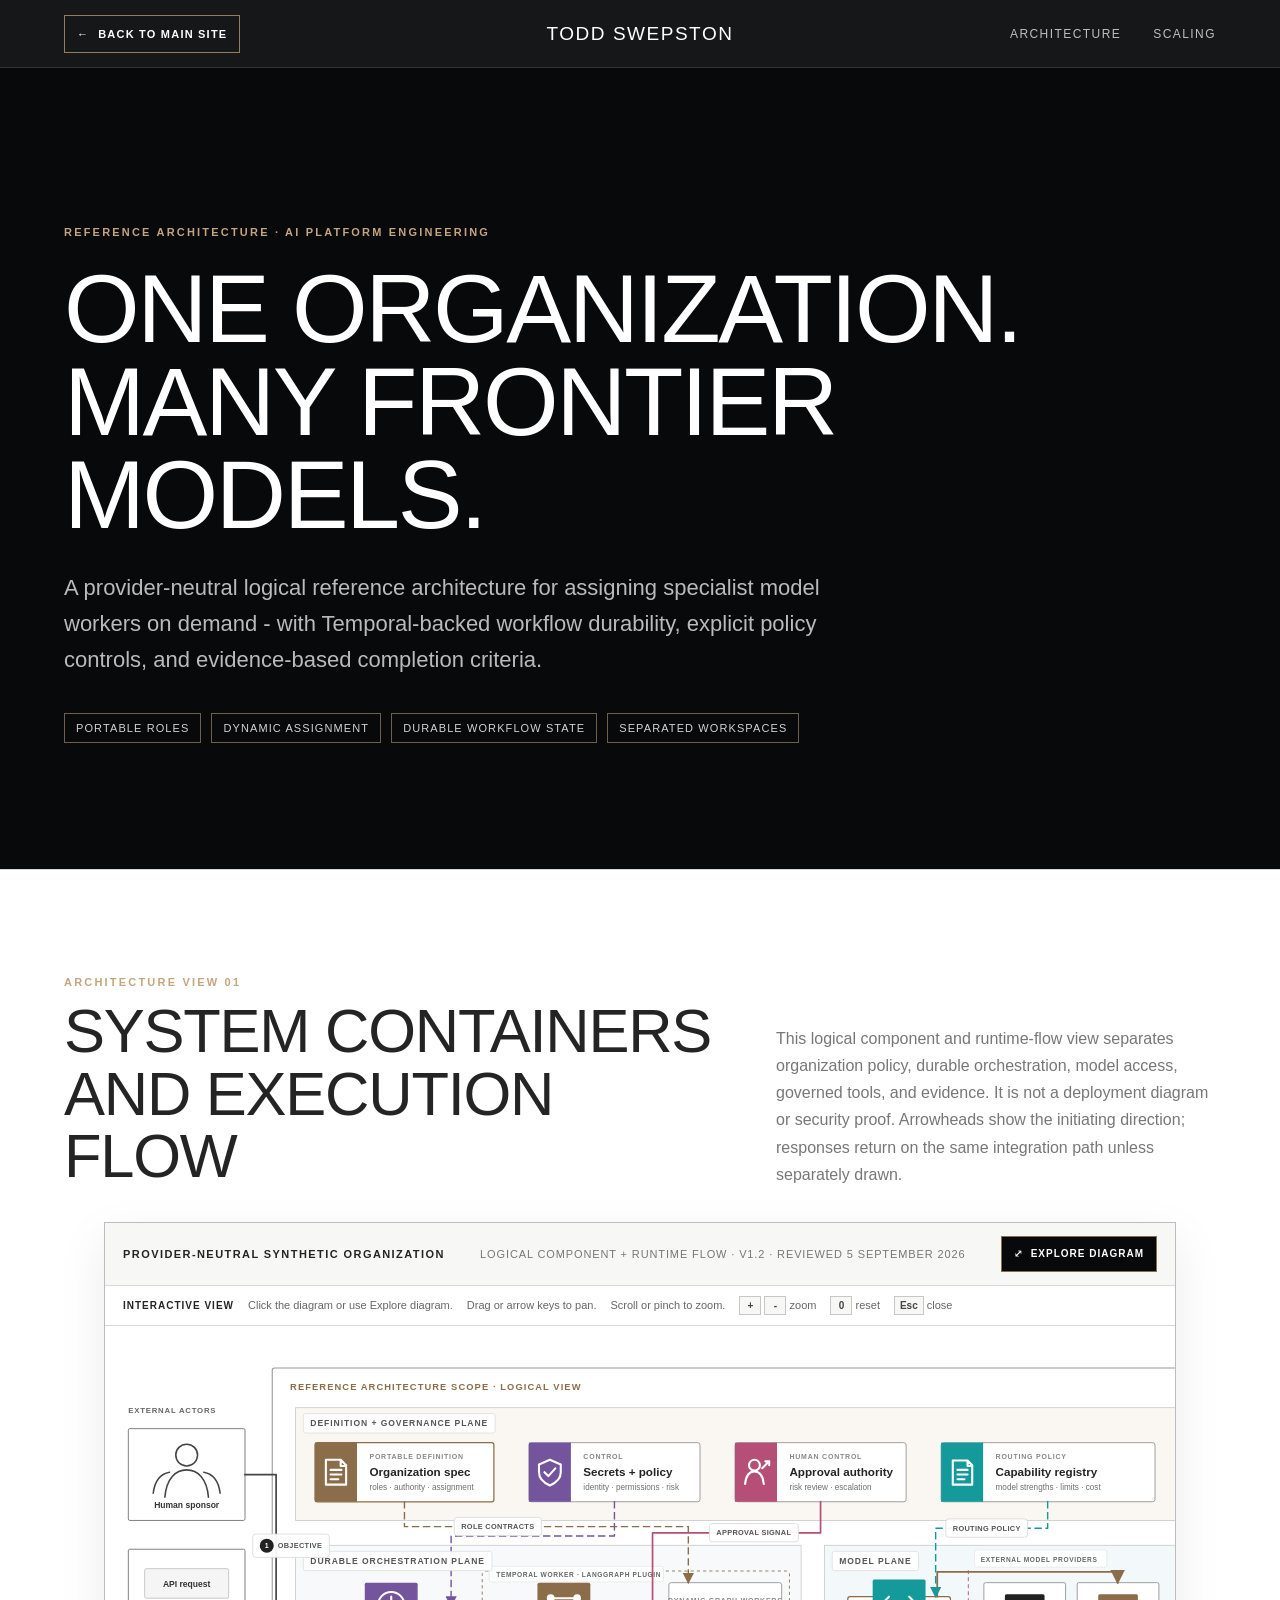
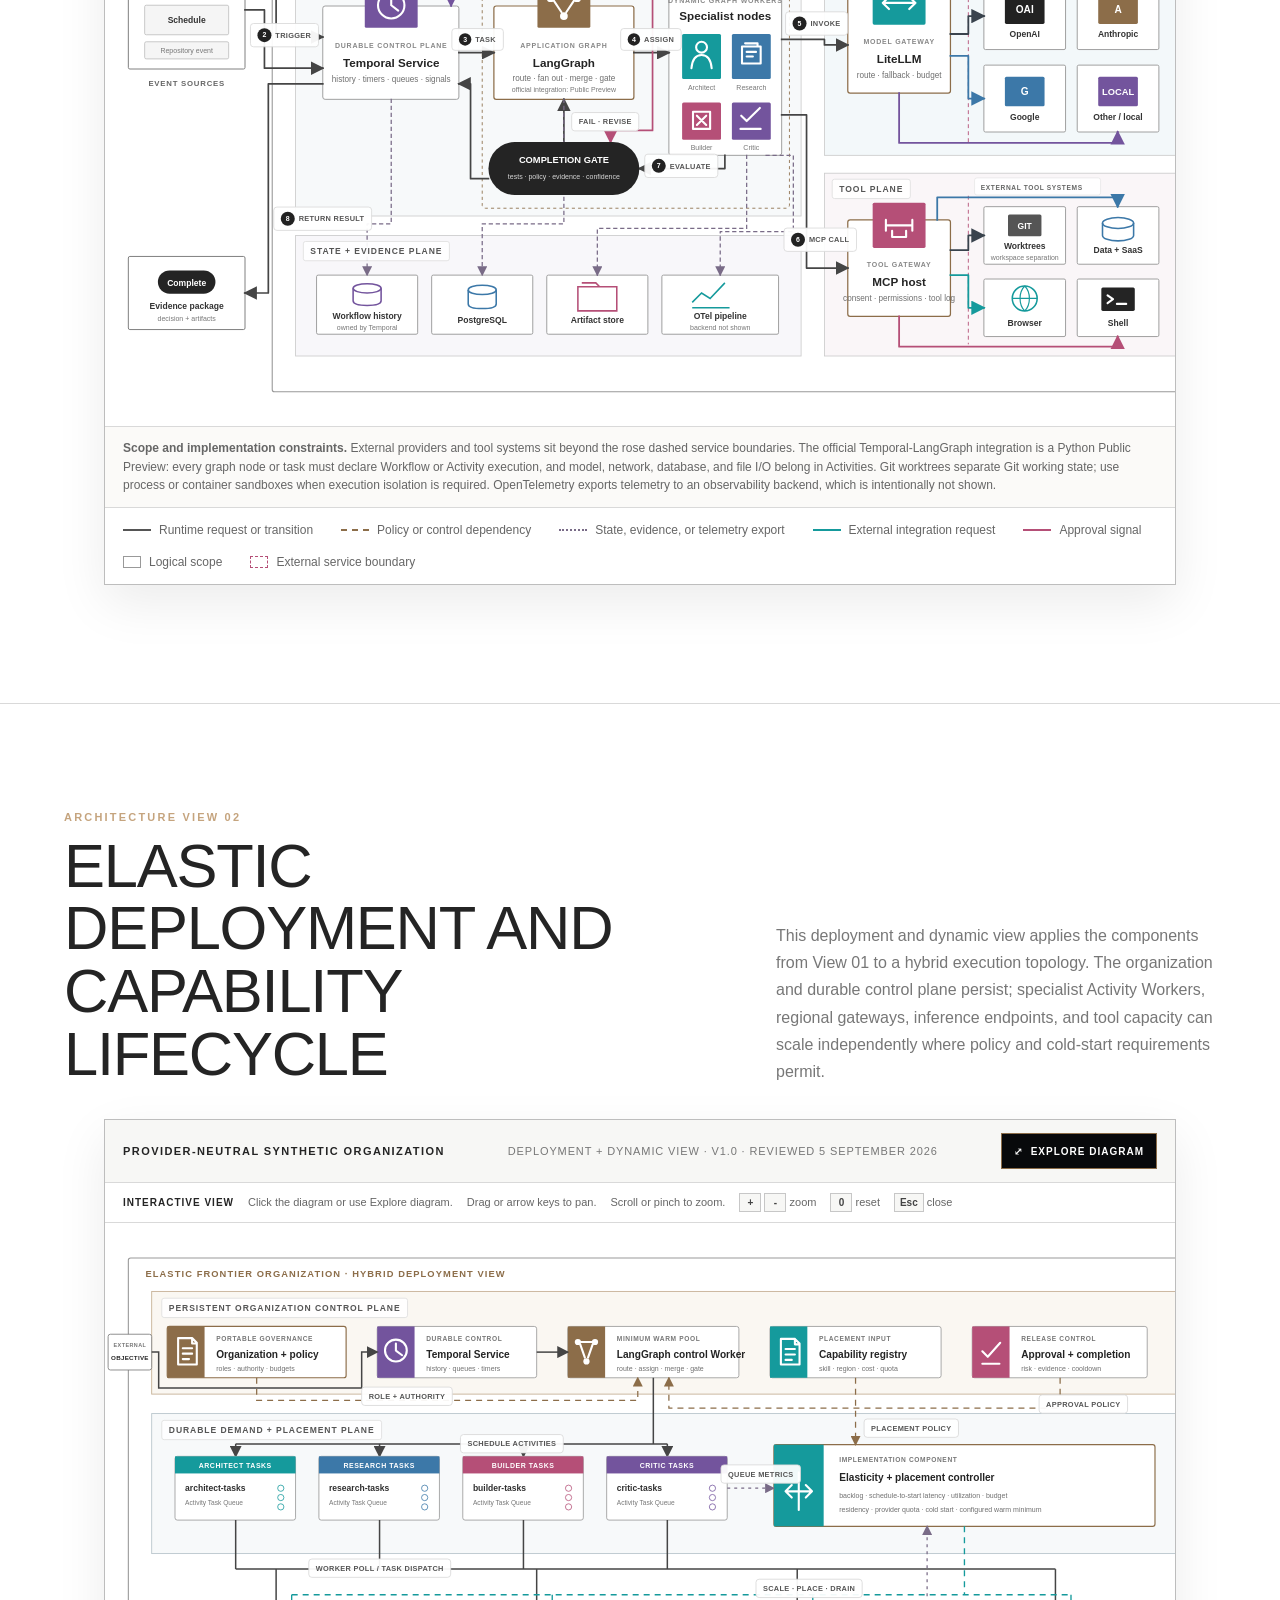
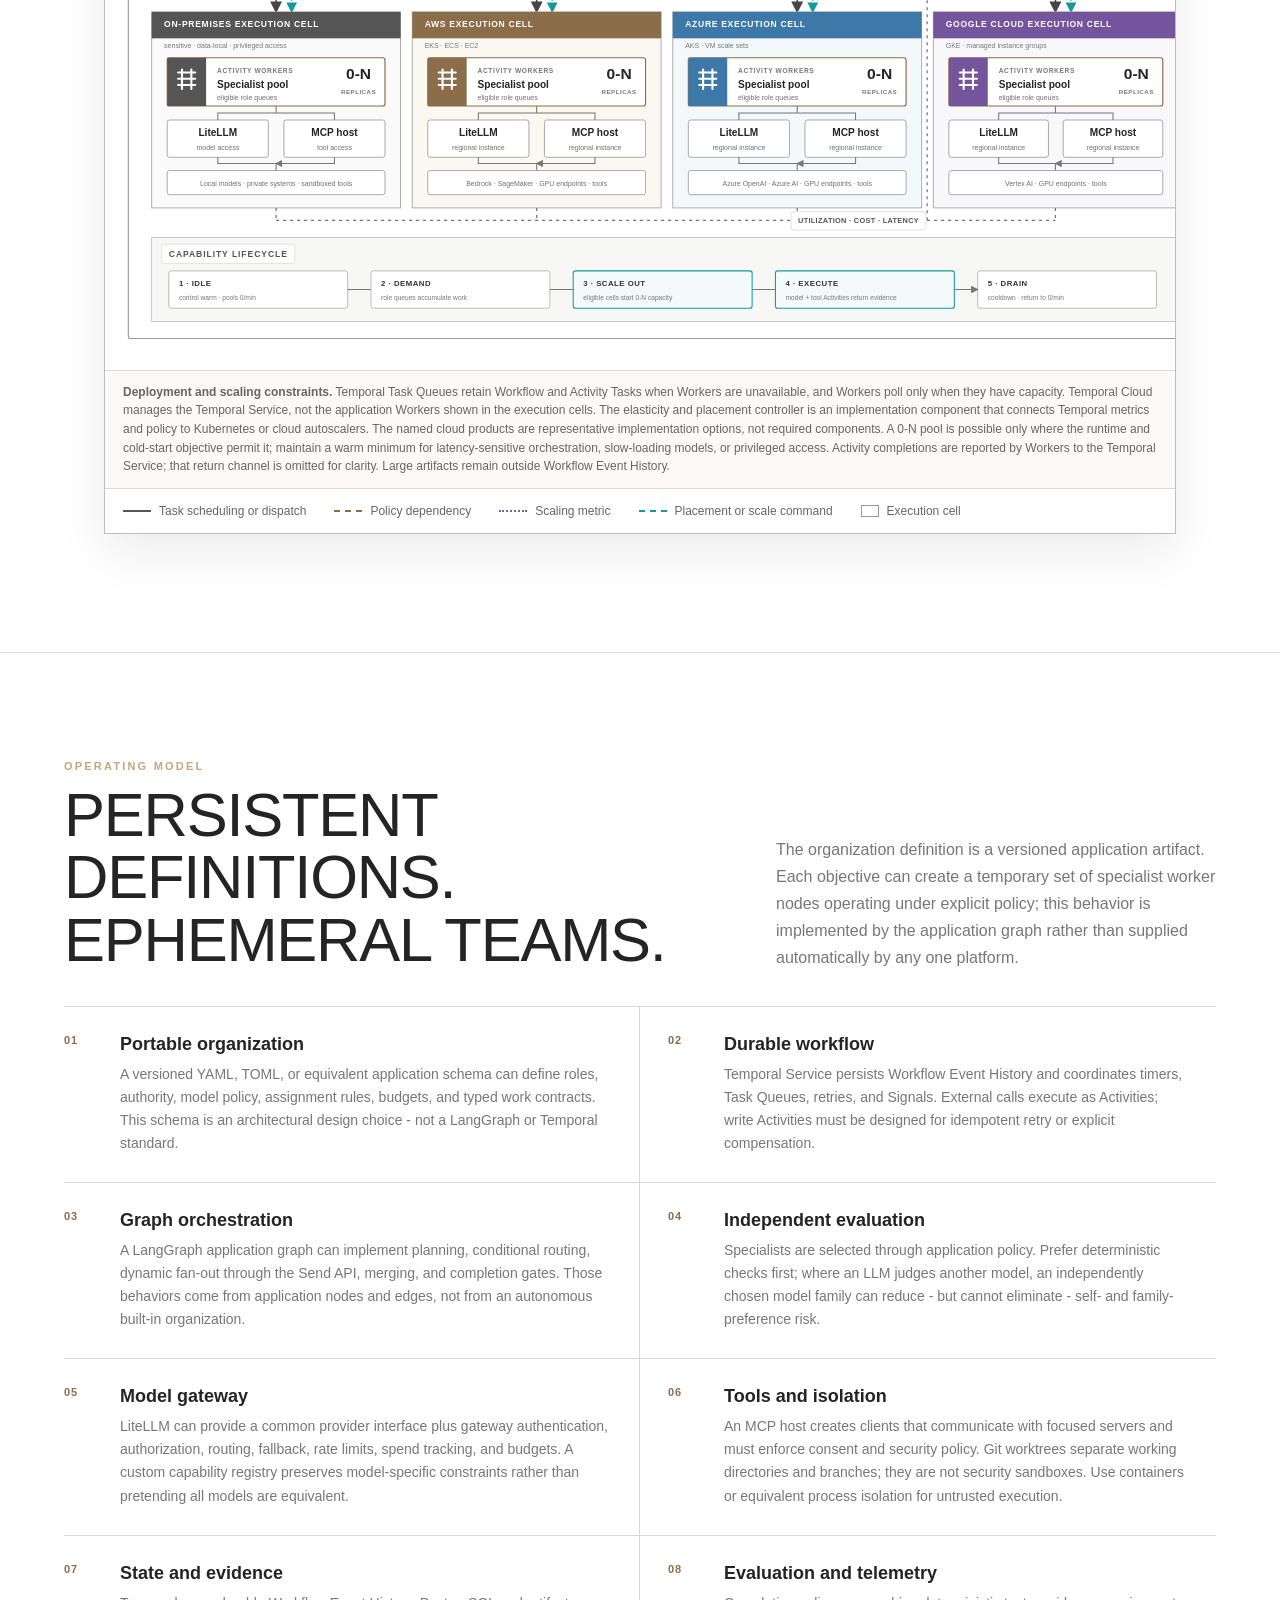
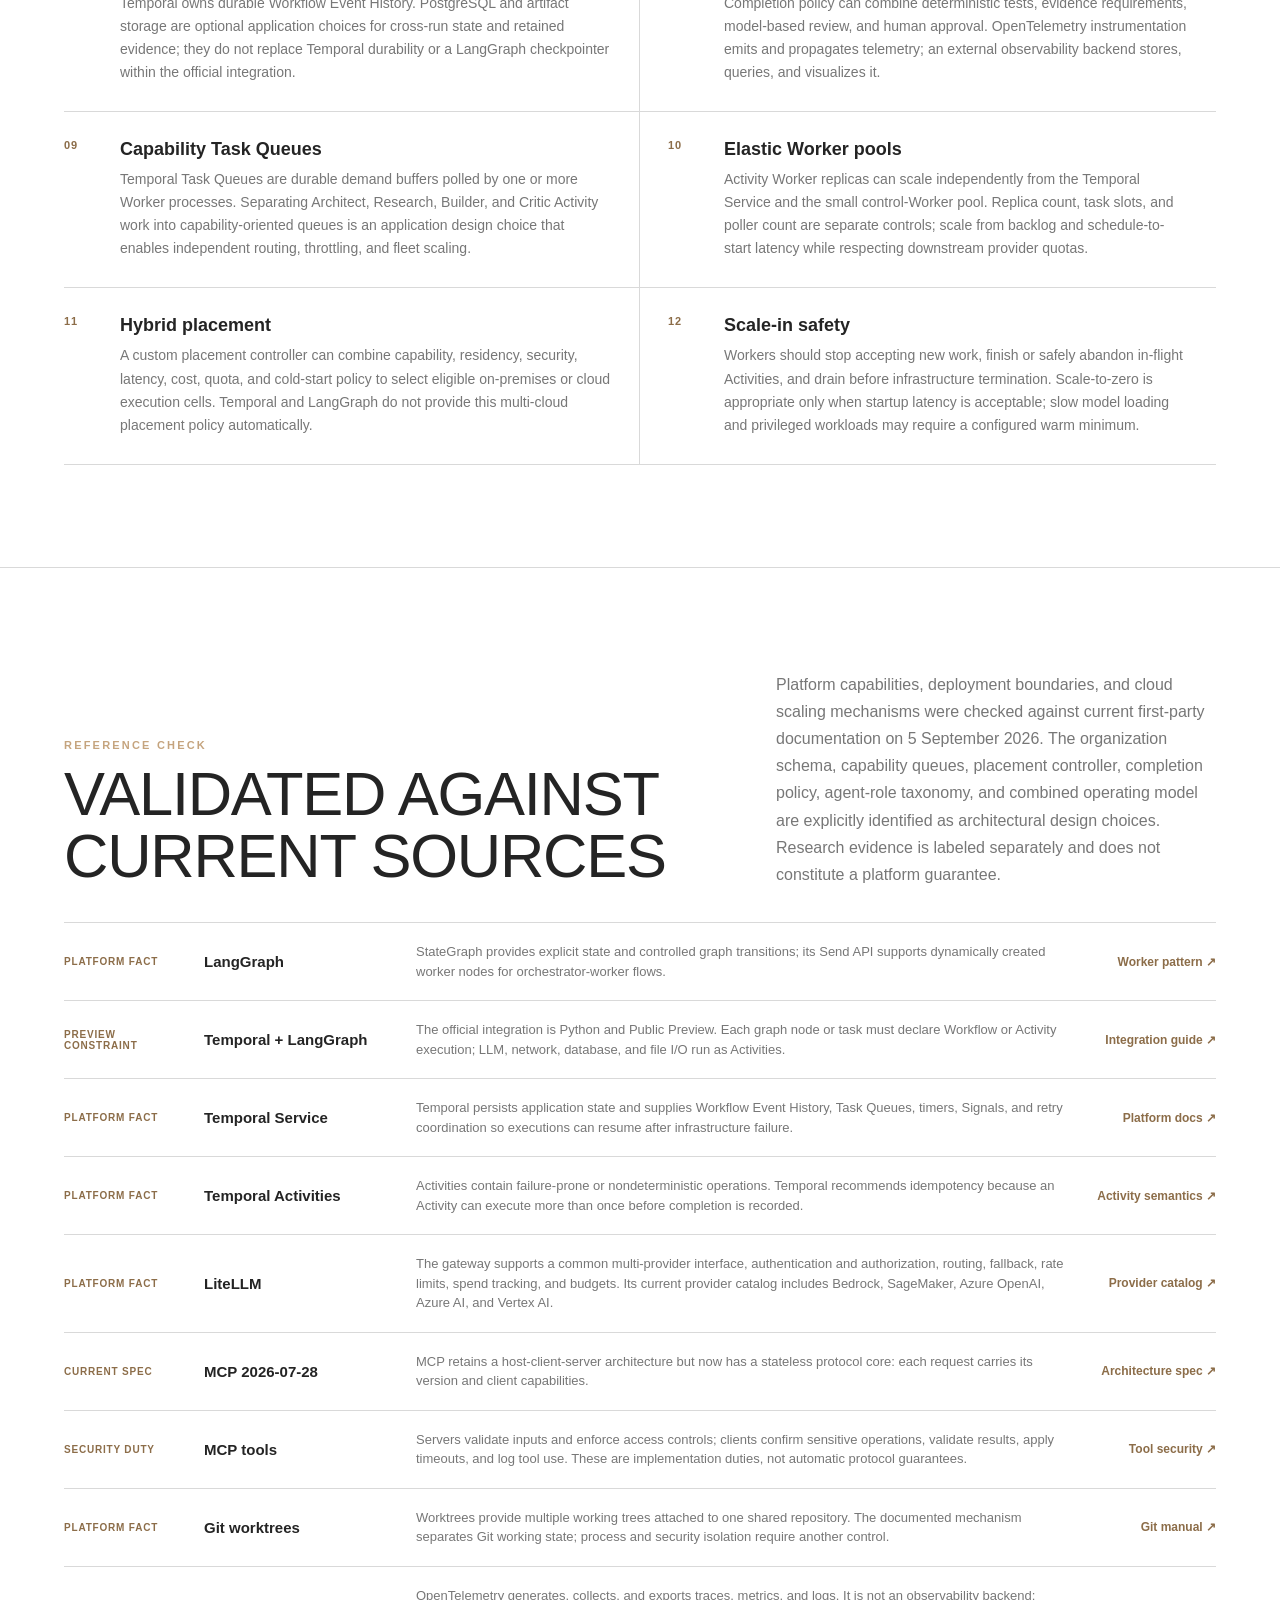
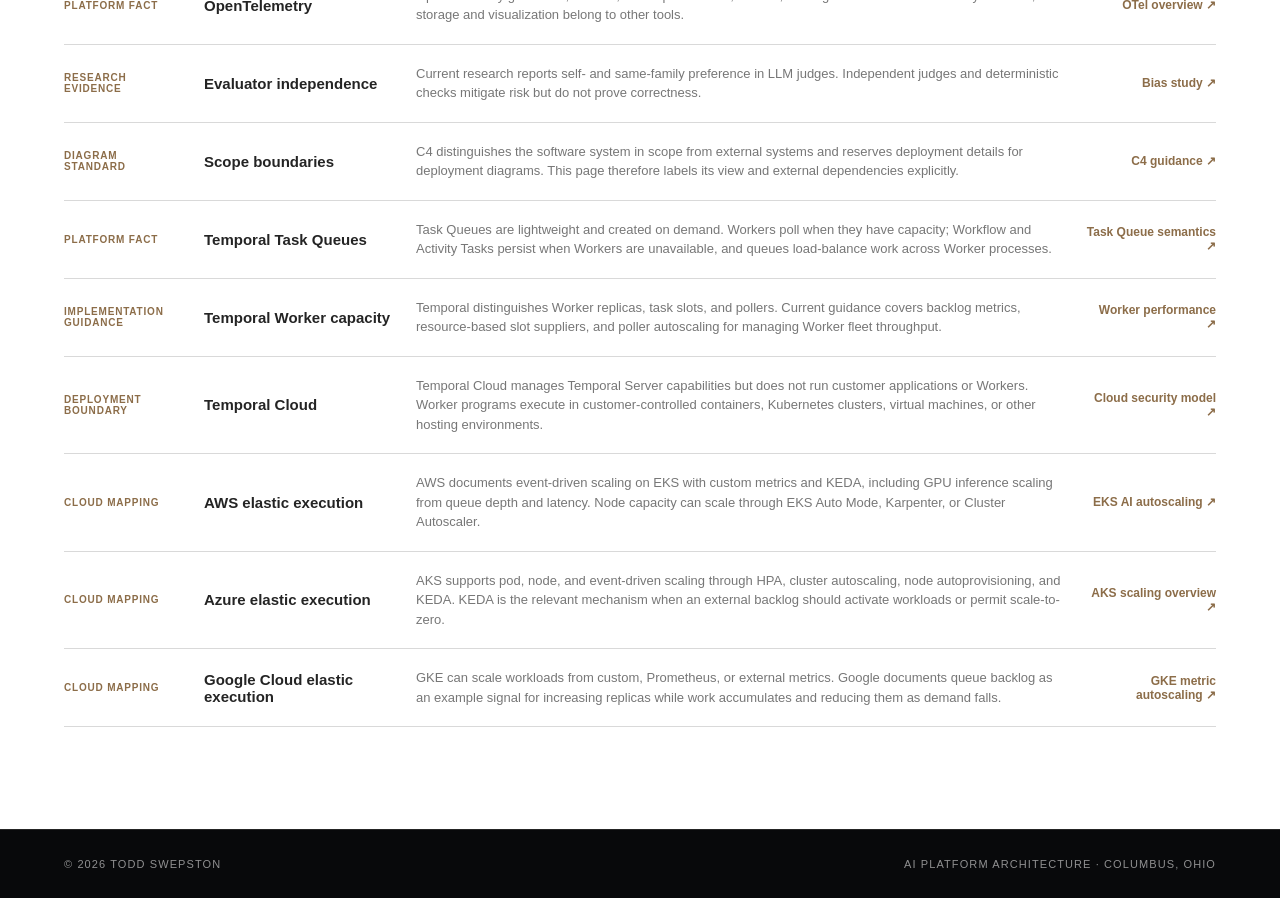
==== frontier-organization/index.html @ c72b8e15 "Center the architecture page header brand" ====
<!doctype html>
<html lang="en">
<head>
  <meta charset="utf-8">
  <meta name="viewport" content="width=device-width, initial-scale=1">
  <meta name="description" content="A current, source-validated logical reference architecture for a provider-neutral organization of frontier AI models.">
  <link rel="canonical" href="https://toddswepston.com/frontier-organization/">
  <link rel="icon" type="image/svg+xml" href="../assets/img/favicon.svg">
  <meta property="og:type" content="article">
  <meta property="og:title" content="Frontier Organization Architecture - Todd Swepston">
  <meta property="og:description" content="A source-validated logical architecture for coordinating specialist agents across frontier model providers.">
  <title>Todd Swepston - Frontier Organization Architecture</title>
  <style>
    @font-face { font-family: "Slim Joe"; src: url("https://toddswepston.com/assets/fonts/Slim-Joe/Slim-Joe.woff") format("woff"); font-display: swap; }
    @font-face { font-family: "Verlag"; src: url("https://toddswepston.com/assets/fonts/Verlag-Book/Verlag-Book.woff") format("woff"); font-weight: 400; font-display: swap; }
    @font-face { font-family: "Verlag"; src: url("https://toddswepston.com/assets/fonts/Verlag-Book/Verlag-Bold.woff") format("woff"); font-weight: 700; font-display: swap; }
    :root {
      --ink: #242424; --muted: #777; --line: #d9d9d9; --soft: #f7f7f5;
      --paper: #fff; --night: #08090b; --gold: #c5a47e; --gold-dark: #8c6d49;
      --teal: #159a9c; --blue: #3c78a8; --plum: #73549d; --rose: #b54f77;
    }
    * { box-sizing: border-box; }
    html { scroll-behavior: smooth; }
    body { margin: 0; color: var(--ink); background: var(--paper); font-family: "Verlag", "Helvetica Neue", Arial, sans-serif; }
    a { color: inherit; }
    .site-nav {
      position: sticky; top: 0; z-index: 20; display: grid; grid-template-columns: minmax(0, 1fr) auto minmax(0, 1fr); align-items: center;
      min-height: 68px; padding: 0 clamp(20px, 5vw, 72px); background: rgba(8, 9, 11, .94);
      color: #fff; border-bottom: 1px solid rgba(255,255,255,.12); backdrop-filter: blur(14px);
    }
    .nav-home { display: flex; align-items: center; justify-self: start; }
    .back-link {
      display: inline-flex; align-items: center; gap: 9px; min-height: 38px; padding: 8px 12px;
      border: 1px solid rgba(197,164,126,.72); color: #fff; font-size: 11px; font-weight: 700;
      letter-spacing: .11em; text-decoration: none; text-transform: uppercase;
      transition: background .2s ease, border-color .2s ease, color .2s ease;
    }
    .back-link:hover, .back-link:focus { border-color: var(--gold); background: var(--gold); color: var(--night); }
    .back-link:focus-visible, .back-to-top:focus-visible { outline: 2px solid #fff; outline-offset: 3px; }
    .brand { justify-self: center; white-space: nowrap; font-family: "Slim Joe", "Helvetica Neue", sans-serif; font-size: 19px; letter-spacing: .08em; text-decoration: none; text-transform: uppercase; }
    .site-nav nav { display: flex; justify-self: end; gap: clamp(16px, 2.5vw, 34px); }
    .site-nav nav a { color: rgba(255,255,255,.72); font-size: 12px; letter-spacing: .12em; text-decoration: none; text-transform: uppercase; }
    .site-nav nav a:hover { color: var(--gold); }
    .hero { color: #fff; background: var(--night); padding: clamp(82px, 12vw, 154px) max(5vw, 24px) clamp(72px, 10vw, 126px); }
    .hero-inner, .content { width: min(1240px, 100%); margin: 0 auto; }
    .eyebrow, .section-label { color: var(--gold); font-size: 11px; font-weight: 700; letter-spacing: .2em; text-transform: uppercase; }
    h1 { max-width: 1000px; margin: 22px 0 28px; font-family: "Slim Joe", "Helvetica Neue", sans-serif; font-size: clamp(48px, 7.6vw, 104px); font-weight: 400; letter-spacing: -.025em; line-height: .96; text-transform: uppercase; }
    .hero p { max-width: 760px; margin: 0; color: rgba(255,255,255,.72); font-size: clamp(17px, 1.8vw, 22px); line-height: 1.65; }
    .hero-meta { display: flex; flex-wrap: wrap; gap: 10px; margin-top: 34px; }
    .hero-meta span { padding: 8px 11px; border: 1px solid rgba(197,164,126,.55); color: rgba(255,255,255,.82); font-size: 11px; letter-spacing: .1em; text-transform: uppercase; }
    section { padding: clamp(68px, 8vw, 108px) max(5vw, 24px); }
    section + section { border-top: 1px solid var(--line); }
    .section-head { display: grid; grid-template-columns: minmax(0, 1fr) minmax(280px, 440px); gap: 40px; align-items: end; margin-bottom: 34px; }
    h2 { margin: 10px 0 0; font-family: "Slim Joe", "Helvetica Neue", sans-serif; font-size: clamp(34px, 4.8vw, 62px); font-weight: 400; letter-spacing: -.02em; line-height: 1.02; text-transform: uppercase; }
    .section-head > p { margin: 0; color: var(--muted); font-size: 16px; line-height: 1.7; }
    .diagram-frame { border: 1px solid #bdbdbd; background: #fff; box-shadow: 0 18px 48px rgba(0,0,0,.08); }
    .diagram-toolbar { display: flex; flex-wrap: wrap; align-items: center; justify-content: space-between; gap: 16px; padding: 13px 18px; border-bottom: 1px solid var(--line); background: var(--soft); }
    .diagram-id { font-size: 11px; font-weight: 700; letter-spacing: .13em; text-transform: uppercase; }
    .diagram-meta { color: var(--muted); font-size: 11px; letter-spacing: .08em; text-transform: uppercase; }
    .diagram-open {
      display: inline-flex; align-items: center; justify-content: center; gap: 8px; min-height: 36px; padding: 8px 12px;
      border: 1px solid var(--gold-dark); background: var(--night); color: #fff; cursor: pointer;
      font: inherit; font-size: 10px; font-weight: 700; letter-spacing: .1em; text-transform: uppercase;
      transition: background .2s ease, color .2s ease;
    }
    .diagram-open:hover, .diagram-open:focus { background: var(--gold); color: var(--night); }
    .diagram-open:focus-visible, .viewer-button:focus-visible { outline: 2px solid var(--gold); outline-offset: 3px; }
    .diagram-interaction-help {
      display: flex; flex-wrap: wrap; align-items: center; gap: 7px 14px; padding: 10px 18px;
      border-bottom: 1px solid var(--line); background: #fff; color: #666; font-size: 11px; line-height: 1.5;
    }
    .diagram-interaction-help strong { color: var(--ink); font-size: 10px; letter-spacing: .1em; text-transform: uppercase; }
    kbd {
      display: inline-block; min-width: 22px; padding: 1px 5px; border: 1px solid #c7c7c7;
      background: var(--soft); color: #444; font: 700 10px/1.5 "Verlag", "Helvetica Neue", Arial, sans-serif; text-align: center;
    }
    .diagram-scroll { overflow-x: auto; overflow-y: hidden; -webkit-overflow-scrolling: touch; }
    .diagram-scroll svg { display: block; width: 100%; min-width: 1120px; height: auto; }
    .diagram-scroll svg.diagram { cursor: zoom-in; }
    .diagram-placeholder { width: 100%; background: var(--soft); }
    .diagram-note { display: none; padding: 9px 16px; border-top: 1px solid var(--line); color: var(--muted); font-size: 12px; text-align: center; }
    .diagram-assurance { padding: 12px 18px; border-top: 1px solid var(--line); background: #fbfaf8; color: #666; font-size: 12px; line-height: 1.55; }
    .legend { display: flex; flex-wrap: wrap; gap: 18px 28px; padding: 15px 18px; border-top: 1px solid var(--line); color: #666; font-size: 12px; }
    .legend span { display: inline-flex; align-items: center; gap: 8px; }
    .legend i { display: inline-block; width: 28px; border-top: 2px solid #555; }
    .legend .dashed { border-top-style: dashed; border-color: var(--gold-dark); }
    .legend .boundary { width: 18px; height: 12px; border: 1.5px solid #999; }
    .legend .external-boundary { width: 18px; height: 12px; border: 1.5px dashed #b54f77; }
    .diagram text { font-family: "Verlag", "Helvetica Neue", Arial, sans-serif; }
    .diagram .scope-boundary { fill: #fff; stroke: #999; stroke-width: 1.4; }
    .diagram .zone { stroke: #cecece; stroke-width: 1.15; }
    .diagram .zone.control { fill: #faf7f2; }
    .diagram .zone.runtime { fill: #f7f9fa; }
    .diagram .zone.model { fill: #f3f8fa; }
    .diagram .zone.tool { fill: #faf6f8; }
    .diagram .zone.evidence { fill: #f8f7fa; }
    .diagram .boundary-label { fill: var(--gold-dark); font-size: 12px; font-weight: 700; letter-spacing: 1.4px; }
    .diagram .worker-boundary { fill: none; stroke: #8c6d49; stroke-width: 1.1; stroke-dasharray: 4 4; }
    .diagram .worker-label-bg, .diagram .external-label-bg { fill: #fff; fill-opacity: .94; stroke: #dedede; stroke-width: .7; }
    .diagram .worker-label, .diagram .external-boundary-label { fill: #666; font-size: 8.5px; font-weight: 700; letter-spacing: .8px; }
    .diagram .external-divider { fill: none; stroke: #b54f77; stroke-width: 1.15; stroke-dasharray: 5 4; }
    .diagram .zone-label { fill: #555; font-size: 11px; font-weight: 700; letter-spacing: 1.2px; }
    .diagram .zone-label-bg { fill: #fff; fill-opacity: .92; stroke: #dedede; stroke-width: .8; vector-effect: non-scaling-stroke; }
    .diagram .node-card { fill: #fff; stroke: #999; stroke-width: 1.2; }
    .diagram .node-card.primary { stroke: var(--gold-dark); stroke-width: 1.6; }
    .diagram .icon-tile { stroke: none; }
    .diagram .icon-line { fill: none; stroke: #fff; stroke-width: 2.1; stroke-linecap: round; stroke-linejoin: round; vector-effect: non-scaling-stroke; }
    .diagram .node-type { fill: #888; font-size: 9px; font-weight: 700; letter-spacing: 1px; }
    .diagram .node-name { fill: #242424; font-size: 15px; font-weight: 700; }
    .diagram .node-detail { fill: #6f6f6f; font-size: 10.5px; }
    .diagram .mini-name { fill: #333; font-size: 11px; font-weight: 700; text-anchor: middle; }
    .diagram .mini-detail { fill: #777; font-size: 9px; text-anchor: middle; }
    .diagram .flow, .diagram .policy, .diagram .telemetry, .diagram .endpoint-flow, .diagram .revision-flow, .diagram .review-flow {
      fill: none; stroke-linecap: square; stroke-linejoin: round; vector-effect: non-scaling-stroke;
    }
    .diagram .flow { stroke: #454545; stroke-width: 1.7; marker-end: url(#arrow); }
    .diagram .policy { stroke: var(--gold-dark); stroke-width: 1.4; stroke-dasharray: 6 5; marker-end: url(#arrow-gold); }
    .diagram .policy.policy-plum { stroke: #73549d; marker-end: url(#arrow-end-plum); }
    .diagram .policy.policy-rose { stroke: #b54f77; marker-end: url(#arrow-rose); }
    .diagram .policy.policy-teal { stroke: #159a9c; marker-end: url(#arrow-teal); }
    .diagram .telemetry { stroke: #796b87; stroke-width: 1.25; stroke-dasharray: 3 4; marker-end: url(#arrow-plum); }
    .diagram .endpoint-flow { stroke-width: 1.8; }
    .diagram .endpoint-dark { stroke: #39434d; marker-end: url(#arrow-dark); }
    .diagram .endpoint-gold { stroke: #8c6d49; marker-end: url(#arrow-gold-solid); }
    .diagram .endpoint-blue { stroke: #3c78a8; marker-end: url(#arrow-blue); }
    .diagram .endpoint-plum { stroke: #73549d; marker-end: url(#arrow-end-plum); }
    .diagram .endpoint-teal { stroke: #159a9c; marker-end: url(#arrow-teal); }
    .diagram .endpoint-rose { stroke: #b54f77; marker-end: url(#arrow-rose); }
    .diagram .revision-flow { stroke: #454545; stroke-width: 1.7; marker-end: url(#arrow); }
    .diagram .review-flow { stroke: #b54f77; stroke-width: 1.7; marker-end: url(#arrow-rose); }
    .diagram .edge-label { pointer-events: none; }
    .diagram .label-bg { fill: #fff; fill-opacity: .94; stroke: #d7d7d7; stroke-width: .8; vector-effect: non-scaling-stroke; }
    .diagram .edge-text { fill: #555; font-size: 9.5px; font-weight: 700; letter-spacing: .4px; }
    .diagram .step { fill: #222; }
    .diagram .step-text { fill: #fff; font-size: 9px; font-weight: 700; text-anchor: middle; dominant-baseline: middle; }
    .diagram .external-card { fill: #fff; stroke: #777; stroke-width: 1.2; }
    .diagram .external-label { fill: #666; font-size: 10px; font-weight: 700; letter-spacing: 1px; }
    .diagram .gate { fill: #242424; }
    .diagram .gate-title { fill: #fff; font-size: 12px; font-weight: 700; text-anchor: middle; }
    .diagram .gate-detail { fill: #d8d8d8; font-size: 9px; text-anchor: middle; }
    .elastic-diagram .persistent-zone { fill: #faf7f2; stroke: #c8b49a; stroke-width: 1.2; }
    .elastic-diagram .demand-zone { fill: #f7f9fa; stroke: #bcc8ce; stroke-width: 1.2; }
    .elastic-diagram .cloud-cell { fill: #fff; stroke: #a9a9a9; stroke-width: 1.2; }
    .elastic-diagram .cloud-cell.onprem { fill: #fafafa; }
    .elastic-diagram .cloud-cell.aws { fill: #fbf7f1; }
    .elastic-diagram .cloud-cell.azure { fill: #f3f8fa; }
    .elastic-diagram .cloud-cell.gcp { fill: #f8f7fa; }
    .elastic-diagram .cloud-band { stroke: none; }
    .elastic-diagram .cloud-title { fill: #333; font-size: 11px; font-weight: 700; letter-spacing: .9px; }
    .elastic-diagram .cloud-band-title { fill: #fff; font-size: 11px; font-weight: 700; letter-spacing: .9px; }
    .elastic-diagram .cloud-subtitle { fill: #777; font-size: 9px; }
    .elastic-diagram .control-card, .elastic-diagram .pool-card, .elastic-diagram .gateway-card, .elastic-diagram .endpoint-card { fill: #fff; stroke: #999; stroke-width: 1.05; }
    .elastic-diagram .control-card.primary, .elastic-diagram .pool-card.primary { stroke: var(--gold-dark); stroke-width: 1.5; }
    .elastic-diagram .queue-card { fill: #fff; stroke: #999; stroke-width: 1.05; }
    .elastic-diagram .queue-role { fill: #fff; font-size: 9px; font-weight: 700; letter-spacing: .65px; }
    .elastic-diagram .queue-name { fill: #2f2f2f; font-size: 11px; font-weight: 700; }
    .elastic-diagram .queue-detail { fill: #777; font-size: 8.5px; }
    .elastic-diagram .elastic-title { fill: #242424; font-size: 13px; font-weight: 700; }
    .elastic-diagram .elastic-type { fill: #777; font-size: 8.5px; font-weight: 700; letter-spacing: .8px; }
    .elastic-diagram .elastic-detail { fill: #6f6f6f; font-size: 9px; }
    .elastic-diagram .count { fill: #242424; font-size: 20px; font-weight: 700; }
    .elastic-diagram .count-caption { fill: #777; font-size: 8px; font-weight: 700; letter-spacing: .6px; }
    .elastic-diagram .runtime-bus { fill: none; stroke: #454545; stroke-width: 1.6; marker-end: url(#elastic-arrow); vector-effect: non-scaling-stroke; }
    .elastic-diagram .runtime-line { fill: none; stroke: #454545; stroke-width: 1.5; marker-end: url(#elastic-arrow); vector-effect: non-scaling-stroke; }
    .elastic-diagram .runtime-trunk { fill: none; stroke: #454545; stroke-width: 1.5; vector-effect: non-scaling-stroke; }
    .elastic-diagram .placement-line { fill: none; stroke: #159a9c; stroke-width: 1.35; stroke-dasharray: 6 5; marker-end: url(#elastic-arrow-teal); vector-effect: non-scaling-stroke; }
    .elastic-diagram .placement-trunk { fill: none; stroke: #159a9c; stroke-width: 1.35; stroke-dasharray: 6 5; vector-effect: non-scaling-stroke; }
    .elastic-diagram .metric-line { fill: none; stroke: #796b87; stroke-width: 1.25; stroke-dasharray: 3 4; marker-end: url(#elastic-arrow-plum); vector-effect: non-scaling-stroke; }
    .elastic-diagram .metric-trunk { fill: none; stroke: #796b87; stroke-width: 1.25; stroke-dasharray: 3 4; vector-effect: non-scaling-stroke; }
    .elastic-diagram .policy-line { fill: none; stroke: #8c6d49; stroke-width: 1.25; stroke-dasharray: 6 5; marker-end: url(#elastic-arrow-gold); vector-effect: non-scaling-stroke; }
    .elastic-diagram .internal-line { fill: none; stroke: #777; stroke-width: 1.05; marker-end: url(#elastic-arrow-small); vector-effect: non-scaling-stroke; }
    .elastic-diagram .lifecycle-band { fill: #f7f7f5; stroke: #bbb; stroke-width: 1.05; }
    .elastic-diagram .phase { fill: #fff; stroke: #aaa; stroke-width: 1; }
    .elastic-diagram .phase.active { fill: #f4faf9; stroke: #159a9c; stroke-width: 1.35; }
    .elastic-diagram .phase-title { fill: #333; font-size: 10px; font-weight: 700; letter-spacing: .65px; }
    .elastic-diagram .phase-detail { fill: #777; font-size: 8.5px; }
    .elastic-diagram .phase-arrow { fill: none; stroke: #777; stroke-width: 1.1; marker-end: url(#elastic-arrow-small); vector-effect: non-scaling-stroke; }
    .elastic-diagram .source-card { fill: #fff; stroke: #777; stroke-width: 1.05; }
    .elastic-diagram .source-type { fill: #777; font-size: 7px; font-weight: 700; letter-spacing: .55px; text-anchor: middle; }
    .elastic-diagram .source-title { fill: #242424; font-size: 8px; font-weight: 700; letter-spacing: .35px; text-anchor: middle; }
    .elastic-diagram .elastic-label-bg { fill: #fff; fill-opacity: .95; stroke: #d7d7d7; stroke-width: .75; }
    .elastic-diagram .elastic-label { fill: #555; font-size: 9px; font-weight: 700; letter-spacing: .45px; }
    .details-grid { display: grid; grid-template-columns: repeat(2, 1fr); border-top: 1px solid var(--line); }
    .detail { display: grid; grid-template-columns: 44px 1fr; gap: 12px; padding: 27px 28px 27px 0; border-bottom: 1px solid var(--line); }
    .detail:nth-child(odd) { border-right: 1px solid var(--line); }
    .detail:nth-child(even) { padding-left: 28px; }
    .detail > span { color: var(--gold-dark); font-size: 11px; font-weight: 700; letter-spacing: .08em; }
    .detail h3 { margin: 0 0 8px; font-size: 18px; }
    .detail p { margin: 0; color: var(--muted); font-size: 14px; line-height: 1.65; }
    .references { border-top: 1px solid var(--line); }
    .reference { display: grid; grid-template-columns: 118px 190px 1fr 130px; gap: 22px; align-items: center; padding: 19px 0; border-bottom: 1px solid var(--line); }
    .reference > * { margin: 0; }
    .reference .status { color: var(--gold-dark); font-size: 10px; font-weight: 700; letter-spacing: .08em; text-transform: uppercase; }
    .reference h3 { font-size: 15px; }
    .reference p { color: var(--muted); font-size: 13px; line-height: 1.5; }
    .reference a { color: var(--gold-dark); font-size: 12px; font-weight: 700; text-align: right; text-decoration: none; }
    .reference a:hover { text-decoration: underline; }
    .back-to-top {
      position: fixed; right: clamp(16px, 2.5vw, 34px); bottom: clamp(16px, 2.5vw, 30px); z-index: 30;
      display: inline-flex; align-items: center; gap: 9px; min-height: 44px; padding: 11px 15px;
      border: 1px solid var(--gold); background: rgba(8,9,11,.94); color: #fff;
      box-shadow: 0 8px 26px rgba(0,0,0,.22); font-size: 11px; font-weight: 700;
      letter-spacing: .1em; text-decoration: none; text-transform: uppercase;
      transition: background .2s ease, color .2s ease, transform .2s ease, opacity .2s ease;
    }
    .back-to-top-ready .back-to-top { opacity: 0; visibility: hidden; pointer-events: none; transform: translateY(8px); }
    .back-to-top-ready .back-to-top.is-visible { opacity: 1; visibility: visible; pointer-events: auto; transform: translateY(0); }
    .back-to-top:hover, .back-to-top:focus { background: var(--gold); color: var(--night); transform: translateY(-2px); }
    body.diagram-viewer-open { overflow: hidden; }
    .diagram-viewer {
      position: fixed; inset: 0; z-index: 1000; display: grid; place-items: center; padding: clamp(10px, 2vw, 28px);
      background: rgba(8,9,11,.88); backdrop-filter: blur(8px);
    }
    .diagram-viewer[hidden] { display: none; }
    .viewer-shell {
      display: grid; grid-template-rows: auto minmax(0, 1fr) auto; width: min(1600px, 100%); height: min(94vh, 1080px);
      border: 1px solid rgba(197,164,126,.72); background: #fff; box-shadow: 0 24px 80px rgba(0,0,0,.45);
    }
    .viewer-toolbar {
      display: flex; flex-wrap: wrap; align-items: center; gap: 10px 18px; min-height: 58px; padding: 10px 14px;
      border-bottom: 1px solid #333; background: var(--night); color: #fff;
    }
    .viewer-heading { min-width: 210px; margin-right: auto; }
    .viewer-eyebrow { display: block; color: var(--gold); font-size: 9px; font-weight: 700; letter-spacing: .14em; text-transform: uppercase; }
    .viewer-title { display: block; margin-top: 3px; font-size: 14px; font-weight: 700; }
    .viewer-control-group { display: inline-flex; align-items: center; gap: 6px; }
    .viewer-control-label { color: rgba(255,255,255,.68); font-size: 9px; font-weight: 700; letter-spacing: .1em; text-transform: uppercase; }
    .viewer-button {
      display: inline-flex; align-items: center; justify-content: center; min-width: 38px; min-height: 38px; padding: 7px 10px;
      border: 1px solid rgba(255,255,255,.32); background: transparent; color: #fff; cursor: pointer;
      font: inherit; font-size: 12px; font-weight: 700;
    }
    .viewer-button:hover, .viewer-button:focus { border-color: var(--gold); background: var(--gold); color: var(--night); }
    .viewer-button.wide { min-width: auto; gap: 7px; font-size: 10px; letter-spacing: .08em; text-transform: uppercase; }
    .viewer-zoom-status { min-width: 52px; color: #fff; font-size: 11px; font-weight: 700; text-align: center; }
    .viewer-stage { position: relative; min-height: 0; overflow: hidden; background: #fff; cursor: grab; touch-action: none; user-select: none; }
    .viewer-stage.is-dragging { cursor: grabbing; }
    .viewer-stage:focus-visible { outline: 3px solid var(--gold); outline-offset: -3px; }
    .viewer-world { position: absolute; inset: 0; }
    .viewer-world svg.diagram {
      display: block; width: 100%; height: 100%; min-width: 0; max-width: none;
      shape-rendering: geometricPrecision; text-rendering: geometricPrecision;
    }
    .viewer-help {
      display: flex; flex-wrap: wrap; align-items: center; gap: 8px 18px; padding: 10px 14px;
      border-top: 1px solid var(--line); background: var(--soft); color: #555; font-size: 11px; line-height: 1.55;
    }
    .viewer-help strong { color: var(--ink); font-size: 10px; letter-spacing: .1em; text-transform: uppercase; }
    .viewer-help span { white-space: nowrap; }
    footer { display: flex; justify-content: space-between; gap: 20px; padding: 28px max(5vw,24px); border-top: 1px solid #252525; color: rgba(255,255,255,.55); background: var(--night); font-size: 11px; letter-spacing: .1em; text-transform: uppercase; }
    @media (max-width: 800px) {
      .site-nav nav a:nth-child(n + 2) { display: none; }
      .section-head { grid-template-columns: 1fr; gap: 15px; }
      .details-grid { grid-template-columns: 1fr; }
      .detail, .detail:nth-child(even) { padding: 22px 0; border-right: 0; }
      .reference { grid-template-columns: 105px 155px 1fr; }
      .reference a { grid-column: 3; text-align: left; }
      .diagram-note { display: block; }
    }
    @media (max-width: 1400px) {
      .site-nav nav a:nth-child(n + 3) { display: none; }
    }
    @media (max-width: 600px) {
      .site-nav { min-height: 60px; }
      .site-nav nav a:not(:first-child) { display: none; }
      .brand { display: none; }
      .back-link { min-height: 36px; padding: 7px 10px; font-size: 10px; }
      .hero { padding-top: 70px; }
      .diagram-toolbar { align-items: flex-start; }
      .diagram-open { width: 100%; }
      .diagram-interaction-help { align-items: flex-start; }
      .reference { grid-template-columns: 1fr; gap: 7px; }
      .reference a { grid-column: 1; }
      .back-to-top { right: 14px; bottom: 14px; padding: 10px 12px; }
      .diagram-viewer { padding: 0; }
      .viewer-shell { width: 100%; height: 100dvh; border: 0; }
      .viewer-toolbar { gap: 8px; padding: 8px; }
      .viewer-heading { flex-basis: 100%; }
      .viewer-control-label { display: none; }
      .viewer-help { gap: 6px 12px; padding: 8px 10px; }
      .viewer-help span { white-space: normal; }
      footer { flex-direction: column; }
    }
    @media (pointer: coarse) {
      .diagram-open, .viewer-button { min-height: 44px; }
      .viewer-button { min-width: 44px; }
    }
    @media (prefers-reduced-motion: reduce) { html { scroll-behavior: auto; } }
  </style>
</head>
<body id="top">
  <header class="site-nav">
    <div class="nav-home">
      <a class="back-link" href="../"><span aria-hidden="true">←</span> Back to main site</a>
    </div>
    <a class="brand" href="../">Todd Swepston</a>
    <nav aria-label="Page navigation"><a href="#architecture">Architecture</a><a href="#elastic-deployment">Scaling</a><a href="#operating-model">Operating model</a><a href="#validation">Validation</a></nav>
  </header>

  <main>
    <section class="hero">
      <div class="hero-inner">
        <span class="eyebrow">Reference architecture · AI platform engineering</span>
        <h1>One organization.<br>Many frontier models.</h1>
        <p>A provider-neutral logical reference architecture for assigning specialist model workers on demand - with Temporal-backed workflow durability, explicit policy controls, and evidence-based completion criteria.</p>
        <div class="hero-meta"><span>Portable roles</span><span>Dynamic assignment</span><span>Durable workflow state</span><span>Separated workspaces</span></div>
      </div>
    </section>

    <section id="architecture">
      <div class="content">
        <div class="section-head">
          <div><span class="section-label">Architecture view 01</span><h2>System containers and execution flow</h2></div>
          <p>This logical component and runtime-flow view separates organization policy, durable orchestration, model access, governed tools, and evidence. It is not a deployment diagram or security proof. Arrowheads show the initiating direction; responses return on the same integration path unless separately drawn.</p>
        </div>

        <figure id="architecture-diagram" class="diagram-frame">
          <figcaption class="diagram-toolbar">
            <span class="diagram-id">Provider-neutral synthetic organization</span>
            <span class="diagram-meta">Logical component + runtime flow · v1.2 · reviewed 5 September 2026</span>
            <button class="diagram-open" type="button" data-diagram-target="architecture-diagram" aria-haspopup="dialog"><span aria-hidden="true">⤢</span> Explore diagram</button>
          </figcaption>
          <div class="diagram-interaction-help"><strong>Interactive view</strong><span>Click the diagram or use Explore diagram.</span><span>Drag or arrow keys to pan.</span><span>Scroll or pinch to zoom.</span><span><kbd>+</kbd> <kbd>-</kbd> zoom</span><span><kbd>0</kbd> reset</span><span><kbd>Esc</kbd> close</span></div>
          <div class="diagram-scroll">
            <svg class="diagram" viewBox="0 0 1440 900" role="img" aria-labelledby="diagram-title diagram-desc">
              <title id="diagram-title">Provider-neutral frontier model organization reference architecture</title>
              <desc id="diagram-desc">Human objectives and automated events start a Temporal workflow. A LangGraph application graph registered on a Temporal Worker can dynamically assign specialist worker nodes. Model calls pass through LiteLLM and tool calls through an MCP host. Temporal owns workflow history; application state, artifacts, and telemetry use separate stores and pipelines. A custom completion gate can return an evidence package, await an approval signal, or route work back for revision.</desc>
              <defs>
                <marker id="arrow" markerWidth="8" markerHeight="8" refX="7" refY="4" orient="auto"><path d="M0 0L8 4 0 8z" fill="#454545"/></marker>
                <marker id="arrow-gold" markerWidth="8" markerHeight="8" refX="7" refY="4" orient="auto"><path d="M0 0L8 4 0 8z" fill="#8c6d49"/></marker>
                <marker id="arrow-plum" markerWidth="8" markerHeight="8" refX="7" refY="4" orient="auto"><path d="M0 0L8 4 0 8z" fill="#796b87"/></marker>
                <marker id="arrow-dark" markerWidth="8" markerHeight="8" refX="7" refY="4" orient="auto"><path d="M0 0L8 4 0 8z" fill="#39434d"/></marker>
                <marker id="arrow-gold-solid" markerWidth="8" markerHeight="8" refX="7" refY="4" orient="auto"><path d="M0 0L8 4 0 8z" fill="#8c6d49"/></marker>
                <marker id="arrow-blue" markerWidth="8" markerHeight="8" refX="7" refY="4" orient="auto"><path d="M0 0L8 4 0 8z" fill="#3c78a8"/></marker>
                <marker id="arrow-end-plum" markerWidth="8" markerHeight="8" refX="7" refY="4" orient="auto"><path d="M0 0L8 4 0 8z" fill="#73549d"/></marker>
                <marker id="arrow-teal" markerWidth="8" markerHeight="8" refX="7" refY="4" orient="auto"><path d="M0 0L8 4 0 8z" fill="#159a9c"/></marker>
                <marker id="arrow-rose" markerWidth="8" markerHeight="8" refX="7" refY="4" orient="auto"><path d="M0 0L8 4 0 8z" fill="#b54f77"/></marker>
              </defs>

              <rect x="215" y="54" width="1195" height="802" rx="3" class="scope-boundary"/>
              <text x="238" y="82" class="boundary-label">REFERENCE ARCHITECTURE SCOPE · LOGICAL VIEW</text>

              <rect x="245" y="105" width="1135" height="145" class="zone control"/>

              <rect x="245" y="282" width="650" height="348" class="zone runtime"/>

              <rect x="925" y="282" width="455" height="270" class="zone model"/>

              <rect x="925" y="575" width="455" height="235" class="zone tool"/>

              <rect x="245" y="655" width="650" height="155" class="zone evidence"/>

              <!-- external-service boundaries; the providers and tool systems to the right are not owned components -->
              <path d="M1110 314V535M1110 604V795" class="external-divider"/>
              <g><rect x="1118" y="288" width="170" height="22" rx="3" class="external-label-bg"/><text x="1126" y="303" class="external-boundary-label">EXTERNAL MODEL PROVIDERS</text></g>
              <g><rect x="1118" y="581" width="162" height="22" rx="3" class="external-label-bg"/><text x="1126" y="596" class="external-boundary-label">EXTERNAL TOOL SYSTEMS</text></g>

              <!-- external actors and event sources -->
              <text x="30" y="112" class="external-label">EXTERNAL ACTORS</text>
              <g>
                <rect x="30" y="132" width="150" height="118" rx="2" class="external-card"/>
                <circle cx="105" cy="166" r="14" fill="none" stroke="#444" stroke-width="2"/>
                <path d="M77 220c2-24 14-35 28-35s26 11 28 35M62 215c2-17 10-25 21-27M148 215c-2-17-10-25-21-27" fill="none" stroke="#444" stroke-width="2" stroke-linecap="round"/>
                <text x="105" y="234" class="mini-name">Human sponsor</text>
              </g>
              <g>
                <rect x="30" y="287" width="150" height="154" rx="2" class="external-card"/>
                <rect x="51" y="312" width="108" height="38" rx="2" fill="#f5f5f5" stroke="#bbb"/>
                <text x="105" y="335" class="mini-name">API request</text>
                <rect x="51" y="359" width="108" height="38" rx="2" fill="#f5f5f5" stroke="#bbb"/>
                <text x="105" y="382" class="mini-name">Schedule</text>
                <rect x="51" y="406" width="108" height="22" rx="2" fill="#f5f5f5" stroke="#bbb"/>
                <text x="105" y="421" class="mini-detail">Repository event</text>
                <text x="105" y="463" class="external-label" text-anchor="middle">EVENT SOURCES</text>
              </g>
              <g>
                <rect x="30" y="682" width="150" height="94" rx="2" class="external-card"/>
                <rect x="68" y="700" width="74" height="30" rx="15" fill="#242424"/>
                <text x="105" y="720" fill="#fff" font-size="11" font-weight="700" text-anchor="middle">Complete</text>
                <text x="105" y="749" class="mini-name">Evidence package</text>
                <text x="105" y="765" class="mini-detail">decision + artifacts</text>
              </g>

              <!-- governance nodes -->
              <g>
                <rect x="270" y="150" width="230" height="76" rx="3" class="node-card primary"/>
                <rect x="270" y="150" width="54" height="76" fill="#8c6d49"/>
                <path d="M284 172h19l7 7v25h-26zM303 172v8h7M290 185h14M290 191h14M290 197h10" class="icon-line"/>
                <text x="340" y="171" class="node-type">PORTABLE DEFINITION</text>
                <text x="340" y="193" class="node-name">Organization spec</text>
                <text x="340" y="211" class="node-detail">roles · authority · assignment</text>
              </g>
              <g>
                <rect x="545" y="150" width="220" height="76" rx="3" class="node-card"/>
                <rect x="545" y="150" width="54" height="76" fill="#73549d"/>
                <path d="M572 172l14 6v10c0 8-5 13-14 17-9-4-14-9-14-17v-10zM565 188l5 5 9-10" class="icon-line"/>
                <text x="615" y="171" class="node-type">CONTROL</text>
                <text x="615" y="193" class="node-name">Secrets + policy</text>
                <text x="615" y="211" class="node-detail">identity · permissions · risk</text>
              </g>
              <g>
                <rect x="810" y="150" width="220" height="76" rx="3" class="node-card"/>
                <rect x="810" y="150" width="54" height="76" fill="#b54f77"/>
                <circle cx="835" cy="179" r="7" class="icon-line"/><path d="M823 203c1-10 5-16 12-16s11 6 12 16M845 183l9-9M849 174h5v5" class="icon-line"/>
                <text x="880" y="171" class="node-type">HUMAN CONTROL</text>
                <text x="880" y="193" class="node-name">Approval authority</text>
                <text x="880" y="211" class="node-detail">risk review · escalation</text>
              </g>
              <g>
                <rect x="1075" y="150" width="275" height="76" rx="3" class="node-card"/>
                <rect x="1075" y="150" width="54" height="76" fill="#159a9c"/>
                <path d="M1090 173h19l6 6v25h-25zM1109 173v7h6M1096 185h13M1096 191h13M1096 197h9" class="icon-line"/>
                <text x="1145" y="171" class="node-type">ROUTING POLICY</text>
                <text x="1145" y="193" class="node-name">Capability registry</text>
                <text x="1145" y="211" class="node-detail">model strengths · limits · cost</text>
              </g>

              <!-- runtime nodes: LangGraph executes in the application Worker; Temporal Service remains the durable control plane -->
              <rect x="485" y="315" width="395" height="305" rx="4" class="worker-boundary"/>
              <g><rect x="494" y="309" width="224" height="20" rx="3" class="worker-label-bg"/><text x="503" y="323" class="worker-label">TEMPORAL WORKER · LANGGRAPH PLUGIN</text></g>
              <g>
                <rect x="280" y="360" width="175" height="120" rx="3" class="node-card"/>
                <rect x="334" y="330" width="68" height="58" rx="2" fill="#73549d"/>
                <circle cx="368" cy="359" r="17" class="icon-line"/><path d="M368 359V348M368 359l9 7" class="icon-line"/>
                <text x="368" y="414" class="node-type" text-anchor="middle">DURABLE CONTROL PLANE</text>
                <text x="368" y="438" class="node-name" text-anchor="middle">Temporal Service</text>
                <text x="368" y="458" class="node-detail" text-anchor="middle">history · timers · queues · signals</text>
              </g>
              <g>
                <rect x="500" y="360" width="180" height="120" rx="3" class="node-card primary"/>
                <rect x="556" y="330" width="68" height="58" rx="2" fill="#8c6d49"/>
                <circle cx="573" cy="350" r="5" fill="#fff"/><circle cx="607" cy="350" r="5" fill="#fff"/><circle cx="590" cy="373" r="5" fill="#fff"/>
                <path d="M577 353l10 15M603 353l-10 15M578 350h24" class="icon-line"/>
                <text x="590" y="414" class="node-type" text-anchor="middle">APPLICATION GRAPH</text>
                <text x="590" y="438" class="node-name" text-anchor="middle">LangGraph</text>
                <text x="590" y="456" class="node-detail" text-anchor="middle">route · fan out · merge · gate</text>
                <text x="590" y="471" class="mini-detail">official integration: Public Preview</text>
              </g>
              <g>
                <rect x="725" y="330" width="145" height="222" rx="3" class="node-card"/>
                <text x="797.5" y="356" class="node-type" text-anchor="middle">DYNAMIC GRAPH WORKERS</text>
                <text x="797.5" y="378" class="node-name" text-anchor="middle">Specialist nodes</text>
                <g>
                  <rect x="742" y="396" width="50" height="58" rx="2" fill="#159a9c"/><circle cx="767" cy="413" r="7" class="icon-line"/><path d="M754 440c1-11 6-17 13-17s12 6 13 17" class="icon-line"/><text x="767" y="468" class="mini-detail">Architect</text>
                  <rect x="806" y="396" width="50" height="58" rx="2" fill="#3c78a8"/><path d="M819 412h24v22h-24zM823 408h16v4M825 419h12M825 425h8" class="icon-line"/><text x="831" y="468" class="mini-detail">Research</text>
                  <rect x="742" y="484" width="50" height="48" rx="2" fill="#b54f77"/><path d="M756 496h22v22h-22zM761 501l12 12M773 501l-12 12" class="icon-line"/><text x="767" y="545" class="mini-detail">Builder</text>
                  <rect x="806" y="484" width="50" height="48" rx="2" fill="#73549d"/><path d="M818 501l7 7 17-17M817 518h26" class="icon-line"/><text x="831" y="545" class="mini-detail">Critic</text>
                </g>
              </g>
              <g class="completion-gate">
                <rect x="493" y="535" width="194" height="68" rx="34" class="gate"/>
                <text x="590" y="562" class="gate-title">COMPLETION GATE</text>
                <text x="590" y="582" class="gate-detail">tests · policy · evidence · confidence</text>
              </g>

              <!-- model plane -->
              <g>
                <rect x="955" y="348" width="132" height="124" rx="3" class="node-card primary"/>
                <rect x="987" y="326" width="68" height="58" rx="2" fill="#159a9c"/>
                <path d="M1000 356h42M1034 348l8 8-8 8M1008 348l-8 8 8 8" class="icon-line"/>
                <text x="1021" y="409" class="node-type" text-anchor="middle">MODEL GATEWAY</text>
                <text x="1021" y="433" class="node-name" text-anchor="middle">LiteLLM</text>
                <text x="1021" y="452" class="node-detail" text-anchor="middle">route · fallback · budget</text>
              </g>
              <g>
                <rect x="1130" y="330" width="105" height="86" rx="2" class="node-card"/>
                <rect x="1157" y="345" width="51" height="38" rx="2" fill="#222"/><text x="1182.5" y="369" fill="#fff" font-size="13" font-weight="700" text-anchor="middle">OAI</text>
                <text x="1182.5" y="400" class="mini-name">OpenAI</text>
                <rect x="1250" y="330" width="105" height="86" rx="2" class="node-card"/>
                <rect x="1277" y="345" width="51" height="38" rx="2" fill="#8c6d49"/><text x="1302.5" y="369" fill="#fff" font-size="13" font-weight="700" text-anchor="middle">A</text>
                <text x="1302.5" y="400" class="mini-name">Anthropic</text>
                <rect x="1130" y="436" width="105" height="86" rx="2" class="node-card"/>
                <rect x="1157" y="451" width="51" height="38" rx="2" fill="#3c78a8"/><text x="1182.5" y="475" fill="#fff" font-size="13" font-weight="700" text-anchor="middle">G</text>
                <text x="1182.5" y="506" class="mini-name">Google</text>
                <rect x="1250" y="436" width="105" height="86" rx="2" class="node-card"/>
                <rect x="1277" y="451" width="51" height="38" rx="2" fill="#73549d"/><text x="1302.5" y="475" fill="#fff" font-size="12" font-weight="700" text-anchor="middle">LOCAL</text>
                <text x="1302.5" y="506" class="mini-name">Other / local</text>
              </g>

              <!-- tool plane -->
              <g>
                <rect x="955" y="635" width="132" height="124" rx="3" class="node-card primary"/>
                <rect x="987" y="613" width="68" height="58" rx="2" fill="#b54f77"/>
                <path d="M1004 635v14M1038 635v14M1004 642h34M1012 649v8h18v-8" class="icon-line"/>
                <text x="1021" y="696" class="node-type" text-anchor="middle">TOOL GATEWAY</text>
                <text x="1021" y="720" class="node-name" text-anchor="middle">MCP host</text>
                <text x="1021" y="739" class="node-detail" text-anchor="middle">consent · permissions · tool log</text>
              </g>
              <g>
                <rect x="1130" y="618" width="105" height="74" rx="2" class="node-card"/><rect x="1161" y="628" width="43" height="28" rx="2" fill="#555"/><text x="1182.5" y="647" fill="#fff" font-size="11" font-weight="700" text-anchor="middle">GIT</text><text x="1182.5" y="673" class="mini-name">Worktrees</text><text x="1182.5" y="686" class="mini-detail">workspace separation</text>
                <rect x="1250" y="618" width="105" height="74" rx="2" class="node-card"/><ellipse cx="1302.5" cy="639" rx="20" ry="7" fill="none" stroke="#3c78a8" stroke-width="2"/><path d="M1282.5 639v16c0 4 9 7 20 7s20-3 20-7v-16" fill="none" stroke="#3c78a8" stroke-width="2"/><text x="1302.5" y="678" class="mini-name">Data + SaaS</text>
                <rect x="1130" y="711" width="105" height="74" rx="2" class="node-card"/><circle cx="1182.5" cy="736" r="16" fill="none" stroke="#159a9c" stroke-width="2"/><path d="M1166.5 736h32M1182.5 720c8 8 8 24 0 32M1182.5 720c-8 8-8 24 0 32" fill="none" stroke="#159a9c" stroke-width="1.5"/><text x="1182.5" y="772" class="mini-name">Browser</text>
                <rect x="1250" y="711" width="105" height="74" rx="2" class="node-card"/><rect x="1281" y="722" width="43" height="30" rx="2" fill="#242424"/><path d="M1289 732l7 5-7 5M1301 743h12" class="icon-line"/><text x="1302.5" y="772" class="mini-name">Shell</text>
              </g>

              <!-- evidence plane -->
              <g>
                <rect x="272" y="706" width="130" height="76" rx="2" class="node-card"/><ellipse cx="337" cy="723" rx="18" ry="6" fill="none" stroke="#73549d" stroke-width="2"/><path d="M319 723v16c0 4 8 6 18 6s18-2 18-6v-16" fill="none" stroke="#73549d" stroke-width="2"/><text x="337" y="762" class="mini-name">Workflow history</text><text x="337" y="777" class="mini-detail">owned by Temporal</text>
                <rect x="420" y="706" width="130" height="76" rx="2" class="node-card"/><ellipse cx="485" cy="725" rx="18" ry="6" fill="none" stroke="#3c78a8" stroke-width="2"/><path d="M467 725v18c0 4 8 6 18 6s18-2 18-6v-18" fill="none" stroke="#3c78a8" stroke-width="2"/><text x="485" y="768" class="mini-name">PostgreSQL</text>
                <rect x="568" y="706" width="130" height="76" rx="2" class="node-card"/><path d="M608 721h50v31h-50zM613 716h18l5 5" fill="none" stroke="#b54f77" stroke-width="2"/><text x="633" y="768" class="mini-name">Artifact store</text>
                <rect x="716" y="706" width="150" height="76" rx="2" class="node-card"/><path d="M755 741l12-12 11 7 19-20M755 748h48" fill="none" stroke="#159a9c" stroke-width="2"/><text x="791" y="762" class="mini-name">OTel pipeline</text><text x="791" y="777" class="mini-detail">backend not shown</text>
              </g>

              <!-- runtime flows, routed in reserved gutters -->
              <path d="M180 191H220V400H280" class="flow"/>
              <g class="edge-label"><rect x="193" y="270" width="84" height="25" rx="4" class="label-bg"/><circle cx="208" cy="282.5" r="9" class="step"/><text x="208" y="283" class="step-text">1</text><text x="222" y="286" class="edge-text">OBJECTIVE</text></g>
              <path d="M180 365H205V440H280" class="flow"/>
              <g class="edge-label"><rect x="190" y="385" width="88" height="25" rx="4" class="label-bg"/><circle cx="205" cy="397.5" r="9" class="step"/><text x="205" y="398" class="step-text">2</text><text x="219" y="401" class="edge-text">TRIGGER</text></g>
              <path d="M455 420H500" class="flow"/>
              <g class="edge-label"><rect x="448" y="391" width="62" height="24" rx="4" class="label-bg"/><circle cx="463" cy="403" r="8" class="step"/><text x="463" y="404" class="step-text">3</text><text x="476" y="406" class="edge-text">TASK</text></g>
              <path d="M680 420H725" class="flow"/>
              <g class="edge-label"><rect x="665" y="391" width="70" height="24" rx="4" class="label-bg"/><circle cx="680" cy="403" r="8" class="step"/><text x="680" y="404" class="step-text">4</text><text x="693" y="406" class="edge-text">ASSIGN</text></g>
              <path d="M870 403H925V410H955" class="flow"/>
              <g class="edge-label"><rect x="878" y="370" width="82" height="25" rx="4" class="label-bg"/><circle cx="893" cy="382.5" r="9" class="step"/><text x="893" y="383" class="step-text">5</text><text x="907" y="386" class="edge-text">INVOKE</text></g>
              <path d="M1087 396H1110V373H1130" class="endpoint-flow endpoint-dark"/>
              <path d="M1070 348V316H1302V330" class="endpoint-flow endpoint-gold"/>
              <path d="M1087 424H1110V479H1130" class="endpoint-flow endpoint-blue"/>
              <path d="M1021 472V536H1302V522" class="endpoint-flow endpoint-plum"/>
              <path d="M870 500H902V697H955" class="flow"/>
              <g class="edge-label"><rect x="876" y="648" width="94" height="25" rx="4" class="label-bg"/><circle cx="891" cy="660.5" r="9" class="step"/><text x="891" y="661" class="step-text">6</text><text x="905" y="664" class="edge-text">MCP CALL</text></g>
              <path d="M1087 674H1110V655H1130" class="endpoint-flow endpoint-dark"/>
              <path d="M1070 635V606H1302V618" class="endpoint-flow endpoint-blue"/>
              <path d="M1087 706H1110V748H1130" class="endpoint-flow endpoint-teal"/>
              <path d="M1021 759V798H1302V785" class="endpoint-flow endpoint-rose"/>
              <path d="M797 552V569H687" class="flow"/>
              <g class="edge-label"><rect x="697" y="553" width="83" height="25" rx="4" class="label-bg"/><circle cx="712" cy="565.5" r="9" class="step"/><text x="712" y="566" class="step-text">7</text><text x="726" y="569" class="edge-text">EVALUATE</text></g>
              <path d="M590 535V480" class="revision-flow"/>
              <g class="edge-label"><rect x="598" y="497" width="82" height="24" rx="4" class="label-bg"/><text x="609" y="512" class="edge-text">FAIL · REVISE</text></g>
              <path d="M493 582H470V460H455" class="flow"/>
              <path d="M280 460H210V729H180" class="flow"/>
              <g class="edge-label"><rect x="220" y="621" width="106" height="25" rx="4" class="label-bg"/><circle cx="235" cy="633.5" r="9" class="step"/><text x="235" y="634" class="step-text">8</text><text x="249" y="637" class="edge-text">RETURN RESULT</text></g>

              <!-- governance and evidence paths -->
              <path d="M385 226V258H750V330" class="policy"/>
              <g class="edge-label"><rect x="446" y="246" width="112" height="23" rx="4" class="label-bg"/><text x="458" y="261" class="edge-text">ROLE CONTRACTS</text></g>
              <path d="M655 226V270H445V360" class="policy policy-plum"/>
              <path d="M920 226V266H704V520H650V535" class="review-flow"/>
              <g class="edge-label"><rect x="774" y="254" width="116" height="23" rx="4" class="label-bg"/><text x="786" y="269" class="edge-text">APPROVAL SIGNAL</text></g>
              <path d="M1212 226V260H1068V348" class="policy policy-teal"/>
              <g class="edge-label"><rect x="1078" y="248" width="112" height="23" rx="4" class="label-bg"/><text x="1090" y="263" class="edge-text">ROUTING POLICY</text></g>
              <path d="M368 480V640H337V706" class="telemetry"/>
              <path d="M590 480V640H485V706" class="telemetry"/>
              <path d="M825 552V646H633V706" class="telemetry"/>
              <path d="M850 552H885V650H791V706" class="telemetry"/>

              <!-- headings are painted last so connector paths cannot obscure them -->
              <g class="zone-heading"><rect x="255" y="111" width="240" height="25" rx="3" class="zone-label-bg"/><text x="264" y="129" class="zone-label">DEFINITION + GOVERNANCE PLANE</text></g>
              <g class="zone-heading"><rect x="255" y="288" width="235" height="25" rx="3" class="zone-label-bg"/><text x="264" y="306" class="zone-label">DURABLE ORCHESTRATION PLANE</text></g>
              <g class="zone-heading"><rect x="935" y="288" width="100" height="25" rx="3" class="zone-label-bg"/><text x="944" y="306" class="zone-label">MODEL PLANE</text></g>
              <g class="zone-heading"><rect x="935" y="581" width="92" height="25" rx="3" class="zone-label-bg"/><text x="944" y="599" class="zone-label">TOOL PLANE</text></g>
              <g class="zone-heading"><rect x="255" y="661" width="190" height="25" rx="3" class="zone-label-bg"/><text x="264" y="679" class="zone-label">STATE + EVIDENCE PLANE</text></g>
            </svg>
          </div>
          <div class="diagram-note">Swipe horizontally to inspect the architecture at a readable scale.</div>
          <div class="diagram-assurance"><strong>Scope and implementation constraints.</strong> External providers and tool systems sit beyond the rose dashed service boundaries. The official Temporal-LangGraph integration is a Python Public Preview: every graph node or task must declare Workflow or Activity execution, and model, network, database, and file I/O belong in Activities. Git worktrees separate Git working state; use process or container sandboxes when execution isolation is required. OpenTelemetry exports telemetry to an observability backend, which is intentionally not shown.</div>
          <div class="legend" aria-label="Diagram legend"><span><i></i>Runtime request or transition</span><span><i class="dashed"></i>Policy or control dependency</span><span><i style="border-color:#796b87;border-top-style:dotted"></i>State, evidence, or telemetry export</span><span><i style="border-color:#159a9c"></i>External integration request</span><span><i style="border-color:#b54f77"></i>Approval signal</span><span><i class="boundary"></i>Logical scope</span><span><i class="external-boundary"></i>External service boundary</span></div>
        </figure>
      </div>
    </section>

    <section id="elastic-deployment">
      <div class="content">
        <div class="section-head">
          <div><span class="section-label">Architecture view 02</span><h2>Elastic deployment and capability lifecycle</h2></div>
          <p>This deployment and dynamic view applies the components from View 01 to a hybrid execution topology. The organization and durable control plane persist; specialist Activity Workers, regional gateways, inference endpoints, and tool capacity can scale independently where policy and cold-start requirements permit.</p>
        </div>

        <figure id="elastic-deployment-diagram" class="diagram-frame">
          <figcaption class="diagram-toolbar">
            <span class="diagram-id">Provider-neutral synthetic organization</span>
            <span class="diagram-meta">Deployment + dynamic view · v1.0 · reviewed 5 September 2026</span>
            <button class="diagram-open" type="button" data-diagram-target="elastic-deployment-diagram" aria-haspopup="dialog"><span aria-hidden="true">⤢</span> Explore diagram</button>
          </figcaption>
          <div class="diagram-interaction-help"><strong>Interactive view</strong><span>Click the diagram or use Explore diagram.</span><span>Drag or arrow keys to pan.</span><span>Scroll or pinch to zoom.</span><span><kbd>+</kbd> <kbd>-</kbd> zoom</span><span><kbd>0</kbd> reset</span><span><kbd>Esc</kbd> close</span></div>
          <div class="diagram-scroll">
            <svg class="diagram elastic-diagram" viewBox="0 0 1440 960" role="img" aria-labelledby="elastic-title elastic-desc">
              <title id="elastic-title">Elastic deployment of the provider-neutral frontier organization</title>
              <desc id="elastic-desc">The durable organization control plane stays available while LangGraph schedules specialist Activities onto Temporal Task Queues. A custom elasticity and placement controller observes backlog, latency, cost, quota, residency, and cold-start policy. Eligible Activity Worker pools and their model or tool capacity can scale across on-premises, AWS, Azure, and Google Cloud execution cells. After completion, workers drain and return to zero or a configured warm minimum.</desc>
              <defs>
                <marker id="elastic-arrow" markerWidth="8" markerHeight="8" refX="7" refY="4" orient="auto"><path d="M0 0L8 4 0 8z" fill="#454545"/></marker>
                <marker id="elastic-arrow-small" markerWidth="7" markerHeight="7" refX="6" refY="3.5" orient="auto"><path d="M0 0L7 3.5 0 7z" fill="#777"/></marker>
                <marker id="elastic-arrow-teal" markerWidth="8" markerHeight="8" refX="7" refY="4" orient="auto"><path d="M0 0L8 4 0 8z" fill="#159a9c"/></marker>
                <marker id="elastic-arrow-plum" markerWidth="8" markerHeight="8" refX="7" refY="4" orient="auto"><path d="M0 0L8 4 0 8z" fill="#796b87"/></marker>
                <marker id="elastic-arrow-gold" markerWidth="8" markerHeight="8" refX="7" refY="4" orient="auto"><path d="M0 0L8 4 0 8z" fill="#8c6d49"/></marker>
              </defs>

              <rect x="30" y="45" width="1380" height="875" rx="3" class="scope-boundary"/>
              <text x="52" y="69" class="boundary-label">ELASTIC FRONTIER ORGANIZATION · HYBRID DEPLOYMENT VIEW</text>

              <!-- persistent control plane -->
              <rect x="60" y="88" width="1320" height="132" class="persistent-zone"/>
              <g class="zone-heading"><rect x="72" y="96" width="270" height="24" rx="3" class="zone-label-bg"/><text x="82" y="113" class="zone-label">PERSISTENT ORGANIZATION CONTROL PLANE</text></g>

              <g>
                <rect x="80" y="133" width="230" height="66" rx="3" class="control-card primary"/>
                <rect x="80" y="133" width="48" height="66" fill="#8c6d49"/>
                <path d="M94 148h18l6 6v28H94zM112 148v7h6M100 161h12M100 168h12M100 175h8" class="icon-line"/>
                <text x="143" y="152" class="elastic-type">PORTABLE GOVERNANCE</text>
                <text x="143" y="173" class="elastic-title">Organization + policy</text>
                <text x="143" y="190" class="elastic-detail">roles · authority · budgets</text>
              </g>
              <g>
                <rect x="350" y="133" width="205" height="66" rx="3" class="control-card"/>
                <rect x="350" y="133" width="48" height="66" fill="#73549d"/>
                <circle cx="374" cy="164" r="14" class="icon-line"/><path d="M374 164v-9M374 164l8 6" class="icon-line"/>
                <text x="413" y="152" class="elastic-type">DURABLE CONTROL</text>
                <text x="413" y="173" class="elastic-title">Temporal Service</text>
                <text x="413" y="190" class="elastic-detail">history · queues · timers</text>
              </g>
              <g>
                <rect x="595" y="133" width="220" height="66" rx="3" class="control-card"/>
                <rect x="595" y="133" width="48" height="66" fill="#8c6d49"/>
                <circle cx="608" cy="153" r="4" fill="#fff"/><circle cx="630" cy="153" r="4" fill="#fff"/><circle cx="619" cy="178" r="4" fill="#fff"/><path d="M611 156l6 17M627 156l-6 17M612 153h14" class="icon-line"/>
                <text x="658" y="152" class="elastic-type">MINIMUM WARM POOL</text>
                <text x="658" y="173" class="elastic-title">LangGraph control Worker</text>
                <text x="658" y="190" class="elastic-detail">route · assign · merge · gate</text>
              </g>
              <g>
                <rect x="855" y="133" width="220" height="66" rx="3" class="control-card"/>
                <rect x="855" y="133" width="48" height="66" fill="#159a9c"/>
                <path d="M869 149h18l6 6v27h-24zM887 149v7h6M875 162h12M875 169h12M875 176h8" class="icon-line"/>
                <text x="918" y="152" class="elastic-type">PLACEMENT INPUT</text>
                <text x="918" y="173" class="elastic-title">Capability registry</text>
                <text x="918" y="190" class="elastic-detail">skill · region · cost · quota</text>
              </g>
              <g>
                <rect x="1115" y="133" width="225" height="66" rx="3" class="control-card"/>
                <rect x="1115" y="133" width="48" height="66" fill="#b54f77"/>
                <path d="M1128 165l7 7 16-18M1128 181h22" class="icon-line"/>
                <text x="1178" y="152" class="elastic-type">RELEASE CONTROL</text>
                <text x="1178" y="173" class="elastic-title">Approval + completion</text>
                <text x="1178" y="190" class="elastic-detail">risk · evidence · cooldown</text>
              </g>

              <!-- objective and persistent runtime links -->
              <g>
                <rect x="4" y="143" width="56" height="46" rx="3" class="source-card"/>
                <text x="32" y="159" class="source-type">EXTERNAL</text>
                <text x="32" y="176" class="source-title">OBJECTIVE</text>
              </g>
              <path d="M60 166H69V212H330V166H350" class="runtime-line"/>
              <path d="M555 166H595" class="runtime-line"/>
              <path d="M195 199V228H685V199" class="policy-line"/>
              <g class="edge-label"><rect x="328" y="211" width="112" height="22" rx="4" class="label-bg"/><text x="339" y="226" class="edge-text">ROLE + AUTHORITY</text></g>
              <path d="M1228 199V238H725V199" class="policy-line"/>
              <g class="edge-label"><rect x="1199" y="221" width="116" height="22" rx="4" class="label-bg"/><text x="1210" y="236" class="edge-text">APPROVAL POLICY</text></g>

              <!-- durable demand and placement plane -->
              <rect x="60" y="245" width="1320" height="180" class="demand-zone"/>
              <g class="zone-heading"><rect x="72" y="253" width="290" height="24" rx="3" class="zone-label-bg"/><text x="82" y="270" class="zone-label">DURABLE DEMAND + PLACEMENT PLANE</text></g>

              <path d="M705 199V284M168 284H723" class="runtime-trunk"/>
              <path d="M168 284V300" class="runtime-line"/>
              <path d="M353 284V300" class="runtime-line"/>
              <path d="M538 284V300" class="runtime-line"/>
              <path d="M723 284V300" class="runtime-line"/>
              <g class="edge-label"><rect x="455" y="272" width="112" height="22" rx="4" class="label-bg"/><text x="466" y="287" class="edge-text">SCHEDULE ACTIVITIES</text></g>

              <g>
                <rect x="90" y="300" width="155" height="82" rx="3" class="queue-card"/>
                <rect x="90" y="300" width="155" height="22" fill="#159a9c"/>
                <text x="167.5" y="315" class="queue-role" text-anchor="middle">ARCHITECT TASKS</text>
                <text x="103" y="344" class="queue-name">architect-tasks</text>
                <text x="103" y="363" class="queue-detail">Activity Task Queue</text>
                <circle cx="226" cy="341" r="4" fill="none" stroke="#159a9c"/><circle cx="226" cy="353" r="4" fill="none" stroke="#159a9c"/><circle cx="226" cy="365" r="4" fill="none" stroke="#159a9c"/>
              </g>
              <g>
                <rect x="275" y="300" width="155" height="82" rx="3" class="queue-card"/>
                <rect x="275" y="300" width="155" height="22" fill="#3c78a8"/>
                <text x="352.5" y="315" class="queue-role" text-anchor="middle">RESEARCH TASKS</text>
                <text x="288" y="344" class="queue-name">research-tasks</text>
                <text x="288" y="363" class="queue-detail">Activity Task Queue</text>
                <circle cx="411" cy="341" r="4" fill="none" stroke="#3c78a8"/><circle cx="411" cy="353" r="4" fill="none" stroke="#3c78a8"/><circle cx="411" cy="365" r="4" fill="none" stroke="#3c78a8"/>
              </g>
              <g>
                <rect x="460" y="300" width="155" height="82" rx="3" class="queue-card"/>
                <rect x="460" y="300" width="155" height="22" fill="#b54f77"/>
                <text x="537.5" y="315" class="queue-role" text-anchor="middle">BUILDER TASKS</text>
                <text x="473" y="344" class="queue-name">builder-tasks</text>
                <text x="473" y="363" class="queue-detail">Activity Task Queue</text>
                <circle cx="596" cy="341" r="4" fill="none" stroke="#b54f77"/><circle cx="596" cy="353" r="4" fill="none" stroke="#b54f77"/><circle cx="596" cy="365" r="4" fill="none" stroke="#b54f77"/>
              </g>
              <g>
                <rect x="645" y="300" width="155" height="82" rx="3" class="queue-card"/>
                <rect x="645" y="300" width="155" height="22" fill="#73549d"/>
                <text x="722.5" y="315" class="queue-role" text-anchor="middle">CRITIC TASKS</text>
                <text x="658" y="344" class="queue-name">critic-tasks</text>
                <text x="658" y="363" class="queue-detail">Activity Task Queue</text>
                <circle cx="781" cy="341" r="4" fill="none" stroke="#73549d"/><circle cx="781" cy="353" r="4" fill="none" stroke="#73549d"/><circle cx="781" cy="365" r="4" fill="none" stroke="#73549d"/>
              </g>

              <g>
                <rect x="860" y="285" width="490" height="105" rx="3" class="control-card primary"/>
                <rect x="860" y="285" width="64" height="105" fill="#159a9c"/>
                <path d="M875 345h34M883 337l-8 8 8 8M901 337l8 8-8 8M892 321v48" class="icon-line"/>
                <text x="944" y="307" class="elastic-type">IMPLEMENTATION COMPONENT</text>
                <text x="944" y="332" class="elastic-title">Elasticity + placement controller</text>
                <text x="944" y="353" class="elastic-detail">backlog · schedule-to-start latency · utilization · budget</text>
                <text x="944" y="372" class="elastic-detail">residency · provider quota · cold start · configured warm minimum</text>
              </g>
              <path d="M800 341H860" class="metric-line"/>
              <g class="edge-label"><rect x="790" y="311" width="92" height="22" rx="4" class="label-bg"/><text x="801" y="326" class="edge-text">QUEUE METRICS</text></g>
              <path d="M965 199V285" class="policy-line"/>
              <g class="edge-label"><rect x="974" y="252" width="120" height="22" rx="4" class="label-bg"/><text x="985" y="267" class="edge-text">PLACEMENT POLICY</text></g>

              <!-- polling and placement buses -->
              <path d="M168 382V445M353 382V445M538 382V445M723 382V445M168 445H1222" class="runtime-trunk"/>
              <path d="M220 445V500" class="runtime-line"/>
              <path d="M555 445V500" class="runtime-line"/>
              <path d="M890 445V500" class="runtime-line"/>
              <path d="M1222 445V500" class="runtime-line"/>
              <g class="edge-label"><rect x="260" y="432" width="174" height="22" rx="4" class="label-bg"/><text x="271" y="447" class="edge-text">WORKER POLL / TASK DISPATCH</text></g>
              <path d="M1105 390V478M240 478H1242" class="placement-trunk"/>
              <path d="M240 478V500" class="placement-line"/>
              <path d="M575 478V500" class="placement-line"/>
              <path d="M910 478V500" class="placement-line"/>
              <path d="M1242 478V500" class="placement-line"/>
              <g class="edge-label"><rect x="835" y="458" width="130" height="22" rx="4" class="label-bg"/><text x="846" y="473" class="edge-text">SCALE · PLACE · DRAIN</text></g>

              <!-- hybrid execution cells -->
              <g>
                <rect x="60" y="500" width="320" height="252" class="cloud-cell onprem"/>
                <rect x="60" y="500" width="320" height="34" fill="#555" class="cloud-band"/>
                <text x="76" y="520" class="cloud-band-title">ON-PREMISES EXECUTION CELL</text>
                <text x="76" y="547" class="cloud-subtitle">sensitive · data-local · privileged access</text>
                <rect x="80" y="559" width="280" height="62" rx="3" class="pool-card primary"/>
                <rect x="80" y="559" width="50" height="62" fill="#555"/>
                <path d="M94 578h22M94 586h22M94 594h22M99 574v25M111 574v25" class="icon-line"/>
                <text x="144" y="578" class="elastic-type">ACTIVITY WORKERS</text><text x="144" y="598" class="elastic-title">Specialist pool</text><text x="144" y="613" class="elastic-detail">eligible role queues</text>
                <text x="326" y="586" class="count" text-anchor="middle">0-N</text><text x="326" y="605" class="count-caption" text-anchor="middle">REPLICAS</text>
                <rect x="80" y="639" width="130" height="48" rx="3" class="gateway-card"/><text x="145" y="659" class="elastic-title" text-anchor="middle">LiteLLM</text><text x="145" y="677" class="elastic-detail" text-anchor="middle">model access</text>
                <rect x="230" y="639" width="130" height="48" rx="3" class="gateway-card"/><text x="295" y="659" class="elastic-title" text-anchor="middle">MCP host</text><text x="295" y="677" class="elastic-detail" text-anchor="middle">tool access</text>
                <rect x="80" y="704" width="280" height="31" rx="3" class="endpoint-card"/><text x="220" y="724" class="elastic-detail" text-anchor="middle">Local models · private systems · sandboxed tools</text>
                <path d="M220 621V630H145V639M220 630H295V639M145 687V695H220V704M295 687V695H220" class="internal-line"/>
              </g>

              <g>
                <rect x="395" y="500" width="320" height="252" class="cloud-cell aws"/>
                <rect x="395" y="500" width="320" height="34" fill="#8c6d49" class="cloud-band"/>
                <text x="411" y="520" class="cloud-band-title">AWS EXECUTION CELL</text>
                <text x="411" y="547" class="cloud-subtitle">EKS · ECS · EC2</text>
                <rect x="415" y="559" width="280" height="62" rx="3" class="pool-card primary"/>
                <rect x="415" y="559" width="50" height="62" fill="#8c6d49"/>
                <path d="M429 578h22M429 586h22M429 594h22M434 574v25M446 574v25" class="icon-line"/>
                <text x="479" y="578" class="elastic-type">ACTIVITY WORKERS</text><text x="479" y="598" class="elastic-title">Specialist pool</text><text x="479" y="613" class="elastic-detail">eligible role queues</text>
                <text x="661" y="586" class="count" text-anchor="middle">0-N</text><text x="661" y="605" class="count-caption" text-anchor="middle">REPLICAS</text>
                <rect x="415" y="639" width="130" height="48" rx="3" class="gateway-card"/><text x="480" y="659" class="elastic-title" text-anchor="middle">LiteLLM</text><text x="480" y="677" class="elastic-detail" text-anchor="middle">regional instance</text>
                <rect x="565" y="639" width="130" height="48" rx="3" class="gateway-card"/><text x="630" y="659" class="elastic-title" text-anchor="middle">MCP host</text><text x="630" y="677" class="elastic-detail" text-anchor="middle">regional instance</text>
                <rect x="415" y="704" width="280" height="31" rx="3" class="endpoint-card"/><text x="555" y="724" class="elastic-detail" text-anchor="middle">Bedrock · SageMaker · GPU endpoints · tools</text>
                <path d="M555 621V630H480V639M555 630H630V639M480 687V695H555V704M630 687V695H555" class="internal-line"/>
              </g>

              <g>
                <rect x="730" y="500" width="320" height="252" class="cloud-cell azure"/>
                <rect x="730" y="500" width="320" height="34" fill="#3c78a8" class="cloud-band"/>
                <text x="746" y="520" class="cloud-band-title">AZURE EXECUTION CELL</text>
                <text x="746" y="547" class="cloud-subtitle">AKS · VM scale sets</text>
                <rect x="750" y="559" width="280" height="62" rx="3" class="pool-card primary"/>
                <rect x="750" y="559" width="50" height="62" fill="#3c78a8"/>
                <path d="M764 578h22M764 586h22M764 594h22M769 574v25M781 574v25" class="icon-line"/>
                <text x="814" y="578" class="elastic-type">ACTIVITY WORKERS</text><text x="814" y="598" class="elastic-title">Specialist pool</text><text x="814" y="613" class="elastic-detail">eligible role queues</text>
                <text x="996" y="586" class="count" text-anchor="middle">0-N</text><text x="996" y="605" class="count-caption" text-anchor="middle">REPLICAS</text>
                <rect x="750" y="639" width="130" height="48" rx="3" class="gateway-card"/><text x="815" y="659" class="elastic-title" text-anchor="middle">LiteLLM</text><text x="815" y="677" class="elastic-detail" text-anchor="middle">regional instance</text>
                <rect x="900" y="639" width="130" height="48" rx="3" class="gateway-card"/><text x="965" y="659" class="elastic-title" text-anchor="middle">MCP host</text><text x="965" y="677" class="elastic-detail" text-anchor="middle">regional instance</text>
                <rect x="750" y="704" width="280" height="31" rx="3" class="endpoint-card"/><text x="890" y="724" class="elastic-detail" text-anchor="middle">Azure OpenAI · Azure AI · GPU endpoints · tools</text>
                <path d="M890 621V630H815V639M890 630H965V639M815 687V695H890V704M965 687V695H890" class="internal-line"/>
              </g>

              <g>
                <rect x="1065" y="500" width="315" height="252" class="cloud-cell gcp"/>
                <rect x="1065" y="500" width="315" height="34" fill="#73549d" class="cloud-band"/>
                <text x="1081" y="520" class="cloud-band-title">GOOGLE CLOUD EXECUTION CELL</text>
                <text x="1081" y="547" class="cloud-subtitle">GKE · managed instance groups</text>
                <rect x="1085" y="559" width="275" height="62" rx="3" class="pool-card primary"/>
                <rect x="1085" y="559" width="50" height="62" fill="#73549d"/>
                <path d="M1099 578h22M1099 586h22M1099 594h22M1104 574v25M1116 574v25" class="icon-line"/>
                <text x="1149" y="578" class="elastic-type">ACTIVITY WORKERS</text><text x="1149" y="598" class="elastic-title">Specialist pool</text><text x="1149" y="613" class="elastic-detail">eligible role queues</text>
                <text x="1326" y="586" class="count" text-anchor="middle">0-N</text><text x="1326" y="605" class="count-caption" text-anchor="middle">REPLICAS</text>
                <rect x="1085" y="639" width="128" height="48" rx="3" class="gateway-card"/><text x="1149" y="659" class="elastic-title" text-anchor="middle">LiteLLM</text><text x="1149" y="677" class="elastic-detail" text-anchor="middle">regional instance</text>
                <rect x="1232" y="639" width="128" height="48" rx="3" class="gateway-card"/><text x="1296" y="659" class="elastic-title" text-anchor="middle">MCP host</text><text x="1296" y="677" class="elastic-detail" text-anchor="middle">regional instance</text>
                <rect x="1085" y="704" width="275" height="31" rx="3" class="endpoint-card"/><text x="1222.5" y="724" class="elastic-detail" text-anchor="middle">Vertex AI · GPU endpoints · tools</text>
                <path d="M1222 621V630H1149V639M1222 630H1296V639M1149 687V695H1222V704M1296 687V695H1222" class="internal-line"/>
              </g>

              <!-- metrics return to placement control -->
              <path d="M220 752V768M555 752V768M890 752V768M1222 752V768M220 768H1222" class="metric-trunk"/>
              <path d="M1057 768V390" class="metric-line"/>
              <g class="edge-label"><rect x="880" y="757" width="160" height="22" rx="4" class="label-bg"/><text x="891" y="772" class="edge-text">UTILIZATION · COST · LATENCY</text></g>

              <!-- capability lifecycle -->
              <rect x="60" y="790" width="1320" height="108" class="lifecycle-band"/>
              <g class="zone-heading"><rect x="72" y="798" width="185" height="24" rx="3" class="zone-label-bg"/><text x="82" y="815" class="zone-label">CAPABILITY LIFECYCLE</text></g>
              <g><rect x="82" y="833" width="230" height="48" rx="3" class="phase"/><text x="95" y="852" class="phase-title">1 · IDLE</text><text x="95" y="871" class="phase-detail">control warm · pools 0/min</text></g>
              <g><rect x="342" y="833" width="230" height="48" rx="3" class="phase"/><text x="355" y="852" class="phase-title">2 · DEMAND</text><text x="355" y="871" class="phase-detail">role queues accumulate work</text></g>
              <g><rect x="602" y="833" width="230" height="48" rx="3" class="phase active"/><text x="615" y="852" class="phase-title">3 · SCALE OUT</text><text x="615" y="871" class="phase-detail">eligible cells start 0-N capacity</text></g>
              <g><rect x="862" y="833" width="230" height="48" rx="3" class="phase active"/><text x="875" y="852" class="phase-title">4 · EXECUTE</text><text x="875" y="871" class="phase-detail">model + tool Activities return evidence</text></g>
              <g><rect x="1122" y="833" width="230" height="48" rx="3" class="phase"/><text x="1135" y="852" class="phase-title">5 · DRAIN</text><text x="1135" y="871" class="phase-detail">cooldown · return to 0/min</text></g>
              <path d="M312 857H342M572 857H602M832 857H862M1092 857H1122" class="phase-arrow"/>
            </svg>
          </div>
          <div class="diagram-note">Swipe horizontally to inspect the deployment view at a readable scale.</div>
          <div class="diagram-assurance"><strong>Deployment and scaling constraints.</strong> Temporal Task Queues retain Workflow and Activity Tasks when Workers are unavailable, and Workers poll only when they have capacity. Temporal Cloud manages the Temporal Service, not the application Workers shown in the execution cells. The elasticity and placement controller is an implementation component that connects Temporal metrics and policy to Kubernetes or cloud autoscalers. The named cloud products are representative implementation options, not required components. A 0-N pool is possible only where the runtime and cold-start objective permit it; maintain a warm minimum for latency-sensitive orchestration, slow-loading models, or privileged access. Activity completions are reported by Workers to the Temporal Service; that return channel is omitted for clarity. Large artifacts remain outside Workflow Event History.</div>
          <div class="legend" aria-label="Elastic deployment diagram legend"><span><i></i>Task scheduling or dispatch</span><span><i class="dashed"></i>Policy dependency</span><span><i style="border-color:#796b87;border-top-style:dotted"></i>Scaling metric</span><span><i style="border-color:#159a9c;border-top-style:dashed"></i>Placement or scale command</span><span><i class="boundary"></i>Execution cell</span></div>
        </figure>
      </div>
    </section>

    <section id="operating-model">
      <div class="content">
        <div class="section-head"><div><span class="section-label">Operating model</span><h2>Persistent definitions. Ephemeral teams.</h2></div><p>The organization definition is a versioned application artifact. Each objective can create a temporary set of specialist worker nodes operating under explicit policy; this behavior is implemented by the application graph rather than supplied automatically by any one platform.</p></div>
        <div class="details-grid">
          <article class="detail"><span>01</span><div><h3>Portable organization</h3><p>A versioned YAML, TOML, or equivalent application schema can define roles, authority, model policy, assignment rules, budgets, and typed work contracts. This schema is an architectural design choice - not a LangGraph or Temporal standard.</p></div></article>
          <article class="detail"><span>02</span><div><h3>Durable workflow</h3><p>Temporal Service persists Workflow Event History and coordinates timers, Task Queues, retries, and Signals. External calls execute as Activities; write Activities must be designed for idempotent retry or explicit compensation.</p></div></article>
          <article class="detail"><span>03</span><div><h3>Graph orchestration</h3><p>A LangGraph application graph can implement planning, conditional routing, dynamic fan-out through the Send API, merging, and completion gates. Those behaviors come from application nodes and edges, not from an autonomous built-in organization.</p></div></article>
          <article class="detail"><span>04</span><div><h3>Independent evaluation</h3><p>Specialists are selected through application policy. Prefer deterministic checks first; where an LLM judges another model, an independently chosen model family can reduce - but cannot eliminate - self- and family-preference risk.</p></div></article>
          <article class="detail"><span>05</span><div><h3>Model gateway</h3><p>LiteLLM can provide a common provider interface plus gateway authentication, authorization, routing, fallback, rate limits, spend tracking, and budgets. A custom capability registry preserves model-specific constraints rather than pretending all models are equivalent.</p></div></article>
          <article class="detail"><span>06</span><div><h3>Tools and isolation</h3><p>An MCP host creates clients that communicate with focused servers and must enforce consent and security policy. Git worktrees separate working directories and branches; they are not security sandboxes. Use containers or equivalent process isolation for untrusted execution.</p></div></article>
          <article class="detail"><span>07</span><div><h3>State and evidence</h3><p>Temporal owns durable Workflow Event History. PostgreSQL and artifact storage are optional application choices for cross-run state and retained evidence; they do not replace Temporal durability or a LangGraph checkpointer within the official integration.</p></div></article>
          <article class="detail"><span>08</span><div><h3>Evaluation and telemetry</h3><p>Completion policy can combine deterministic tests, evidence requirements, model-based review, and human approval. OpenTelemetry instrumentation emits and propagates telemetry; an external observability backend stores, queries, and visualizes it.</p></div></article>
          <article class="detail"><span>09</span><div><h3>Capability Task Queues</h3><p>Temporal Task Queues are durable demand buffers polled by one or more Worker processes. Separating Architect, Research, Builder, and Critic Activity work into capability-oriented queues is an application design choice that enables independent routing, throttling, and fleet scaling.</p></div></article>
          <article class="detail"><span>10</span><div><h3>Elastic Worker pools</h3><p>Activity Worker replicas can scale independently from the Temporal Service and the small control-Worker pool. Replica count, task slots, and poller count are separate controls; scale from backlog and schedule-to-start latency while respecting downstream provider quotas.</p></div></article>
          <article class="detail"><span>11</span><div><h3>Hybrid placement</h3><p>A custom placement controller can combine capability, residency, security, latency, cost, quota, and cold-start policy to select eligible on-premises or cloud execution cells. Temporal and LangGraph do not provide this multi-cloud placement policy automatically.</p></div></article>
          <article class="detail"><span>12</span><div><h3>Scale-in safety</h3><p>Workers should stop accepting new work, finish or safely abandon in-flight Activities, and drain before infrastructure termination. Scale-to-zero is appropriate only when startup latency is acceptable; slow model loading and privileged workloads may require a configured warm minimum.</p></div></article>
        </div>
      </div>
    </section>

    <section id="validation">
      <div class="content">
        <div class="section-head"><div><span class="section-label">Reference check</span><h2>Validated against current sources</h2></div><p>Platform capabilities, deployment boundaries, and cloud scaling mechanisms were checked against current first-party documentation on 5 September 2026. The organization schema, capability queues, placement controller, completion policy, agent-role taxonomy, and combined operating model are explicitly identified as architectural design choices. Research evidence is labeled separately and does not constitute a platform guarantee.</p></div>
        <div class="references">
          <article class="reference"><span class="status">Platform fact</span><h3>LangGraph</h3><p>StateGraph provides explicit state and controlled graph transitions; its Send API supports dynamically created worker nodes for orchestrator-worker flows.</p><a href="https://docs.langchain.com/oss/python/langgraph/workflows-agents">Worker pattern ↗</a></article>
          <article class="reference"><span class="status">Preview constraint</span><h3>Temporal + LangGraph</h3><p>The official integration is Python and Public Preview. Each graph node or task must declare Workflow or Activity execution; LLM, network, database, and file I/O run as Activities.</p><a href="https://docs.temporal.io/develop/python/integrations/langgraph">Integration guide ↗</a></article>
          <article class="reference"><span class="status">Platform fact</span><h3>Temporal Service</h3><p>Temporal persists application state and supplies Workflow Event History, Task Queues, timers, Signals, and retry coordination so executions can resume after infrastructure failure.</p><a href="https://docs.temporal.io/">Platform docs ↗</a></article>
          <article class="reference"><span class="status">Platform fact</span><h3>Temporal Activities</h3><p>Activities contain failure-prone or nondeterministic operations. Temporal recommends idempotency because an Activity can execute more than once before completion is recorded.</p><a href="https://docs.temporal.io/activity-definition">Activity semantics ↗</a></article>
          <article class="reference"><span class="status">Platform fact</span><h3>LiteLLM</h3><p>The gateway supports a common multi-provider interface, authentication and authorization, routing, fallback, rate limits, spend tracking, and budgets. Its current provider catalog includes Bedrock, SageMaker, Azure OpenAI, Azure AI, and Vertex AI.</p><a href="https://docs.litellm.ai/docs/providers">Provider catalog ↗</a></article>
          <article class="reference"><span class="status">Current spec</span><h3>MCP 2026-07-28</h3><p>MCP retains a host-client-server architecture but now has a stateless protocol core: each request carries its version and client capabilities.</p><a href="https://modelcontextprotocol.io/specification/2026-07-28/architecture">Architecture spec ↗</a></article>
          <article class="reference"><span class="status">Security duty</span><h3>MCP tools</h3><p>Servers validate inputs and enforce access controls; clients confirm sensitive operations, validate results, apply timeouts, and log tool use. These are implementation duties, not automatic protocol guarantees.</p><a href="https://modelcontextprotocol.io/specification/2026-07-28/server/tools">Tool security ↗</a></article>
          <article class="reference"><span class="status">Platform fact</span><h3>Git worktrees</h3><p>Worktrees provide multiple working trees attached to one shared repository. The documented mechanism separates Git working state; process and security isolation require another control.</p><a href="https://git-scm.com/docs/git-worktree.html">Git manual ↗</a></article>
          <article class="reference"><span class="status">Platform fact</span><h3>OpenTelemetry</h3><p>OpenTelemetry generates, collects, and exports traces, metrics, and logs. It is not an observability backend; storage and visualization belong to other tools.</p><a href="https://opentelemetry.io/docs/what-is-opentelemetry/">OTel overview ↗</a></article>
          <article class="reference"><span class="status">Research evidence</span><h3>Evaluator independence</h3><p>Current research reports self- and same-family preference in LLM judges. Independent judges and deterministic checks mitigate risk but do not prove correctness.</p><a href="https://arxiv.org/abs/2604.06996">Bias study ↗</a></article>
          <article class="reference"><span class="status">Diagram standard</span><h3>Scope boundaries</h3><p>C4 distinguishes the software system in scope from external systems and reserves deployment details for deployment diagrams. This page therefore labels its view and external dependencies explicitly.</p><a href="https://c4model.com/diagrams/container">C4 guidance ↗</a></article>
          <article class="reference"><span class="status">Platform fact</span><h3>Temporal Task Queues</h3><p>Task Queues are lightweight and created on demand. Workers poll when they have capacity; Workflow and Activity Tasks persist when Workers are unavailable, and queues load-balance work across Worker processes.</p><a href="https://docs.temporal.io/task-queue">Task Queue semantics ↗</a></article>
          <article class="reference"><span class="status">Implementation guidance</span><h3>Temporal Worker capacity</h3><p>Temporal distinguishes Worker replicas, task slots, and pollers. Current guidance covers backlog metrics, resource-based slot suppliers, and poller autoscaling for managing Worker fleet throughput.</p><a href="https://docs.temporal.io/develop/worker-performance">Worker performance ↗</a></article>
          <article class="reference"><span class="status">Deployment boundary</span><h3>Temporal Cloud</h3><p>Temporal Cloud manages Temporal Server capabilities but does not run customer applications or Workers. Worker programs execute in customer-controlled containers, Kubernetes clusters, virtual machines, or other hosting environments.</p><a href="https://docs.temporal.io/cloud/security#code-execution-boundaries">Cloud security model ↗</a></article>
          <article class="reference"><span class="status">Cloud mapping</span><h3>AWS elastic execution</h3><p>AWS documents event-driven scaling on EKS with custom metrics and KEDA, including GPU inference scaling from queue depth and latency. Node capacity can scale through EKS Auto Mode, Karpenter, or Cluster Autoscaler.</p><a href="https://docs.aws.amazon.com/eks/latest/userguide/ml-inference-autoscaling-hpa-keda.html">EKS AI autoscaling ↗</a></article>
          <article class="reference"><span class="status">Cloud mapping</span><h3>Azure elastic execution</h3><p>AKS supports pod, node, and event-driven scaling through HPA, cluster autoscaling, node autoprovisioning, and KEDA. KEDA is the relevant mechanism when an external backlog should activate workloads or permit scale-to-zero.</p><a href="https://learn.microsoft.com/en-us/azure/aks/concepts-scale">AKS scaling overview ↗</a></article>
          <article class="reference"><span class="status">Cloud mapping</span><h3>Google Cloud elastic execution</h3><p>GKE can scale workloads from custom, Prometheus, or external metrics. Google documents queue backlog as an example signal for increasing replicas while work accumulates and reducing them as demand falls.</p><a href="https://cloud.google.com/kubernetes-engine/docs/concepts/custom-and-external-metrics">GKE metric autoscaling ↗</a></article>
        </div>
      </div>
    </section>
  </main>

  <footer><span>© <span id="year">2026</span> Todd Swepston</span><span>AI platform architecture · Columbus, Ohio</span></footer>
  <a class="back-to-top" href="#top"><span aria-hidden="true">↑</span> Back to top</a>

  <div class="diagram-viewer" id="diagram-viewer" hidden>
    <div class="viewer-shell" role="dialog" aria-modal="true" aria-labelledby="viewer-title">
      <div class="viewer-toolbar">
        <div class="viewer-heading"><span class="viewer-eyebrow">Interactive architecture view</span><span class="viewer-title" id="viewer-title">Architecture diagram</span></div>
        <div class="viewer-control-group" aria-label="Pan controls">
          <span class="viewer-control-label">Pan</span>
          <button class="viewer-button" type="button" data-viewer-action="pan-left" aria-label="Pan left">←</button>
          <button class="viewer-button" type="button" data-viewer-action="pan-up" aria-label="Pan up">↑</button>
          <button class="viewer-button" type="button" data-viewer-action="pan-down" aria-label="Pan down">↓</button>
          <button class="viewer-button" type="button" data-viewer-action="pan-right" aria-label="Pan right">→</button>
        </div>
        <div class="viewer-control-group" aria-label="Zoom controls">
          <span class="viewer-control-label">Zoom</span>
          <button class="viewer-button" type="button" data-viewer-action="zoom-out" aria-label="Zoom out">−</button>
          <span class="viewer-zoom-status" id="viewer-zoom-status" aria-live="polite">100%</span>
          <button class="viewer-button" type="button" data-viewer-action="zoom-in" aria-label="Zoom in">+</button>
        </div>
        <button class="viewer-button wide" type="button" data-viewer-action="reset"><span aria-hidden="true">↺</span> Reset</button>
        <button class="viewer-button wide" type="button" data-viewer-action="close"><span aria-hidden="true">×</span> Close</button>
      </div>
      <div class="viewer-stage" id="viewer-stage" aria-label="Interactive diagram. Drag to pan and scroll or pinch to zoom.">
        <div class="viewer-world" id="viewer-world"></div>
      </div>
      <div class="viewer-help" aria-label="Diagram viewer controls">
        <strong>Controls</strong>
        <span>Drag or <kbd>Arrow keys</kbd> to pan</span>
        <span>Scroll, pinch, <kbd>+</kbd> or <kbd>-</kbd> to zoom</span>
        <span><kbd>0</kbd> reset</span>
        <span><kbd>Esc</kbd> close</span>
      </div>
    </div>
  </div>

  <script>
    document.getElementById("year").textContent = new Date().getFullYear();

    var backToTop = document.querySelector(".back-to-top");
    document.body.classList.add("back-to-top-ready");
    function updateBackToTop() {
      var visible = window.scrollY > 480;
      backToTop.classList.toggle("is-visible", visible);
      backToTop.setAttribute("aria-hidden", String(!visible));
      if (visible) backToTop.removeAttribute("tabindex");
      else backToTop.setAttribute("tabindex", "-1");
    }
    updateBackToTop();
    window.addEventListener("scroll", updateBackToTop, { passive: true });

    function promoteDiagramForeground() {
      document.querySelectorAll(".diagram").forEach(function (diagram) {
        var completionGate = diagram.querySelector(".completion-gate");
        if (completionGate) diagram.appendChild(completionGate);
        Array.from(diagram.querySelectorAll(".zone-heading")).forEach(function (heading) {
          diagram.appendChild(heading);
        });
        Array.from(diagram.querySelectorAll(".edge-label")).forEach(function (label) {
          diagram.appendChild(label);
        });
      });
    }
    promoteDiagramForeground();

    function fitDiagramLabels() {
      document.querySelectorAll(".diagram .edge-label").forEach(function (label) {
        var background = label.querySelector(".label-bg");
        var content = Array.from(label.querySelectorAll("text, circle"));
        if (!background || !content.length) return;
        var boxes = content.map(function (element) { return element.getBBox(); });
        var minX = Math.min.apply(null, boxes.map(function (box) { return box.x; }));
        var minY = Math.min.apply(null, boxes.map(function (box) { return box.y; }));
        var maxX = Math.max.apply(null, boxes.map(function (box) { return box.x + box.width; }));
        var maxY = Math.max.apply(null, boxes.map(function (box) { return box.y + box.height; }));
        background.setAttribute("x", minX - 9);
        background.setAttribute("y", minY - 6);
        background.setAttribute("width", maxX - minX + 18);
        background.setAttribute("height", maxY - minY + 12);
        background.setAttribute("rx", 4);
      });
      document.querySelectorAll(".diagram .zone-heading").forEach(function (heading) {
        var background = heading.querySelector(".zone-label-bg");
        var text = heading.querySelector(".zone-label");
        if (!background || !text) return;
        var box = text.getBBox();
        background.setAttribute("x", box.x - 9);
        background.setAttribute("y", box.y - 6);
        background.setAttribute("width", box.width + 18);
        background.setAttribute("height", box.height + 12);
      });
    }

    if (document.fonts && document.fonts.ready) {
      document.fonts.ready.then(fitDiagramLabels);
    } else {
      window.addEventListener("load", fitDiagramLabels, { once: true });
    }

    var diagramViewer = document.getElementById("diagram-viewer");
    var viewerStage = document.getElementById("viewer-stage");
    var viewerWorld = document.getElementById("viewer-world");
    var viewerTitle = document.getElementById("viewer-title");
    var viewerZoomStatus = document.getElementById("viewer-zoom-status");
    var activeDiagram = null;
    var diagramPlaceholder = null;
    var returnFocusTarget = null;
    var originalViewBox = null;
    var originalViewBoxAttribute = "";
    var viewState = { scale: 1, x: 0, y: 0, width: 0, height: 0 };
    var activePointers = new Map();
    var dragStart = null;
    var pinchStart = null;

    function readDiagramViewBox(diagram) {
      var values = (diagram.getAttribute("viewBox") || "0 0 1 1").trim().split(/[ ,]+/).map(Number);
      return { x: values[0], y: values[1], width: values[2], height: values[3] };
    }

    function constrainDiagramView() {
      if (!originalViewBox) return;
      var maxX = originalViewBox.x + originalViewBox.width - viewState.width;
      var maxY = originalViewBox.y + originalViewBox.height - viewState.height;
      viewState.x = Math.max(originalViewBox.x, Math.min(maxX, viewState.x));
      viewState.y = Math.max(originalViewBox.y, Math.min(maxY, viewState.y));
    }

    function renderDiagramView() {
      if (!activeDiagram || !originalViewBox) return;
      constrainDiagramView();
      var values = [viewState.x, viewState.y, viewState.width, viewState.height].map(function (value) {
        return Math.round(value * 10000) / 10000;
      });
      activeDiagram.setAttribute("viewBox", values.join(" "));
      viewerZoomStatus.textContent = Math.round(viewState.scale * 100) + "%";
    }

    function resetDiagramView() {
      if (!originalViewBox) return;
      viewState.scale = 1;
      viewState.x = originalViewBox.x;
      viewState.y = originalViewBox.y;
      viewState.width = originalViewBox.width;
      viewState.height = originalViewBox.height;
      renderDiagramView();
    }

    function screenFraction(clientX, clientY) {
      var bounds = activeDiagram.getBoundingClientRect();
      var renderedScale = Math.min(bounds.width / viewState.width, bounds.height / viewState.height);
      var renderedWidth = viewState.width * renderedScale;
      var renderedHeight = viewState.height * renderedScale;
      var left = bounds.left + (bounds.width - renderedWidth) / 2;
      var top = bounds.top + (bounds.height - renderedHeight) / 2;
      return {
        x: Math.max(0, Math.min(1, (clientX - left) / renderedWidth)),
        y: Math.max(0, Math.min(1, (clientY - top) / renderedHeight))
      };
    }

    function diagramPointAt(clientX, clientY) {
      var fraction = screenFraction(clientX, clientY);
      return {
        x: viewState.x + fraction.x * viewState.width,
        y: viewState.y + fraction.y * viewState.height
      };
    }

    function setDiagramScale(nextScale, anchor, clientX, clientY) {
      nextScale = Math.max(1, Math.min(5, nextScale));
      var fraction = screenFraction(clientX, clientY);
      viewState.scale = nextScale;
      viewState.width = originalViewBox.width / nextScale;
      viewState.height = originalViewBox.height / nextScale;
      viewState.x = anchor.x - fraction.x * viewState.width;
      viewState.y = anchor.y - fraction.y * viewState.height;
      renderDiagramView();
    }

    function zoomDiagram(nextScale, clientX, clientY) {
      nextScale = Math.max(1, Math.min(5, nextScale));
      if (nextScale === viewState.scale) return;
      var bounds = activeDiagram.getBoundingClientRect();
      var pointX = typeof clientX === "number" ? clientX : bounds.left + bounds.width / 2;
      var pointY = typeof clientY === "number" ? clientY : bounds.top + bounds.height / 2;
      setDiagramScale(nextScale, diagramPointAt(pointX, pointY), pointX, pointY);
    }

    function diagramUnitsPerPixel() {
      var bounds = activeDiagram.getBoundingClientRect();
      var renderedScale = Math.min(bounds.width / viewState.width, bounds.height / viewState.height);
      return renderedScale ? 1 / renderedScale : 1;
    }

    function panDiagram(deltaX, deltaY) {
      var unitsPerPixel = diagramUnitsPerPixel();
      viewState.x += deltaX * unitsPerPixel;
      viewState.y += deltaY * unitsPerPixel;
      renderDiagramView();
    }

    function openDiagramViewer(diagram, trigger) {
      if (!diagram || activeDiagram) return;
      activeDiagram = diagram;
      returnFocusTarget = trigger || null;
      var sourceParent = diagram.parentNode;
      var bounds = diagram.getBoundingClientRect();
      originalViewBoxAttribute = diagram.getAttribute("viewBox") || "0 0 1 1";
      originalViewBox = readDiagramViewBox(diagram);
      diagramPlaceholder = document.createElement("div");
      diagramPlaceholder.className = "diagram-placeholder";
      diagramPlaceholder.style.height = bounds.height + "px";
      diagramPlaceholder.setAttribute("aria-hidden", "true");
      sourceParent.replaceChild(diagramPlaceholder, diagram);
      viewerWorld.appendChild(diagram);
      diagram.classList.add("viewer-svg");
      var title = diagram.querySelector("title");
      viewerTitle.textContent = title ? title.textContent : "Architecture diagram";
      diagramViewer.hidden = false;
      document.body.classList.add("diagram-viewer-open");
      resetDiagramView();
      var closeButton = diagramViewer.querySelector('[data-viewer-action="close"]');
      if (closeButton) closeButton.focus();
    }

    function closeDiagramViewer() {
      if (!activeDiagram) return;
      activeDiagram.setAttribute("viewBox", originalViewBoxAttribute);
      activeDiagram.classList.remove("viewer-svg");
      if (diagramPlaceholder && diagramPlaceholder.parentNode) {
        diagramPlaceholder.parentNode.replaceChild(activeDiagram, diagramPlaceholder);
      }
      activeDiagram = null;
      diagramPlaceholder = null;
      originalViewBox = null;
      originalViewBoxAttribute = "";
      diagramViewer.hidden = true;
      document.body.classList.remove("diagram-viewer-open");
      activePointers.clear();
      dragStart = null;
      pinchStart = null;
      if (returnFocusTarget && typeof returnFocusTarget.focus === "function") returnFocusTarget.focus();
      returnFocusTarget = null;
    }

    document.querySelectorAll(".diagram-open").forEach(function (button) {
      button.addEventListener("click", function () {
        var frame = document.getElementById(button.getAttribute("data-diagram-target"));
        openDiagramViewer(frame ? frame.querySelector("svg.diagram") : null, button);
      });
    });

    document.querySelectorAll(".diagram-scroll svg.diagram").forEach(function (diagram) {
      diagram.addEventListener("click", function () {
        var frame = diagram.closest(".diagram-frame");
        openDiagramViewer(diagram, frame ? frame.querySelector(".diagram-open") : null);
      });
    });

    diagramViewer.querySelectorAll("[data-viewer-action]").forEach(function (button) {
      button.addEventListener("click", function () {
        var action = button.getAttribute("data-viewer-action");
        if (action === "close") closeDiagramViewer();
        if (action === "reset") resetDiagramView();
        if (action === "zoom-in") zoomDiagram(viewState.scale * 1.25);
        if (action === "zoom-out") zoomDiagram(viewState.scale / 1.25);
        if (action === "pan-left") panDiagram(-70, 0);
        if (action === "pan-right") panDiagram(70, 0);
        if (action === "pan-up") panDiagram(0, -70);
        if (action === "pan-down") panDiagram(0, 70);
      });
    });

    viewerStage.addEventListener("wheel", function (event) {
      event.preventDefault();
      zoomDiagram(viewState.scale * (event.deltaY < 0 ? 1.12 : 1 / 1.12), event.clientX, event.clientY);
    }, { passive: false });

    viewerStage.addEventListener("dblclick", function (event) {
      zoomDiagram(viewState.scale * 1.35, event.clientX, event.clientY);
    });

    viewerStage.addEventListener("pointerdown", function (event) {
      if (event.button !== 0 && event.pointerType === "mouse") return;
      viewerStage.setPointerCapture(event.pointerId);
      activePointers.set(event.pointerId, { x: event.clientX, y: event.clientY });
      if (activePointers.size === 1) {
        dragStart = { pointerX: event.clientX, pointerY: event.clientY, x: viewState.x, y: viewState.y, unitsPerPixel: diagramUnitsPerPixel() };
        viewerStage.classList.add("is-dragging");
      }
      if (activePointers.size === 2) {
        var points = Array.from(activePointers.values());
        var centerX = (points[0].x + points[1].x) / 2;
        var centerY = (points[0].y + points[1].y) / 2;
        pinchStart = {
          distance: Math.hypot(points[0].x - points[1].x, points[0].y - points[1].y),
          scale: viewState.scale,
          anchor: diagramPointAt(centerX, centerY)
        };
        dragStart = null;
      }
    });

    viewerStage.addEventListener("pointermove", function (event) {
      if (!activePointers.has(event.pointerId)) return;
      activePointers.set(event.pointerId, { x: event.clientX, y: event.clientY });
      if (activePointers.size === 2 && pinchStart) {
        var points = Array.from(activePointers.values());
        var distance = Math.hypot(points[0].x - points[1].x, points[0].y - points[1].y);
        var nextScale = Math.max(1, Math.min(5, pinchStart.scale * distance / Math.max(1, pinchStart.distance)));
        var centerX = (points[0].x + points[1].x) / 2;
        var centerY = (points[0].y + points[1].y) / 2;
        setDiagramScale(nextScale, pinchStart.anchor, centerX, centerY);
      } else if (activePointers.size === 1 && dragStart) {
        viewState.x = dragStart.x - (event.clientX - dragStart.pointerX) * dragStart.unitsPerPixel;
        viewState.y = dragStart.y - (event.clientY - dragStart.pointerY) * dragStart.unitsPerPixel;
        renderDiagramView();
      }
    });

    function endDiagramPointer(event) {
      activePointers.delete(event.pointerId);
      if (activePointers.size === 1) {
        var remaining = Array.from(activePointers.values())[0];
        dragStart = { pointerX: remaining.x, pointerY: remaining.y, x: viewState.x, y: viewState.y, unitsPerPixel: diagramUnitsPerPixel() };
      } else {
        dragStart = null;
      }
      pinchStart = null;
      if (!activePointers.size) viewerStage.classList.remove("is-dragging");
    }

    viewerStage.addEventListener("pointerup", endDiagramPointer);
    viewerStage.addEventListener("pointercancel", endDiagramPointer);

    diagramViewer.addEventListener("click", function (event) {
      if (event.target === diagramViewer) closeDiagramViewer();
    });

    document.addEventListener("keydown", function (event) {
      if (diagramViewer.hidden) return;
      if (event.key === "Escape") {
        event.preventDefault();
        closeDiagramViewer();
        return;
      }
      if (event.key === "+" || event.key === "=") {
        event.preventDefault();
        zoomDiagram(viewState.scale * 1.25);
      }
      if (event.key === "-") {
        event.preventDefault();
        zoomDiagram(viewState.scale / 1.25);
      }
      if (event.key === "0") {
        event.preventDefault();
        resetDiagramView();
      }
      var step = event.shiftKey ? 120 : 55;
      if (event.key === "ArrowLeft") { event.preventDefault(); panDiagram(-step, 0); }
      if (event.key === "ArrowRight") { event.preventDefault(); panDiagram(step, 0); }
      if (event.key === "ArrowUp") { event.preventDefault(); panDiagram(0, -step); }
      if (event.key === "ArrowDown") { event.preventDefault(); panDiagram(0, step); }
      if (event.key === "Tab") {
        var controls = Array.from(diagramViewer.querySelectorAll("button"));
        if (!controls.length) return;
        var first = controls[0];
        var last = controls[controls.length - 1];
        if (event.shiftKey && document.activeElement === first) { event.preventDefault(); last.focus(); }
        if (!event.shiftKey && document.activeElement === last) { event.preventDefault(); first.focus(); }
      }
    });

    window.addEventListener("resize", function () {
      if (!diagramViewer.hidden) renderDiagramView();
    });
  </script>
</body>
</html>
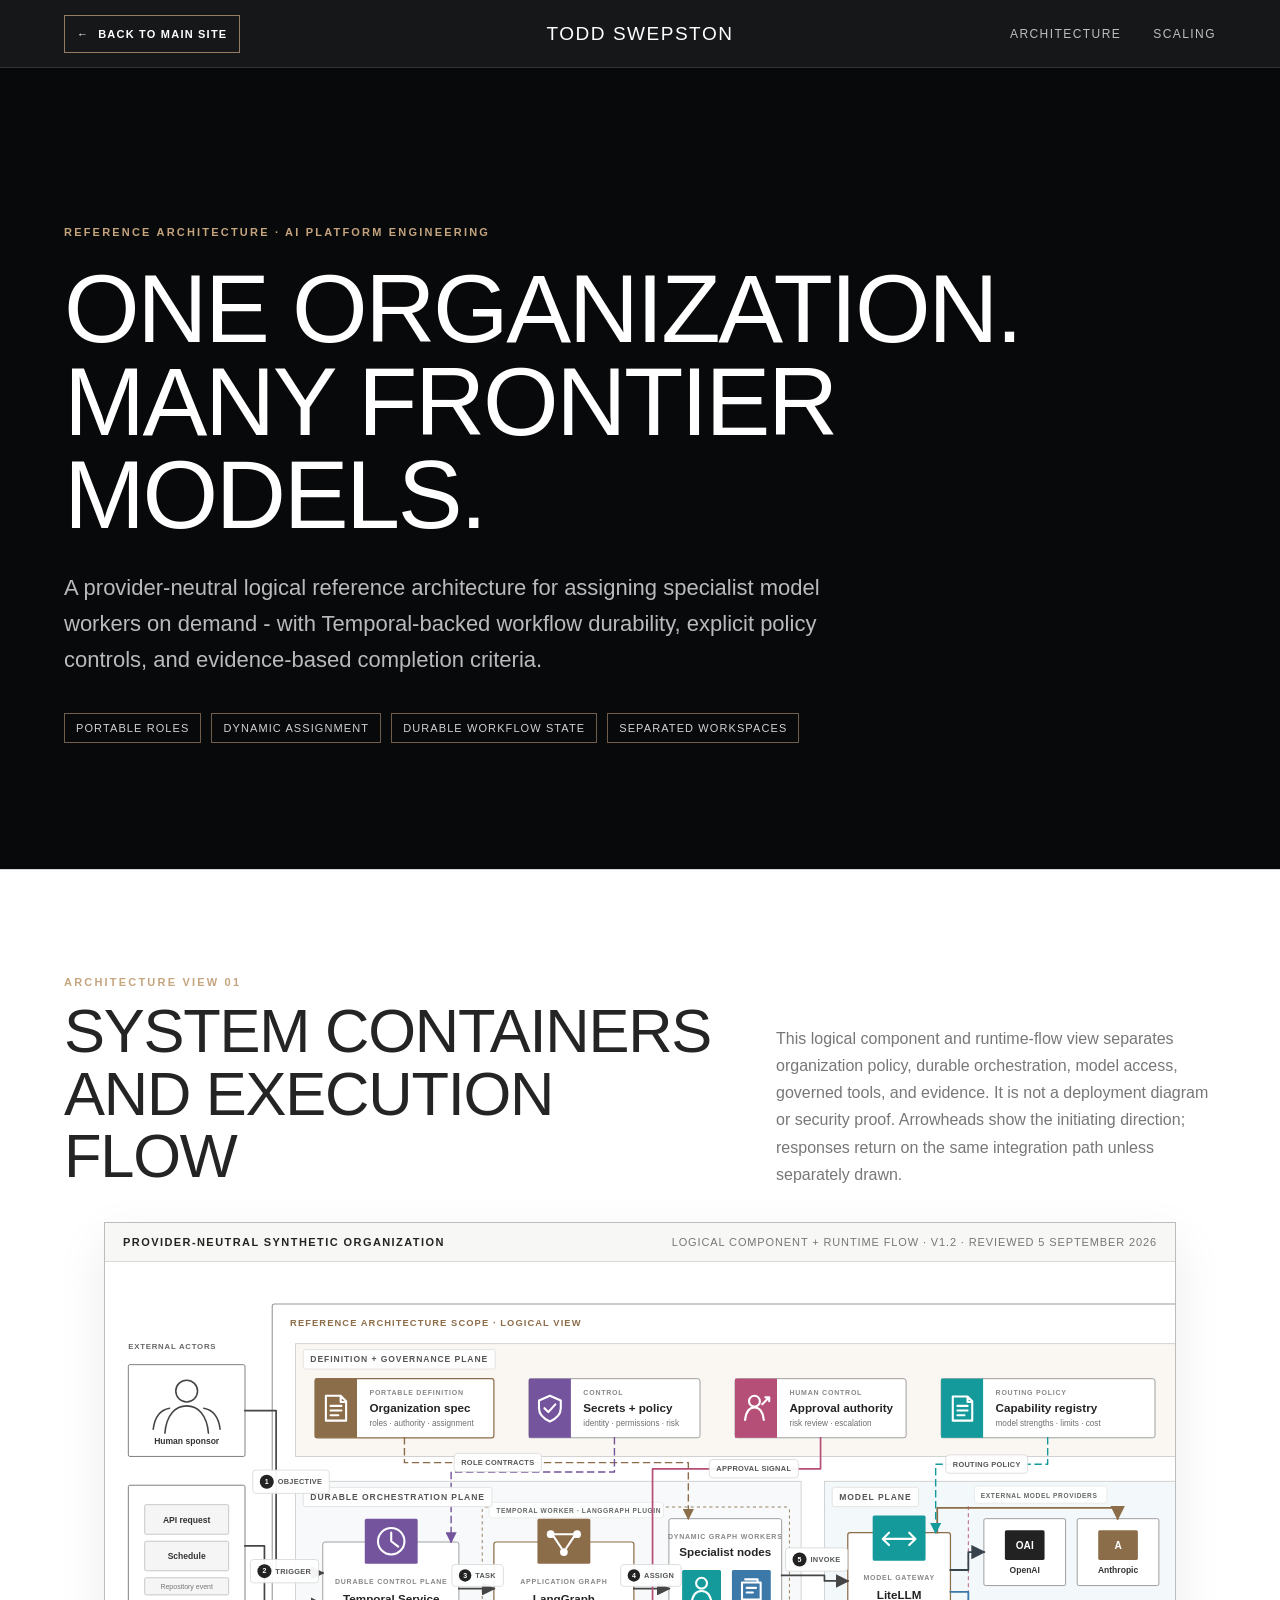
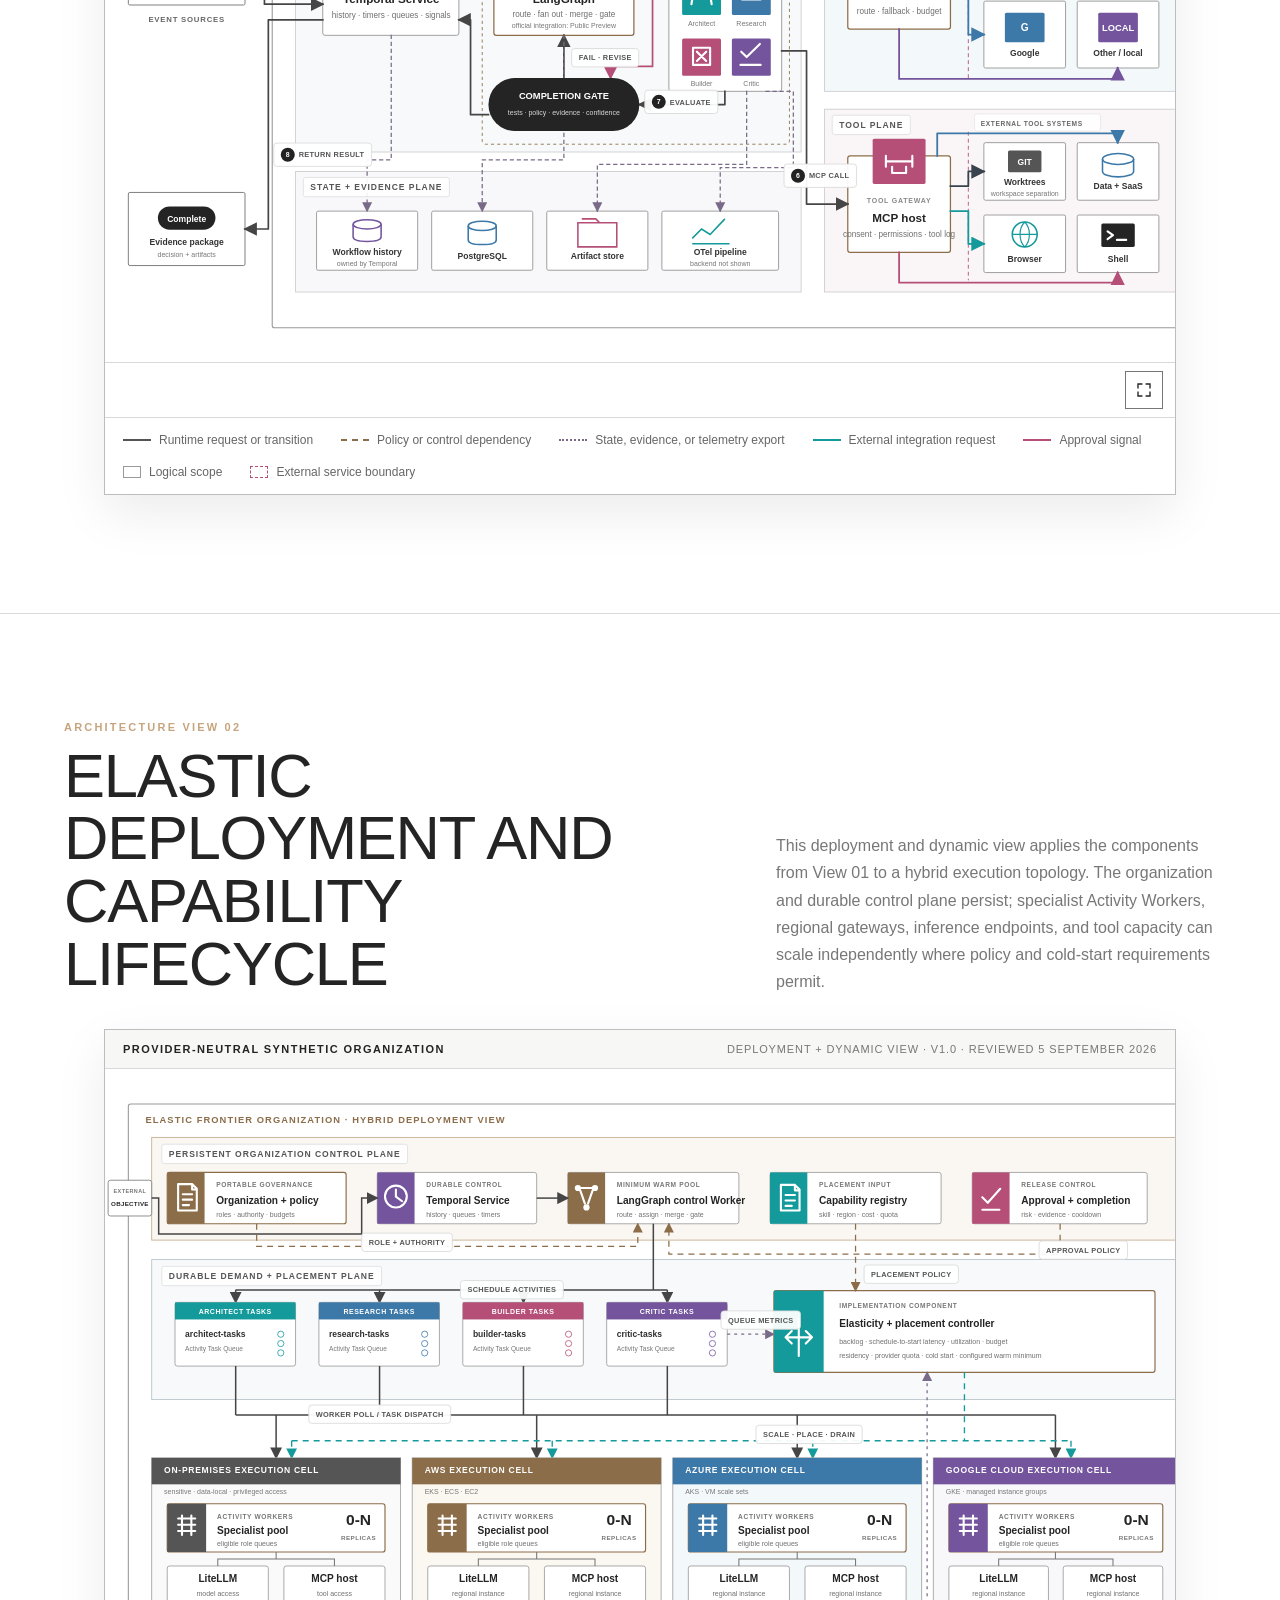
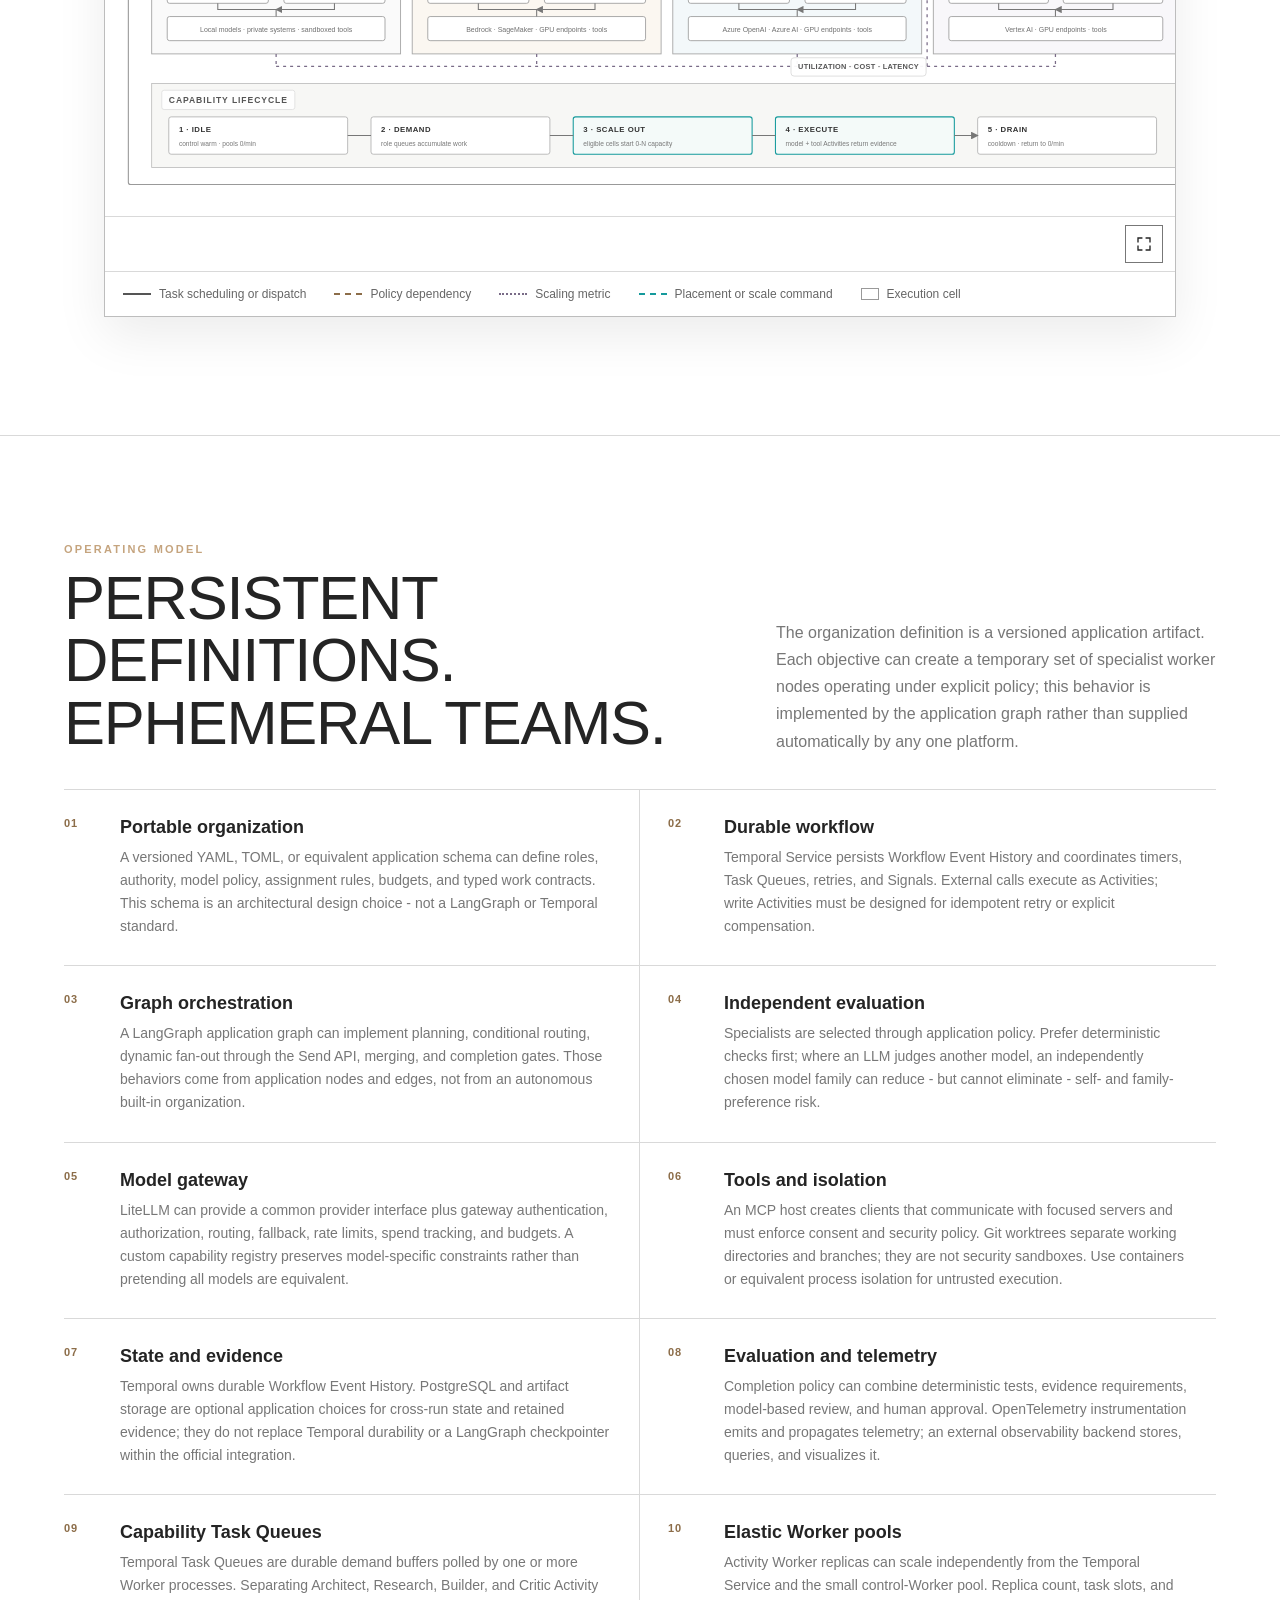
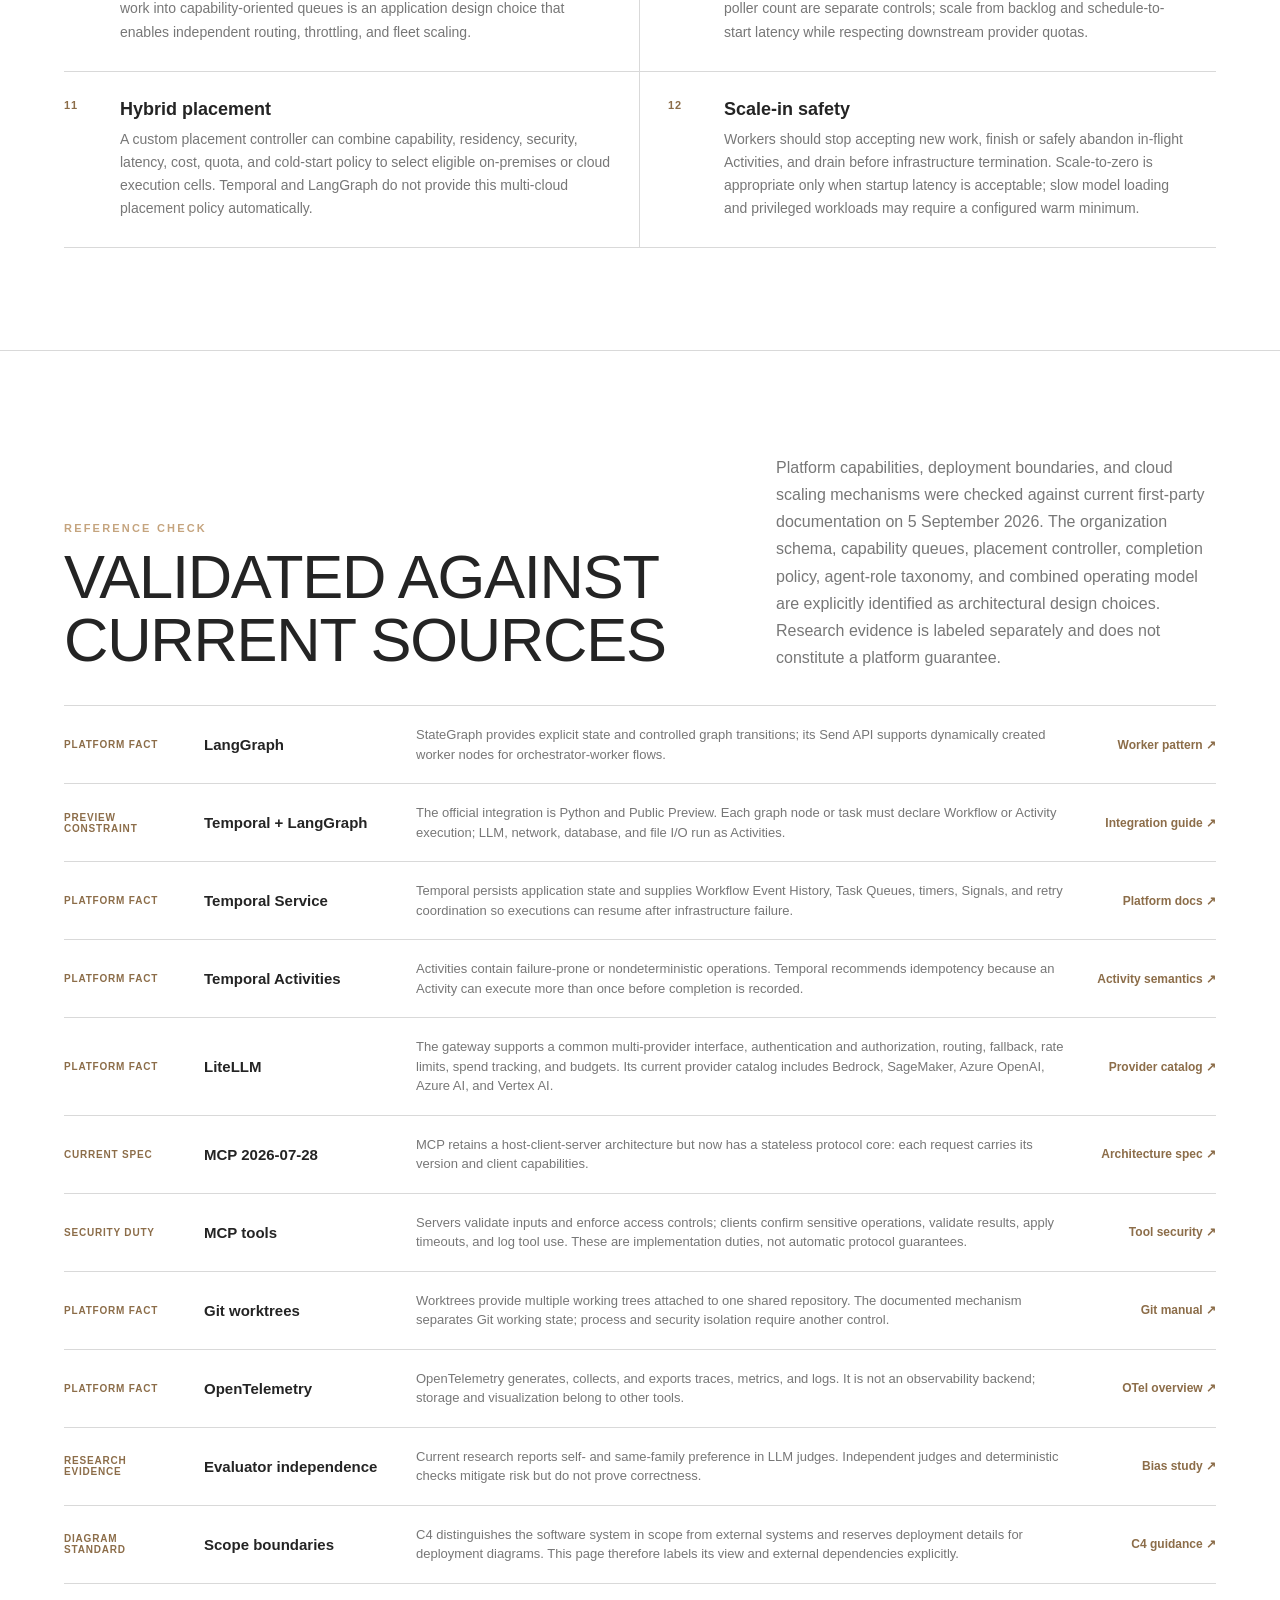
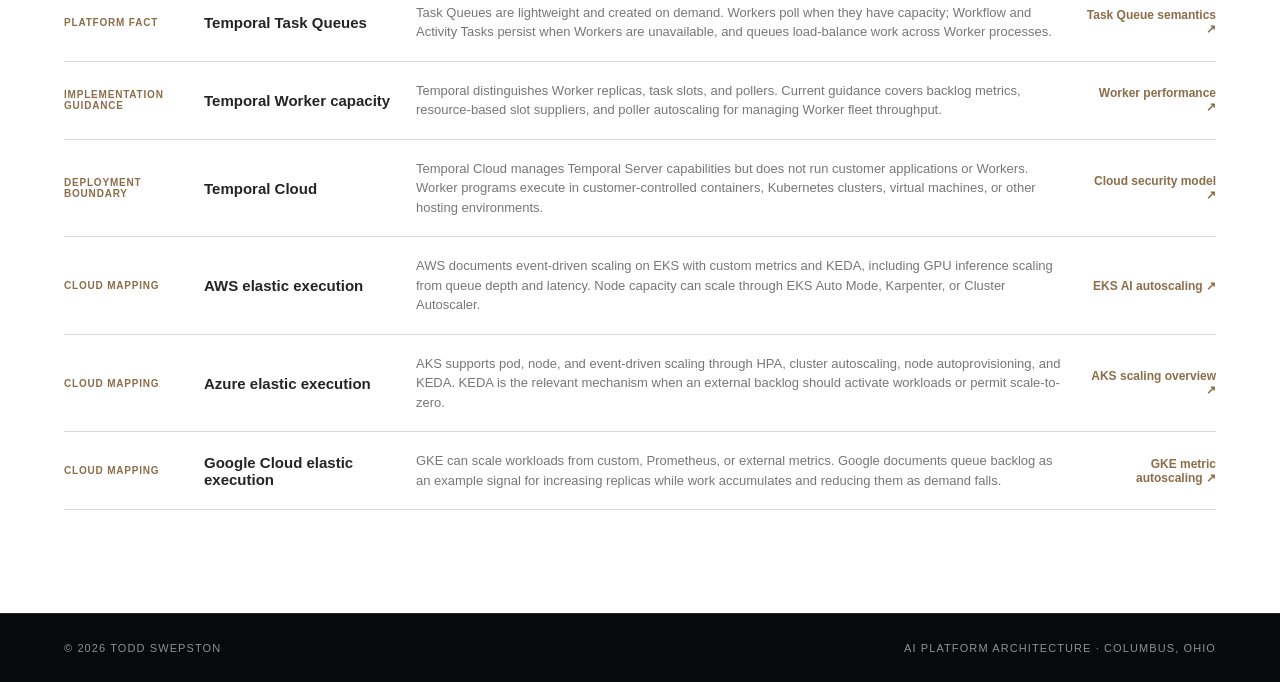
==== commit 5b0dcef5: "Simplify interactive architecture diagrams" ====
--- a/frontier-organization/index.html
+++ b/frontier-organization/index.html
@@ -57,19 +57,6 @@
     .diagram-toolbar { display: flex; flex-wrap: wrap; align-items: center; justify-content: space-between; gap: 16px; padding: 13px 18px; border-bottom: 1px solid var(--line); background: var(--soft); }
     .diagram-id { font-size: 11px; font-weight: 700; letter-spacing: .13em; text-transform: uppercase; }
     .diagram-meta { color: var(--muted); font-size: 11px; letter-spacing: .08em; text-transform: uppercase; }
-    .diagram-open {
-      display: inline-flex; align-items: center; justify-content: center; gap: 8px; min-height: 36px; padding: 8px 12px;
-      border: 1px solid var(--gold-dark); background: var(--night); color: #fff; cursor: pointer;
-      font: inherit; font-size: 10px; font-weight: 700; letter-spacing: .1em; text-transform: uppercase;
-      transition: background .2s ease, color .2s ease;
-    }
-    .diagram-open:hover, .diagram-open:focus { background: var(--gold); color: var(--night); }
-    .diagram-open:focus-visible, .viewer-button:focus-visible { outline: 2px solid var(--gold); outline-offset: 3px; }
-    .diagram-interaction-help {
-      display: flex; flex-wrap: wrap; align-items: center; gap: 7px 14px; padding: 10px 18px;
-      border-bottom: 1px solid var(--line); background: #fff; color: #666; font-size: 11px; line-height: 1.5;
-    }
-    .diagram-interaction-help strong { color: var(--ink); font-size: 10px; letter-spacing: .1em; text-transform: uppercase; }
     kbd {
       display: inline-block; min-width: 22px; padding: 1px 5px; border: 1px solid #c7c7c7;
       background: var(--soft); color: #444; font: 700 10px/1.5 "Verlag", "Helvetica Neue", Arial, sans-serif; text-align: center;
@@ -78,8 +65,22 @@
     .diagram-scroll svg { display: block; width: 100%; min-width: 1120px; height: auto; }
     .diagram-scroll svg.diagram { cursor: zoom-in; }
     .diagram-placeholder { width: 100%; background: var(--soft); }
-    .diagram-note { display: none; padding: 9px 16px; border-top: 1px solid var(--line); color: var(--muted); font-size: 12px; text-align: center; }
-    .diagram-assurance { padding: 12px 18px; border-top: 1px solid var(--line); background: #fbfaf8; color: #666; font-size: 12px; line-height: 1.55; }
+    .diagram-actions { display: flex; justify-content: flex-end; min-height: 54px; padding: 8px 12px; border-top: 1px solid var(--line); background: #fff; }
+    .icon-button {
+      position: relative; display: inline-flex; align-items: center; justify-content: center; width: 38px; height: 38px; padding: 0;
+      border: 1px solid #777; background: #fff; color: var(--ink); cursor: pointer; font: inherit;
+      transition: border-color .2s ease, background .2s ease, color .2s ease;
+    }
+    .icon-button:hover, .icon-button:focus { border-color: var(--gold-dark); background: var(--night); color: #fff; }
+    .icon-button:focus-visible { outline: 2px solid var(--gold-dark); outline-offset: 3px; }
+    .icon-button svg { width: 18px; height: 18px; fill: none; stroke: currentColor; stroke-width: 1.8; stroke-linecap: square; stroke-linejoin: miter; }
+    .icon-button[data-tooltip]::after {
+      position: absolute; right: 0; bottom: calc(100% + 8px); z-index: 4; padding: 6px 8px;
+      background: var(--night); color: #fff; content: attr(data-tooltip); font-size: 10px; font-weight: 700;
+      letter-spacing: .08em; text-transform: uppercase; white-space: nowrap; opacity: 0; pointer-events: none;
+      transform: translateY(4px); transition: opacity .16s ease, transform .16s ease;
+    }
+    .icon-button[data-tooltip]:hover::after, .icon-button[data-tooltip]:focus-visible::after { opacity: 1; transform: translateY(0); }
     .legend { display: flex; flex-wrap: wrap; gap: 18px 28px; padding: 15px 18px; border-top: 1px solid var(--line); color: #666; font-size: 12px; }
     .legend span { display: inline-flex; align-items: center; gap: 8px; }
     .legend i { display: inline-block; width: 28px; border-top: 2px solid #555; }
@@ -208,32 +209,11 @@
     .back-to-top:hover, .back-to-top:focus { background: var(--gold); color: var(--night); transform: translateY(-2px); }
     body.diagram-viewer-open { overflow: hidden; }
     .diagram-viewer {
-      position: fixed; inset: 0; z-index: 1000; display: grid; place-items: center; padding: clamp(10px, 2vw, 28px);
-      background: rgba(8,9,11,.88); backdrop-filter: blur(8px);
+      position: fixed; inset: 0; z-index: 1000; display: block; padding: 0; background: #fff;
     }
     .diagram-viewer[hidden] { display: none; }
-    .viewer-shell {
-      display: grid; grid-template-rows: auto minmax(0, 1fr) auto; width: min(1600px, 100%); height: min(94vh, 1080px);
-      border: 1px solid rgba(197,164,126,.72); background: #fff; box-shadow: 0 24px 80px rgba(0,0,0,.45);
-    }
-    .viewer-toolbar {
-      display: flex; flex-wrap: wrap; align-items: center; gap: 10px 18px; min-height: 58px; padding: 10px 14px;
-      border-bottom: 1px solid #333; background: var(--night); color: #fff;
-    }
-    .viewer-heading { min-width: 210px; margin-right: auto; }
-    .viewer-eyebrow { display: block; color: var(--gold); font-size: 9px; font-weight: 700; letter-spacing: .14em; text-transform: uppercase; }
-    .viewer-title { display: block; margin-top: 3px; font-size: 14px; font-weight: 700; }
-    .viewer-control-group { display: inline-flex; align-items: center; gap: 6px; }
-    .viewer-control-label { color: rgba(255,255,255,.68); font-size: 9px; font-weight: 700; letter-spacing: .1em; text-transform: uppercase; }
-    .viewer-button {
-      display: inline-flex; align-items: center; justify-content: center; min-width: 38px; min-height: 38px; padding: 7px 10px;
-      border: 1px solid rgba(255,255,255,.32); background: transparent; color: #fff; cursor: pointer;
-      font: inherit; font-size: 12px; font-weight: 700;
-    }
-    .viewer-button:hover, .viewer-button:focus { border-color: var(--gold); background: var(--gold); color: var(--night); }
-    .viewer-button.wide { min-width: auto; gap: 7px; font-size: 10px; letter-spacing: .08em; text-transform: uppercase; }
-    .viewer-zoom-status { min-width: 52px; color: #fff; font-size: 11px; font-weight: 700; text-align: center; }
-    .viewer-stage { position: relative; min-height: 0; overflow: hidden; background: #fff; cursor: grab; touch-action: none; user-select: none; }
+    .viewer-shell { position: relative; width: 100%; height: 100dvh; overflow: hidden; background: #fff; }
+    .viewer-stage { position: absolute; inset: 0; overflow: hidden; background: #fff; cursor: grab; touch-action: none; user-select: none; }
     .viewer-stage.is-dragging { cursor: grabbing; }
     .viewer-stage:focus-visible { outline: 3px solid var(--gold); outline-offset: -3px; }
     .viewer-world { position: absolute; inset: 0; }
@@ -242,11 +222,14 @@
       shape-rendering: geometricPrecision; text-rendering: geometricPrecision;
     }
     .viewer-help {
-      display: flex; flex-wrap: wrap; align-items: center; gap: 8px 18px; padding: 10px 14px;
-      border-top: 1px solid var(--line); background: var(--soft); color: #555; font-size: 11px; line-height: 1.55;
+      position: absolute; top: 16px; left: 16px; z-index: 2; display: flex; flex-wrap: wrap; align-items: center;
+      max-width: calc(100% - 96px); gap: 6px 14px; padding: 8px 10px; border: 1px solid var(--line);
+      background: rgba(255,255,255,.94); color: #555; font-size: 11px; line-height: 1.55; pointer-events: none;
     }
     .viewer-help strong { color: var(--ink); font-size: 10px; letter-spacing: .1em; text-transform: uppercase; }
     .viewer-help span { white-space: nowrap; }
+    .viewer-close { position: absolute; top: 16px; right: 16px; z-index: 3; }
+    .sr-only { position: absolute; width: 1px; height: 1px; padding: 0; margin: -1px; overflow: hidden; clip: rect(0,0,0,0); white-space: nowrap; border: 0; }
     footer { display: flex; justify-content: space-between; gap: 20px; padding: 28px max(5vw,24px); border-top: 1px solid #252525; color: rgba(255,255,255,.55); background: var(--night); font-size: 11px; letter-spacing: .1em; text-transform: uppercase; }
     @media (max-width: 800px) {
       .site-nav nav a:nth-child(n + 2) { display: none; }
@@ -255,7 +238,6 @@
       .detail, .detail:nth-child(even) { padding: 22px 0; border-right: 0; }
       .reference { grid-template-columns: 105px 155px 1fr; }
       .reference a { grid-column: 3; text-align: left; }
-      .diagram-note { display: block; }
     }
     @media (max-width: 1400px) {
       .site-nav nav a:nth-child(n + 3) { display: none; }
@@ -267,23 +249,16 @@
       .back-link { min-height: 36px; padding: 7px 10px; font-size: 10px; }
       .hero { padding-top: 70px; }
       .diagram-toolbar { align-items: flex-start; }
-      .diagram-open { width: 100%; }
-      .diagram-interaction-help { align-items: flex-start; }
       .reference { grid-template-columns: 1fr; gap: 7px; }
       .reference a { grid-column: 1; }
       .back-to-top { right: 14px; bottom: 14px; padding: 10px 12px; }
-      .diagram-viewer { padding: 0; }
-      .viewer-shell { width: 100%; height: 100dvh; border: 0; }
-      .viewer-toolbar { gap: 8px; padding: 8px; }
-      .viewer-heading { flex-basis: 100%; }
-      .viewer-control-label { display: none; }
-      .viewer-help { gap: 6px 12px; padding: 8px 10px; }
+      .viewer-help { top: 10px; left: 10px; max-width: calc(100% - 72px); gap: 5px 10px; padding: 7px 8px; }
       .viewer-help span { white-space: normal; }
+      .viewer-close { top: 10px; right: 10px; }
       footer { flex-direction: column; }
     }
     @media (pointer: coarse) {
-      .diagram-open, .viewer-button { min-height: 44px; }
-      .viewer-button { min-width: 44px; }
+      .icon-button { width: 44px; height: 44px; }
     }
     @media (prefers-reduced-motion: reduce) { html { scroll-behavior: auto; } }
   </style>
@@ -318,9 +293,7 @@
           <figcaption class="diagram-toolbar">
             <span class="diagram-id">Provider-neutral synthetic organization</span>
             <span class="diagram-meta">Logical component + runtime flow · v1.2 · reviewed 5 September 2026</span>
-            <button class="diagram-open" type="button" data-diagram-target="architecture-diagram" aria-haspopup="dialog"><span aria-hidden="true">⤢</span> Explore diagram</button>
           </figcaption>
-          <div class="diagram-interaction-help"><strong>Interactive view</strong><span>Click the diagram or use Explore diagram.</span><span>Drag or arrow keys to pan.</span><span>Scroll or pinch to zoom.</span><span><kbd>+</kbd> <kbd>-</kbd> zoom</span><span><kbd>0</kbd> reset</span><span><kbd>Esc</kbd> close</span></div>
           <div class="diagram-scroll">
             <svg class="diagram" viewBox="0 0 1440 900" role="img" aria-labelledby="diagram-title diagram-desc">
               <title id="diagram-title">Provider-neutral frontier model organization reference architecture</title>
@@ -551,8 +524,7 @@
               <g class="zone-heading"><rect x="255" y="661" width="190" height="25" rx="3" class="zone-label-bg"/><text x="264" y="679" class="zone-label">STATE + EVIDENCE PLANE</text></g>
             </svg>
           </div>
-          <div class="diagram-note">Swipe horizontally to inspect the architecture at a readable scale.</div>
-          <div class="diagram-assurance"><strong>Scope and implementation constraints.</strong> External providers and tool systems sit beyond the rose dashed service boundaries. The official Temporal-LangGraph integration is a Python Public Preview: every graph node or task must declare Workflow or Activity execution, and model, network, database, and file I/O belong in Activities. Git worktrees separate Git working state; use process or container sandboxes when execution isolation is required. OpenTelemetry exports telemetry to an observability backend, which is intentionally not shown.</div>
+          <div class="diagram-actions"><button class="diagram-expand icon-button" type="button" data-diagram-target="architecture-diagram" data-tooltip="Expand" aria-label="Expand architecture diagram" aria-haspopup="dialog"><svg viewBox="0 0 24 24" aria-hidden="true"><path d="M9 4H4v5M15 4h5v5M20 15v5h-5M9 20H4v-5"/></svg></button></div>
           <div class="legend" aria-label="Diagram legend"><span><i></i>Runtime request or transition</span><span><i class="dashed"></i>Policy or control dependency</span><span><i style="border-color:#796b87;border-top-style:dotted"></i>State, evidence, or telemetry export</span><span><i style="border-color:#159a9c"></i>External integration request</span><span><i style="border-color:#b54f77"></i>Approval signal</span><span><i class="boundary"></i>Logical scope</span><span><i class="external-boundary"></i>External service boundary</span></div>
         </figure>
       </div>
@@ -569,9 +541,7 @@
           <figcaption class="diagram-toolbar">
             <span class="diagram-id">Provider-neutral synthetic organization</span>
             <span class="diagram-meta">Deployment + dynamic view · v1.0 · reviewed 5 September 2026</span>
-            <button class="diagram-open" type="button" data-diagram-target="elastic-deployment-diagram" aria-haspopup="dialog"><span aria-hidden="true">⤢</span> Explore diagram</button>
           </figcaption>
-          <div class="diagram-interaction-help"><strong>Interactive view</strong><span>Click the diagram or use Explore diagram.</span><span>Drag or arrow keys to pan.</span><span>Scroll or pinch to zoom.</span><span><kbd>+</kbd> <kbd>-</kbd> zoom</span><span><kbd>0</kbd> reset</span><span><kbd>Esc</kbd> close</span></div>
           <div class="diagram-scroll">
             <svg class="diagram elastic-diagram" viewBox="0 0 1440 960" role="img" aria-labelledby="elastic-title elastic-desc">
               <title id="elastic-title">Elastic deployment of the provider-neutral frontier organization</title>
@@ -798,8 +768,7 @@
               <path d="M312 857H342M572 857H602M832 857H862M1092 857H1122" class="phase-arrow"/>
             </svg>
           </div>
-          <div class="diagram-note">Swipe horizontally to inspect the deployment view at a readable scale.</div>
-          <div class="diagram-assurance"><strong>Deployment and scaling constraints.</strong> Temporal Task Queues retain Workflow and Activity Tasks when Workers are unavailable, and Workers poll only when they have capacity. Temporal Cloud manages the Temporal Service, not the application Workers shown in the execution cells. The elasticity and placement controller is an implementation component that connects Temporal metrics and policy to Kubernetes or cloud autoscalers. The named cloud products are representative implementation options, not required components. A 0-N pool is possible only where the runtime and cold-start objective permit it; maintain a warm minimum for latency-sensitive orchestration, slow-loading models, or privileged access. Activity completions are reported by Workers to the Temporal Service; that return channel is omitted for clarity. Large artifacts remain outside Workflow Event History.</div>
+          <div class="diagram-actions"><button class="diagram-expand icon-button" type="button" data-diagram-target="elastic-deployment-diagram" data-tooltip="Expand" aria-label="Expand elastic deployment diagram" aria-haspopup="dialog"><svg viewBox="0 0 24 24" aria-hidden="true"><path d="M9 4H4v5M15 4h5v5M20 15v5h-5M9 20H4v-5"/></svg></button></div>
           <div class="legend" aria-label="Elastic deployment diagram legend"><span><i></i>Task scheduling or dispatch</span><span><i class="dashed"></i>Policy dependency</span><span><i style="border-color:#796b87;border-top-style:dotted"></i>Scaling metric</span><span><i style="border-color:#159a9c;border-top-style:dashed"></i>Placement or scale command</span><span><i class="boundary"></i>Execution cell</span></div>
         </figure>
       </div>
@@ -856,24 +825,8 @@
 
   <div class="diagram-viewer" id="diagram-viewer" hidden>
     <div class="viewer-shell" role="dialog" aria-modal="true" aria-labelledby="viewer-title">
-      <div class="viewer-toolbar">
-        <div class="viewer-heading"><span class="viewer-eyebrow">Interactive architecture view</span><span class="viewer-title" id="viewer-title">Architecture diagram</span></div>
-        <div class="viewer-control-group" aria-label="Pan controls">
-          <span class="viewer-control-label">Pan</span>
-          <button class="viewer-button" type="button" data-viewer-action="pan-left" aria-label="Pan left">←</button>
-          <button class="viewer-button" type="button" data-viewer-action="pan-up" aria-label="Pan up">↑</button>
-          <button class="viewer-button" type="button" data-viewer-action="pan-down" aria-label="Pan down">↓</button>
-          <button class="viewer-button" type="button" data-viewer-action="pan-right" aria-label="Pan right">→</button>
-        </div>
-        <div class="viewer-control-group" aria-label="Zoom controls">
-          <span class="viewer-control-label">Zoom</span>
-          <button class="viewer-button" type="button" data-viewer-action="zoom-out" aria-label="Zoom out">−</button>
-          <span class="viewer-zoom-status" id="viewer-zoom-status" aria-live="polite">100%</span>
-          <button class="viewer-button" type="button" data-viewer-action="zoom-in" aria-label="Zoom in">+</button>
-        </div>
-        <button class="viewer-button wide" type="button" data-viewer-action="reset"><span aria-hidden="true">↺</span> Reset</button>
-        <button class="viewer-button wide" type="button" data-viewer-action="close"><span aria-hidden="true">×</span> Close</button>
-      </div>
+      <span class="sr-only" id="viewer-title">Architecture diagram</span>
+      <span class="sr-only" id="viewer-zoom-status" aria-live="polite">100%</span>
       <div class="viewer-stage" id="viewer-stage" aria-label="Interactive diagram. Drag to pan and scroll or pinch to zoom.">
         <div class="viewer-world" id="viewer-world"></div>
       </div>
@@ -884,6 +837,7 @@
         <span><kbd>0</kbd> reset</span>
         <span><kbd>Esc</kbd> close</span>
       </div>
+      <button class="viewer-close icon-button" type="button" data-viewer-action="close" aria-label="Close diagram"><svg viewBox="0 0 24 24" aria-hidden="true"><path d="M5 5l14 14M19 5L5 19"/></svg></button>
     </div>
   </div>
 
@@ -1096,7 +1050,7 @@
       returnFocusTarget = null;
     }
 
-    document.querySelectorAll(".diagram-open").forEach(function (button) {
+    document.querySelectorAll(".diagram-expand").forEach(function (button) {
       button.addEventListener("click", function () {
         var frame = document.getElementById(button.getAttribute("data-diagram-target"));
         openDiagramViewer(frame ? frame.querySelector("svg.diagram") : null, button);
@@ -1106,7 +1060,7 @@
     document.querySelectorAll(".diagram-scroll svg.diagram").forEach(function (diagram) {
       diagram.addEventListener("click", function () {
         var frame = diagram.closest(".diagram-frame");
-        openDiagramViewer(diagram, frame ? frame.querySelector(".diagram-open") : null);
+        openDiagramViewer(diagram, frame ? frame.querySelector(".diagram-expand") : null);
       });
     });
 
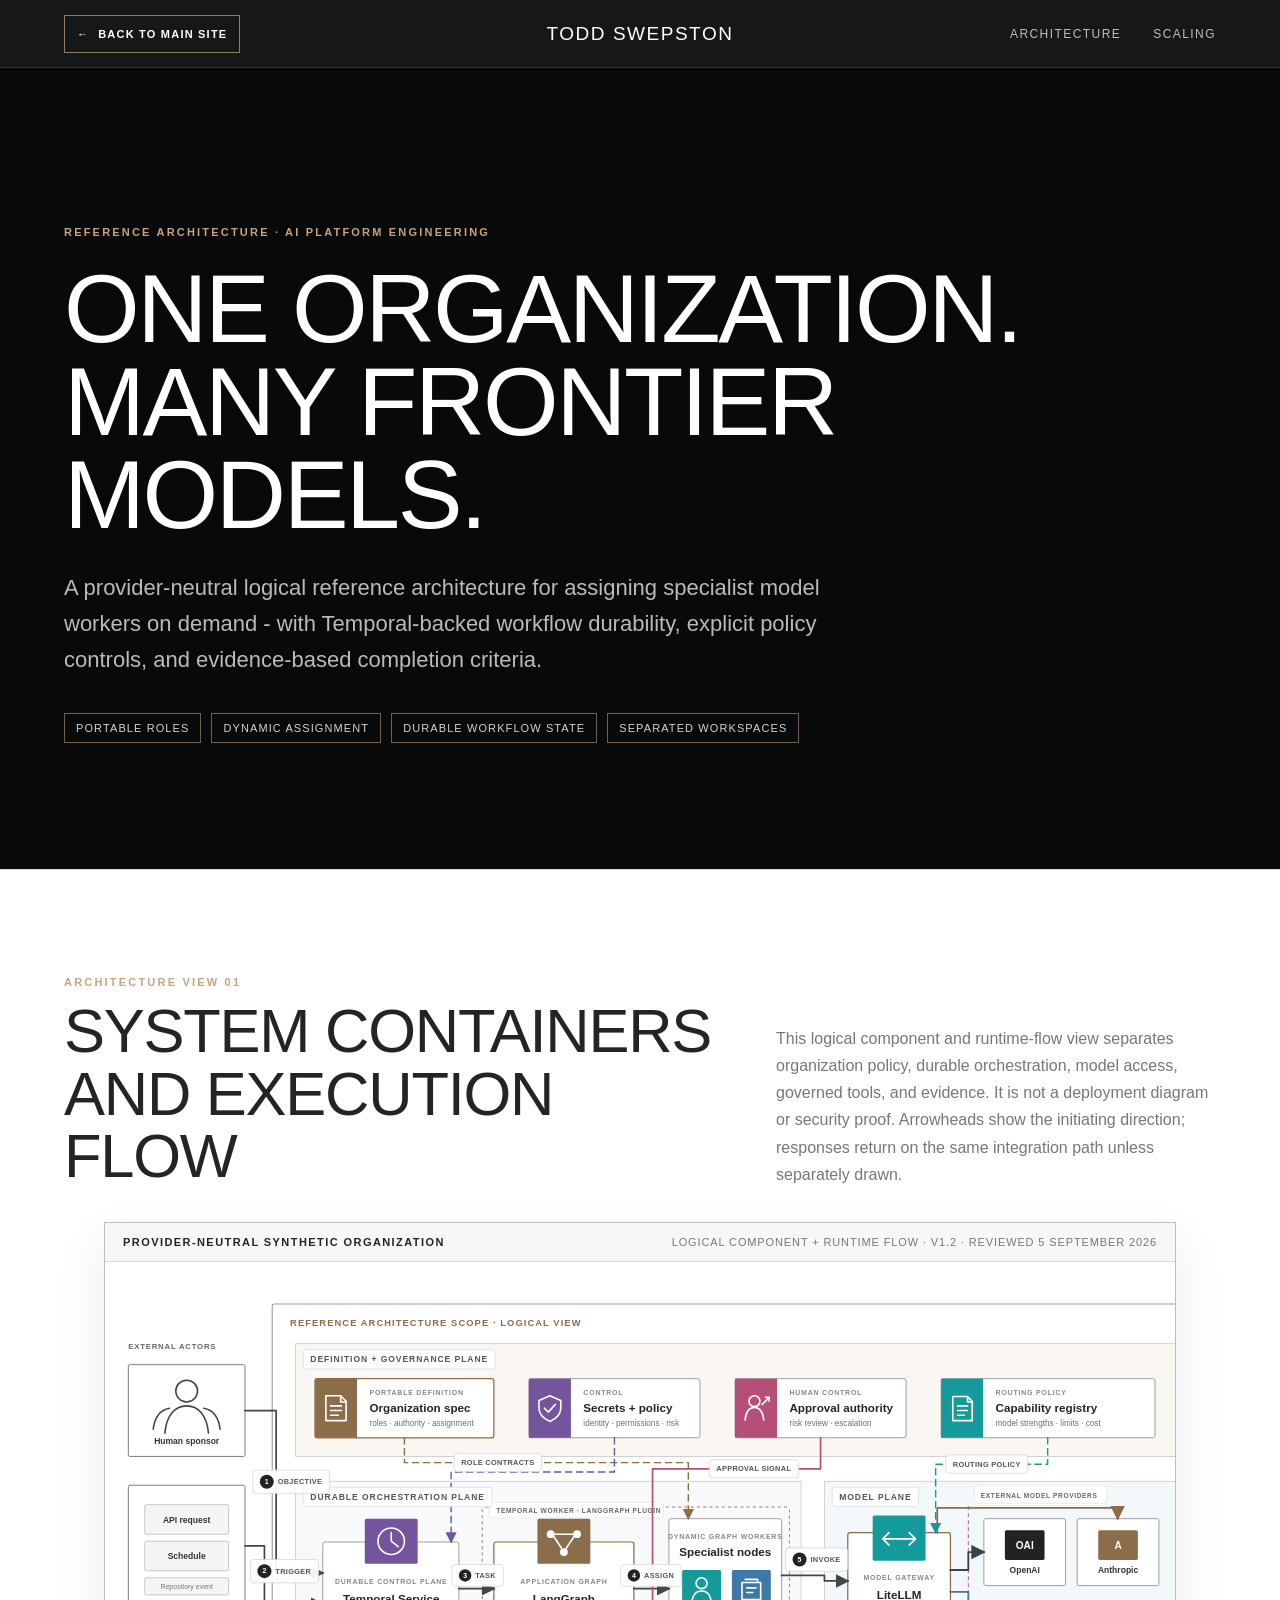
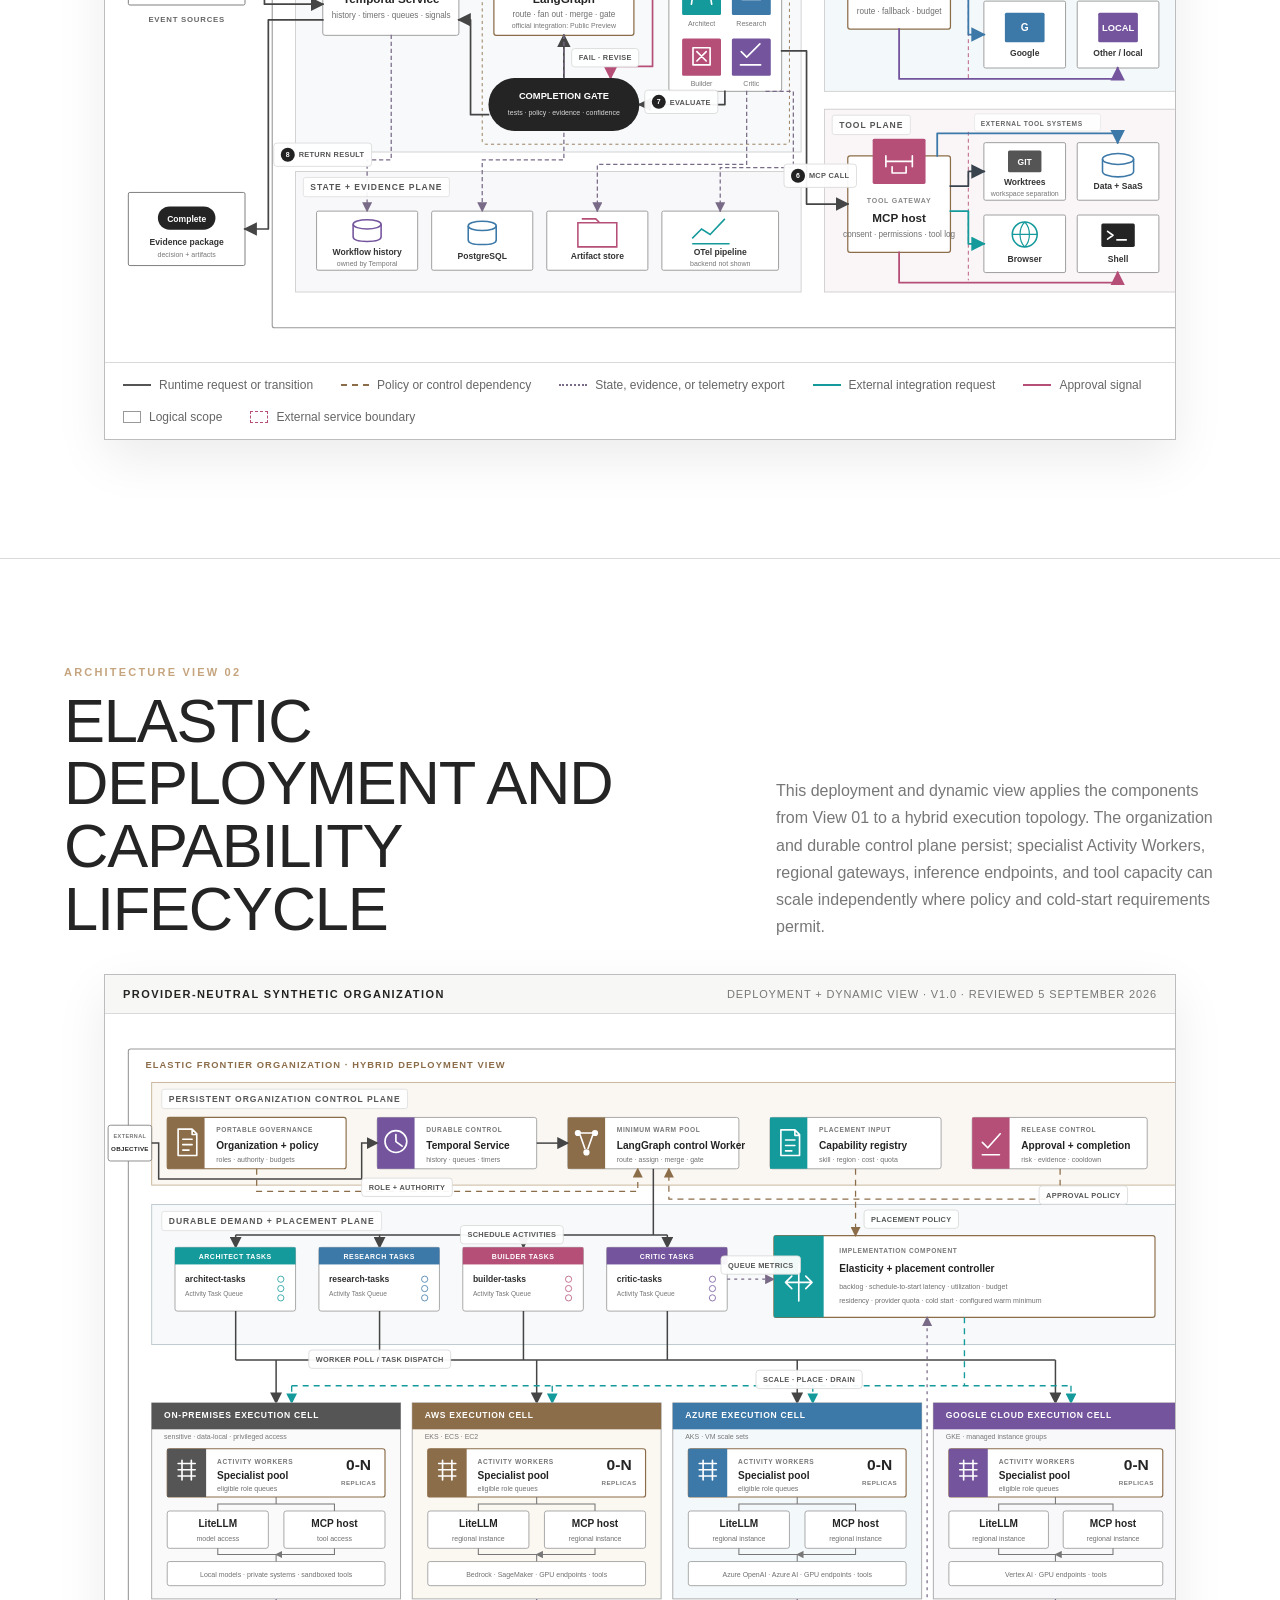
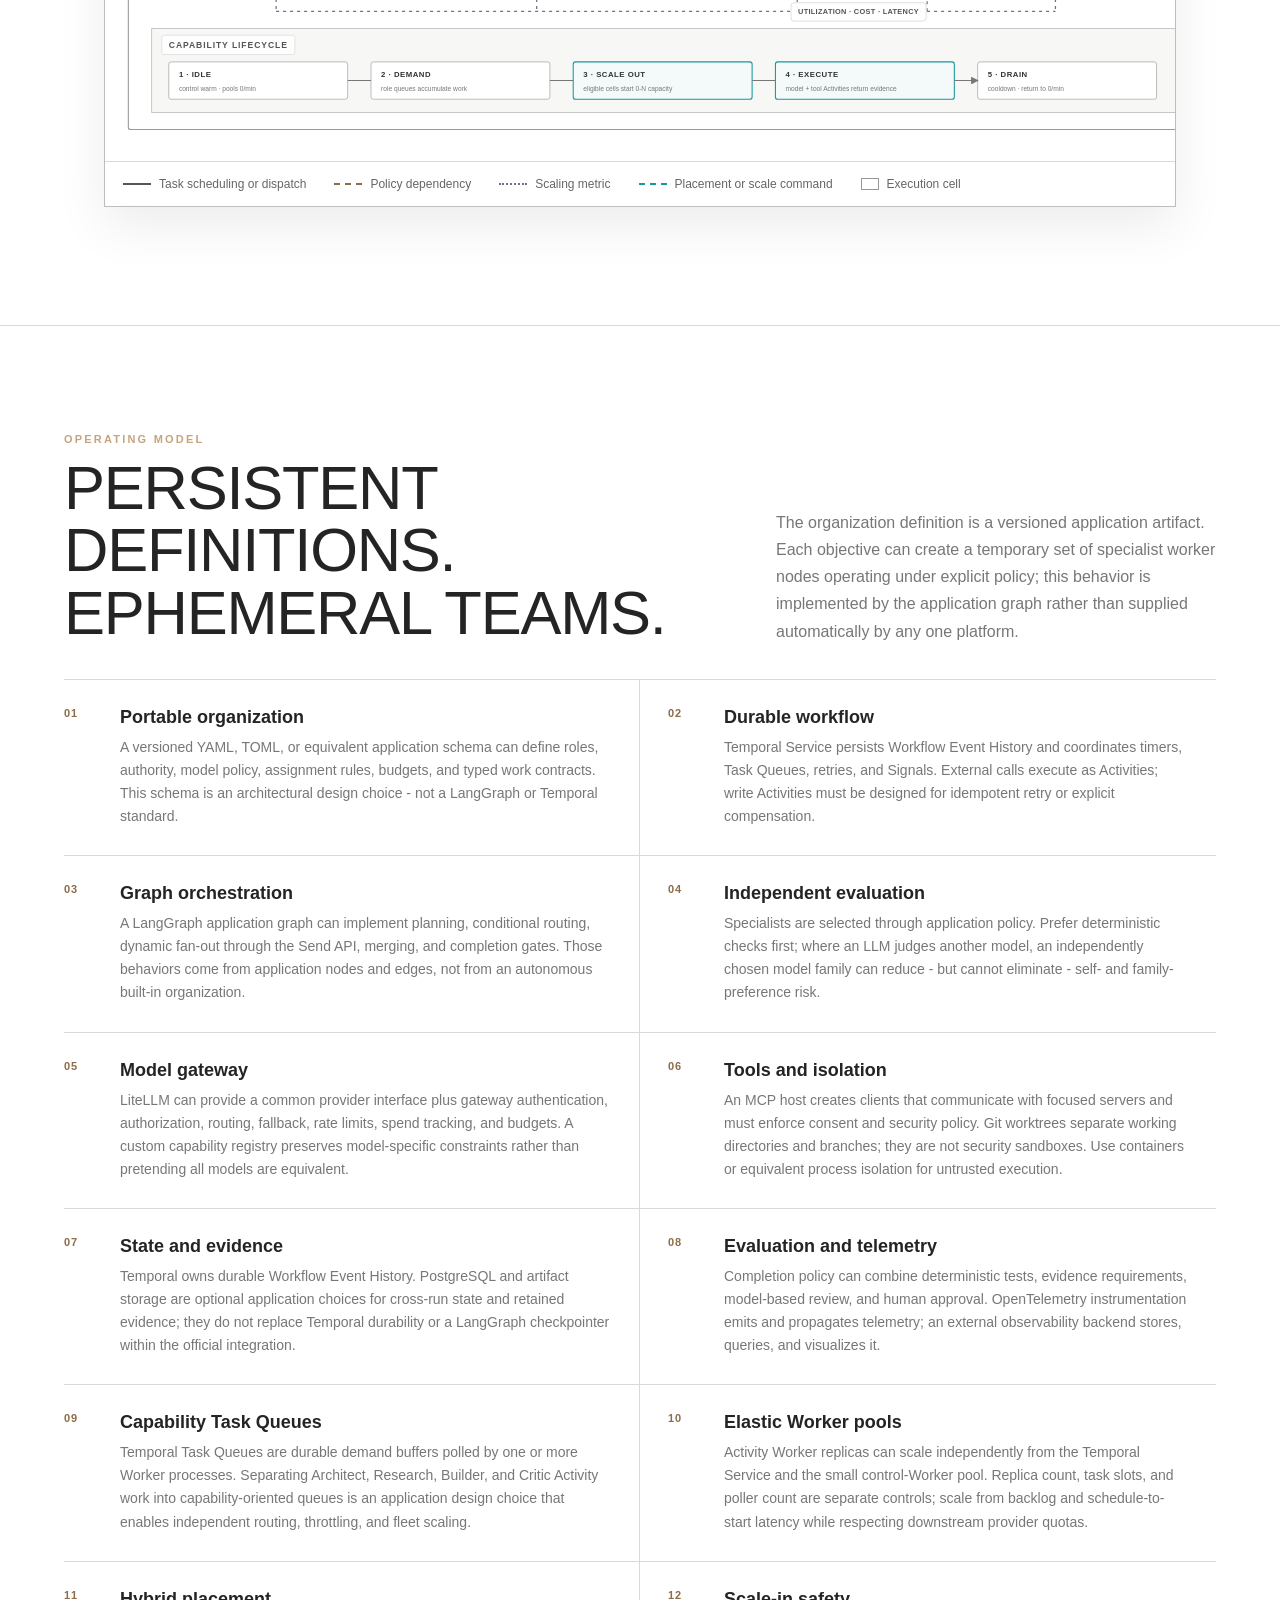
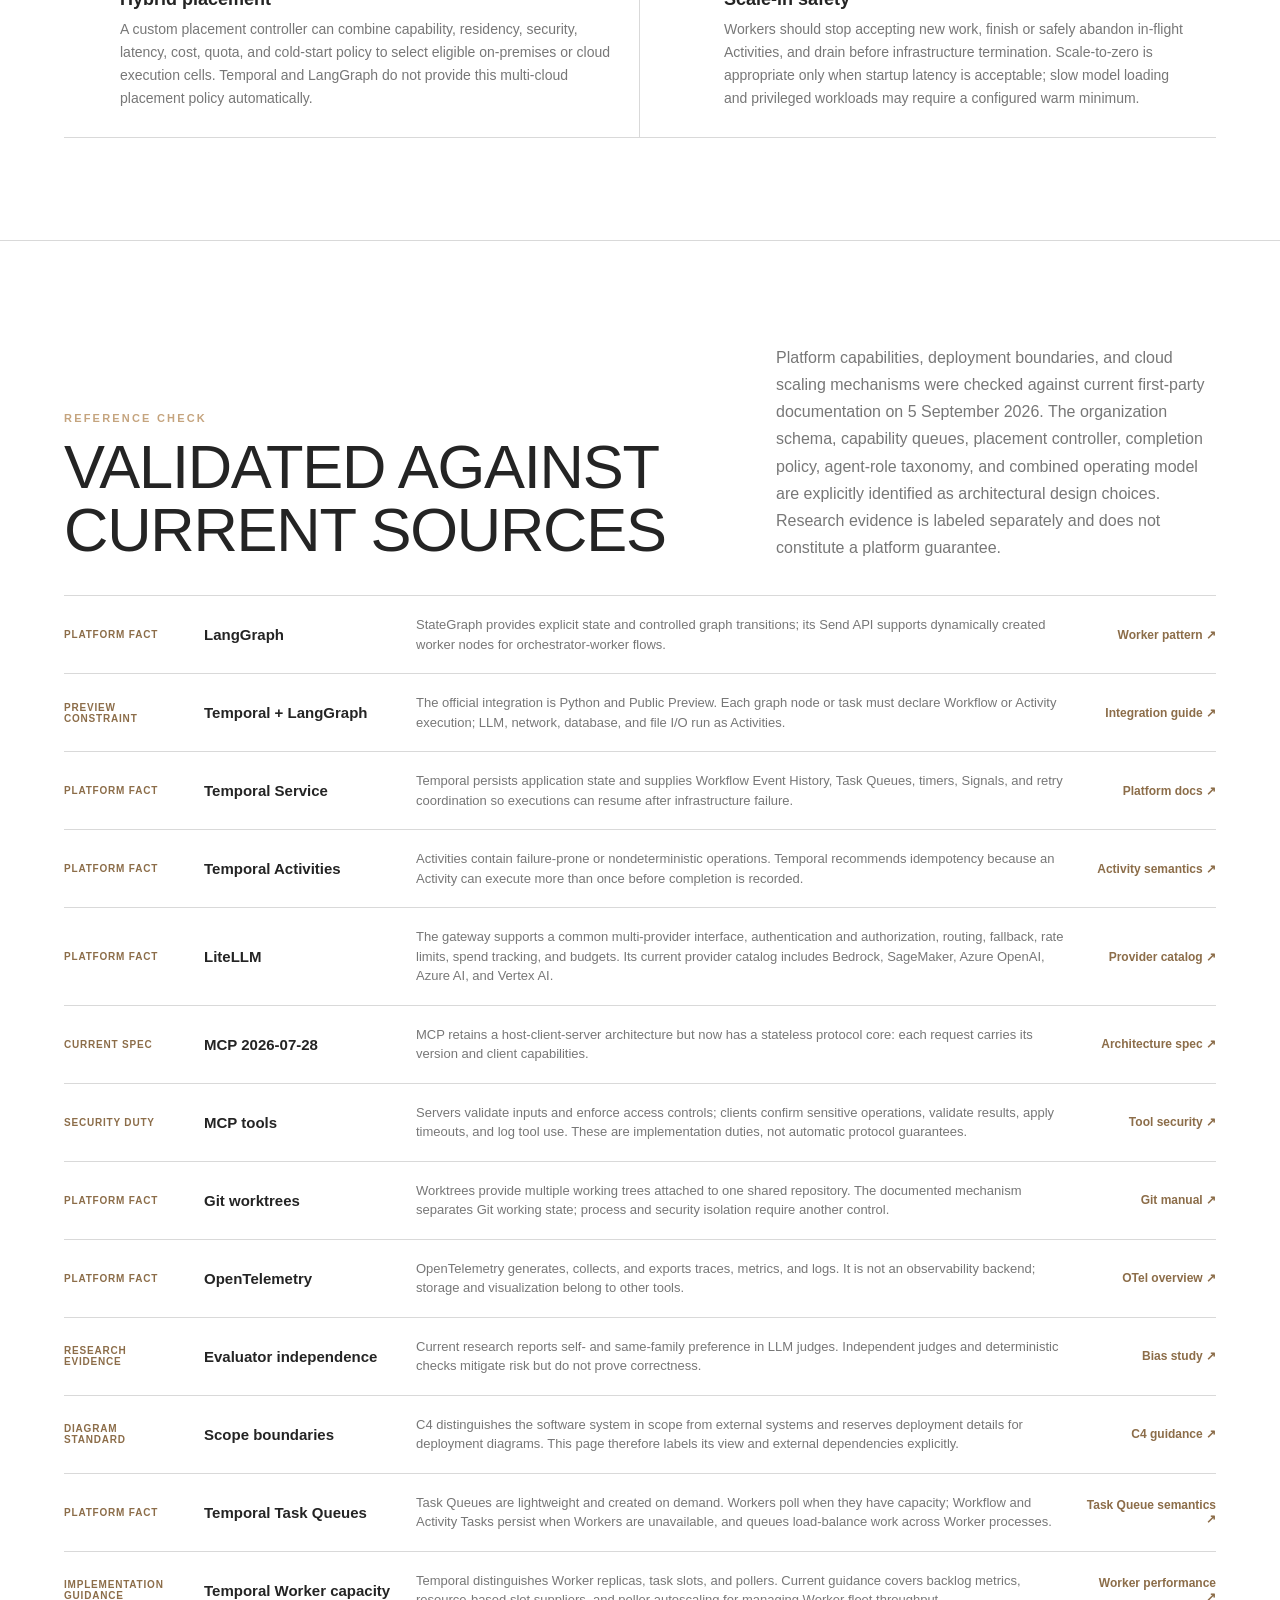
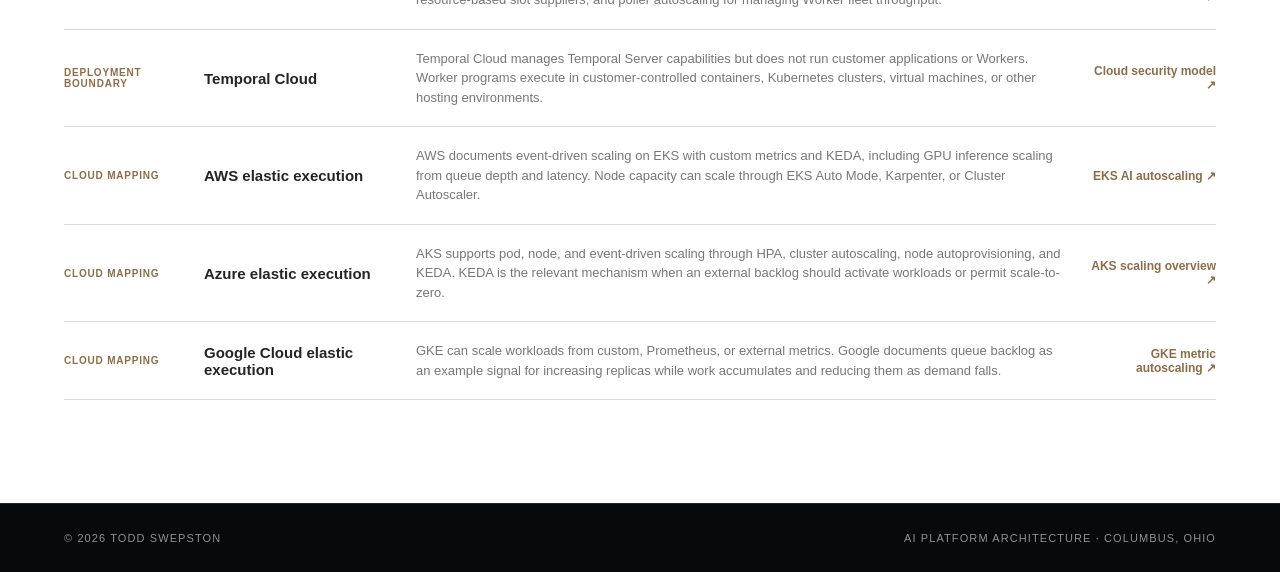
==== commit 06a4a82e: "Scale diagram icons and overlay expand controls" ====
--- a/frontier-organization/index.html
+++ b/frontier-organization/index.html
@@ -62,10 +62,12 @@
       background: var(--soft); color: #444; font: 700 10px/1.5 "Verlag", "Helvetica Neue", Arial, sans-serif; text-align: center;
     }
     .diagram-scroll { overflow-x: auto; overflow-y: hidden; -webkit-overflow-scrolling: touch; }
-    .diagram-scroll svg { display: block; width: 100%; min-width: 1120px; height: auto; }
+    .diagram-canvas { position: relative; min-width: 1120px; }
+    .diagram-scroll svg { display: block; width: 100%; height: auto; }
     .diagram-scroll svg.diagram { cursor: zoom-in; }
     .diagram-placeholder { width: 100%; background: var(--soft); }
-    .diagram-actions { display: flex; justify-content: flex-end; min-height: 54px; padding: 8px 12px; border-top: 1px solid var(--line); background: #fff; }
+    .diagram-actions { position: absolute; right: 12px; bottom: 12px; z-index: 5; pointer-events: none; }
+    .diagram-actions .diagram-expand { background: rgba(255,255,255,.82); backdrop-filter: blur(2px); pointer-events: auto; }
     .icon-button {
       position: relative; display: inline-flex; align-items: center; justify-content: center; width: 38px; height: 38px; padding: 0;
       border: 1px solid #777; background: #fff; color: var(--ink); cursor: pointer; font: inherit;
@@ -105,7 +107,7 @@
     .diagram .node-card { fill: #fff; stroke: #999; stroke-width: 1.2; }
     .diagram .node-card.primary { stroke: var(--gold-dark); stroke-width: 1.6; }
     .diagram .icon-tile { stroke: none; }
-    .diagram .icon-line { fill: none; stroke: #fff; stroke-width: 2.1; stroke-linecap: round; stroke-linejoin: round; vector-effect: non-scaling-stroke; }
+    .diagram .icon-line { fill: none; stroke: #fff; stroke-width: 2.1; stroke-linecap: round; stroke-linejoin: round; }
     .diagram .node-type { fill: #888; font-size: 9px; font-weight: 700; letter-spacing: 1px; }
     .diagram .node-name { fill: #242424; font-size: 15px; font-weight: 700; }
     .diagram .node-detail { fill: #6f6f6f; font-size: 10.5px; }
@@ -295,6 +297,7 @@
             <span class="diagram-meta">Logical component + runtime flow · v1.2 · reviewed 5 September 2026</span>
           </figcaption>
           <div class="diagram-scroll">
+            <div class="diagram-canvas">
             <svg class="diagram" viewBox="0 0 1440 900" role="img" aria-labelledby="diagram-title diagram-desc">
               <title id="diagram-title">Provider-neutral frontier model organization reference architecture</title>
               <desc id="diagram-desc">Human objectives and automated events start a Temporal workflow. A LangGraph application graph registered on a Temporal Worker can dynamically assign specialist worker nodes. Model calls pass through LiteLLM and tool calls through an MCP host. Temporal owns workflow history; application state, artifacts, and telemetry use separate stores and pipelines. A custom completion gate can return an evidence package, await an approval signal, or route work back for revision.</desc>
@@ -523,8 +526,9 @@
               <g class="zone-heading"><rect x="935" y="581" width="92" height="25" rx="3" class="zone-label-bg"/><text x="944" y="599" class="zone-label">TOOL PLANE</text></g>
               <g class="zone-heading"><rect x="255" y="661" width="190" height="25" rx="3" class="zone-label-bg"/><text x="264" y="679" class="zone-label">STATE + EVIDENCE PLANE</text></g>
             </svg>
+            <div class="diagram-actions"><button class="diagram-expand icon-button" type="button" data-diagram-target="architecture-diagram" data-tooltip="Expand" aria-label="Expand architecture diagram" aria-haspopup="dialog"><svg viewBox="0 0 24 24" aria-hidden="true"><path d="M9 4H4v5M15 4h5v5M20 15v5h-5M9 20H4v-5"/></svg></button></div>
+            </div>
           </div>
-          <div class="diagram-actions"><button class="diagram-expand icon-button" type="button" data-diagram-target="architecture-diagram" data-tooltip="Expand" aria-label="Expand architecture diagram" aria-haspopup="dialog"><svg viewBox="0 0 24 24" aria-hidden="true"><path d="M9 4H4v5M15 4h5v5M20 15v5h-5M9 20H4v-5"/></svg></button></div>
           <div class="legend" aria-label="Diagram legend"><span><i></i>Runtime request or transition</span><span><i class="dashed"></i>Policy or control dependency</span><span><i style="border-color:#796b87;border-top-style:dotted"></i>State, evidence, or telemetry export</span><span><i style="border-color:#159a9c"></i>External integration request</span><span><i style="border-color:#b54f77"></i>Approval signal</span><span><i class="boundary"></i>Logical scope</span><span><i class="external-boundary"></i>External service boundary</span></div>
         </figure>
       </div>
@@ -543,6 +547,7 @@
             <span class="diagram-meta">Deployment + dynamic view · v1.0 · reviewed 5 September 2026</span>
           </figcaption>
           <div class="diagram-scroll">
+            <div class="diagram-canvas">
             <svg class="diagram elastic-diagram" viewBox="0 0 1440 960" role="img" aria-labelledby="elastic-title elastic-desc">
               <title id="elastic-title">Elastic deployment of the provider-neutral frontier organization</title>
               <desc id="elastic-desc">The durable organization control plane stays available while LangGraph schedules specialist Activities onto Temporal Task Queues. A custom elasticity and placement controller observes backlog, latency, cost, quota, residency, and cold-start policy. Eligible Activity Worker pools and their model or tool capacity can scale across on-premises, AWS, Azure, and Google Cloud execution cells. After completion, workers drain and return to zero or a configured warm minimum.</desc>
@@ -767,8 +772,9 @@
               <g><rect x="1122" y="833" width="230" height="48" rx="3" class="phase"/><text x="1135" y="852" class="phase-title">5 · DRAIN</text><text x="1135" y="871" class="phase-detail">cooldown · return to 0/min</text></g>
               <path d="M312 857H342M572 857H602M832 857H862M1092 857H1122" class="phase-arrow"/>
             </svg>
+            <div class="diagram-actions"><button class="diagram-expand icon-button" type="button" data-diagram-target="elastic-deployment-diagram" data-tooltip="Expand" aria-label="Expand elastic deployment diagram" aria-haspopup="dialog"><svg viewBox="0 0 24 24" aria-hidden="true"><path d="M9 4H4v5M15 4h5v5M20 15v5h-5M9 20H4v-5"/></svg></button></div>
+            </div>
           </div>
-          <div class="diagram-actions"><button class="diagram-expand icon-button" type="button" data-diagram-target="elastic-deployment-diagram" data-tooltip="Expand" aria-label="Expand elastic deployment diagram" aria-haspopup="dialog"><svg viewBox="0 0 24 24" aria-hidden="true"><path d="M9 4H4v5M15 4h5v5M20 15v5h-5M9 20H4v-5"/></svg></button></div>
           <div class="legend" aria-label="Elastic deployment diagram legend"><span><i></i>Task scheduling or dispatch</span><span><i class="dashed"></i>Policy dependency</span><span><i style="border-color:#796b87;border-top-style:dotted"></i>Scaling metric</span><span><i style="border-color:#159a9c;border-top-style:dashed"></i>Placement or scale command</span><span><i class="boundary"></i>Execution cell</span></div>
         </figure>
       </div>
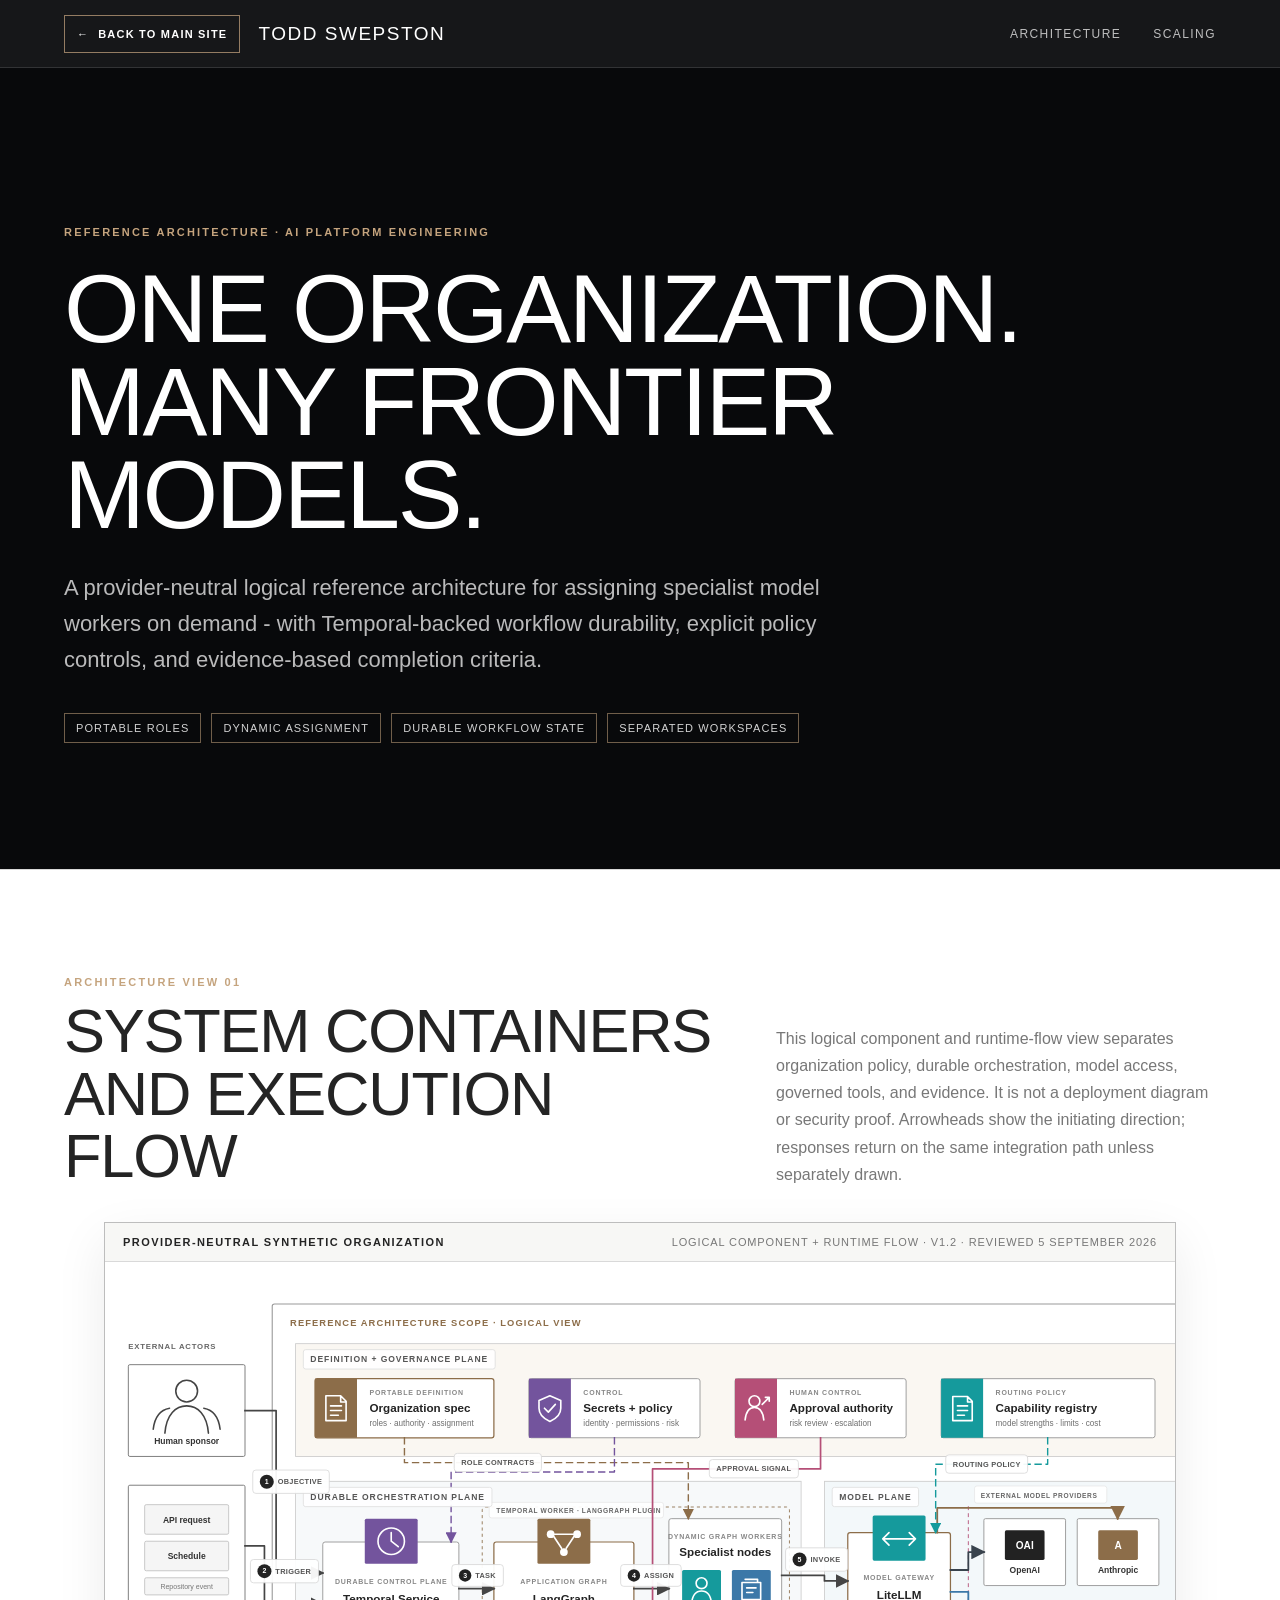
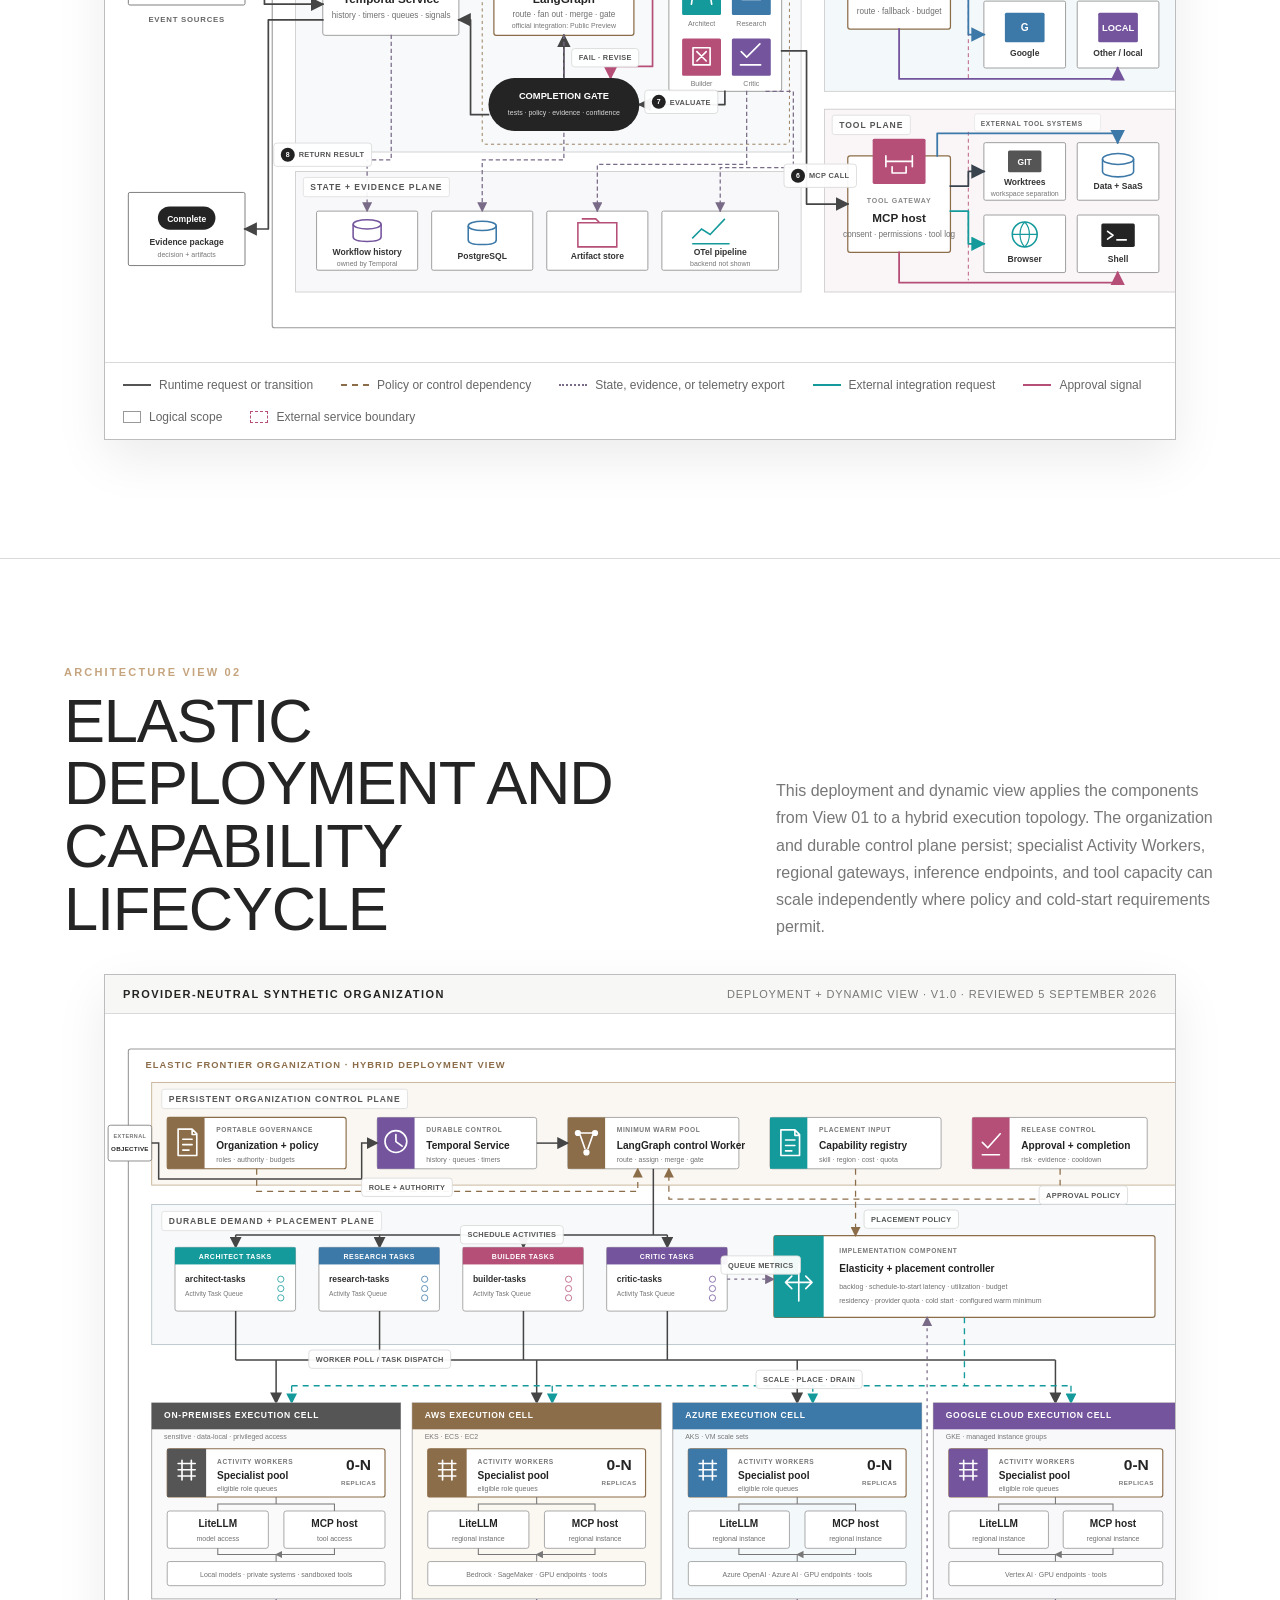
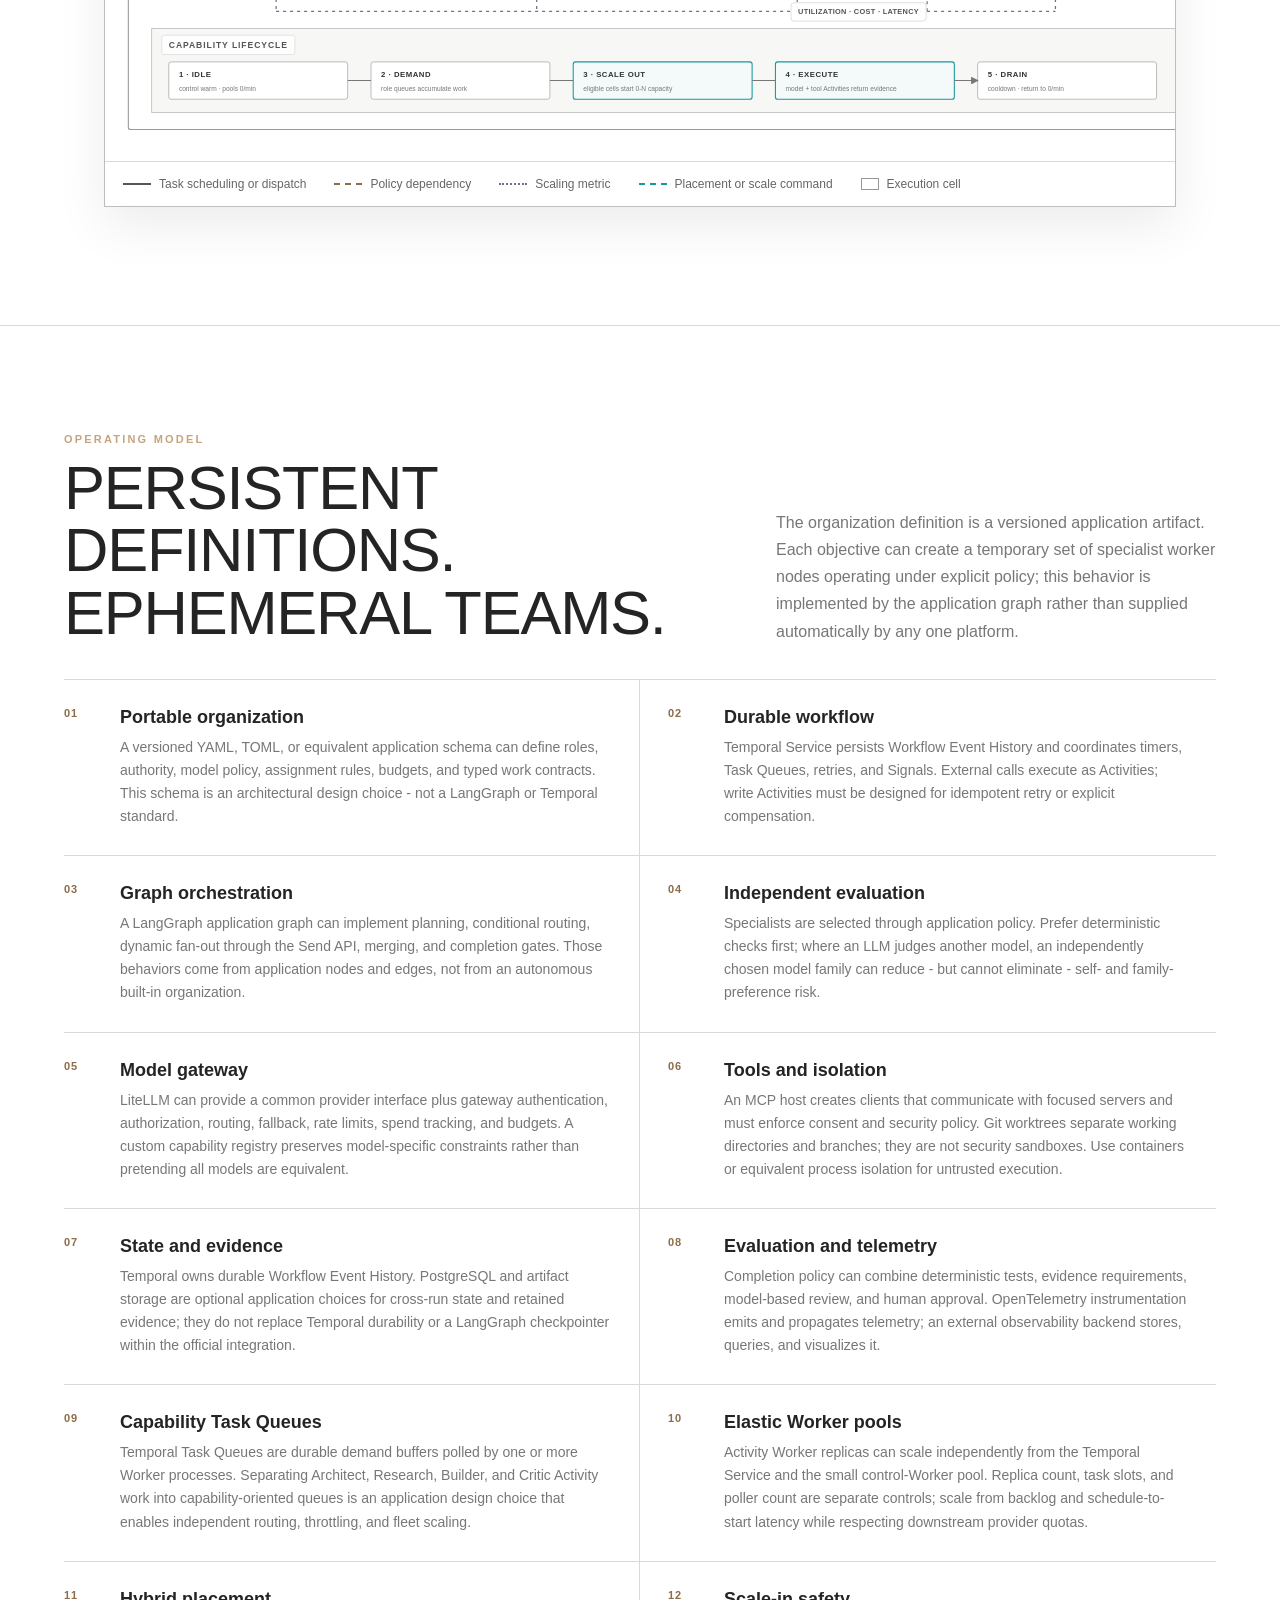
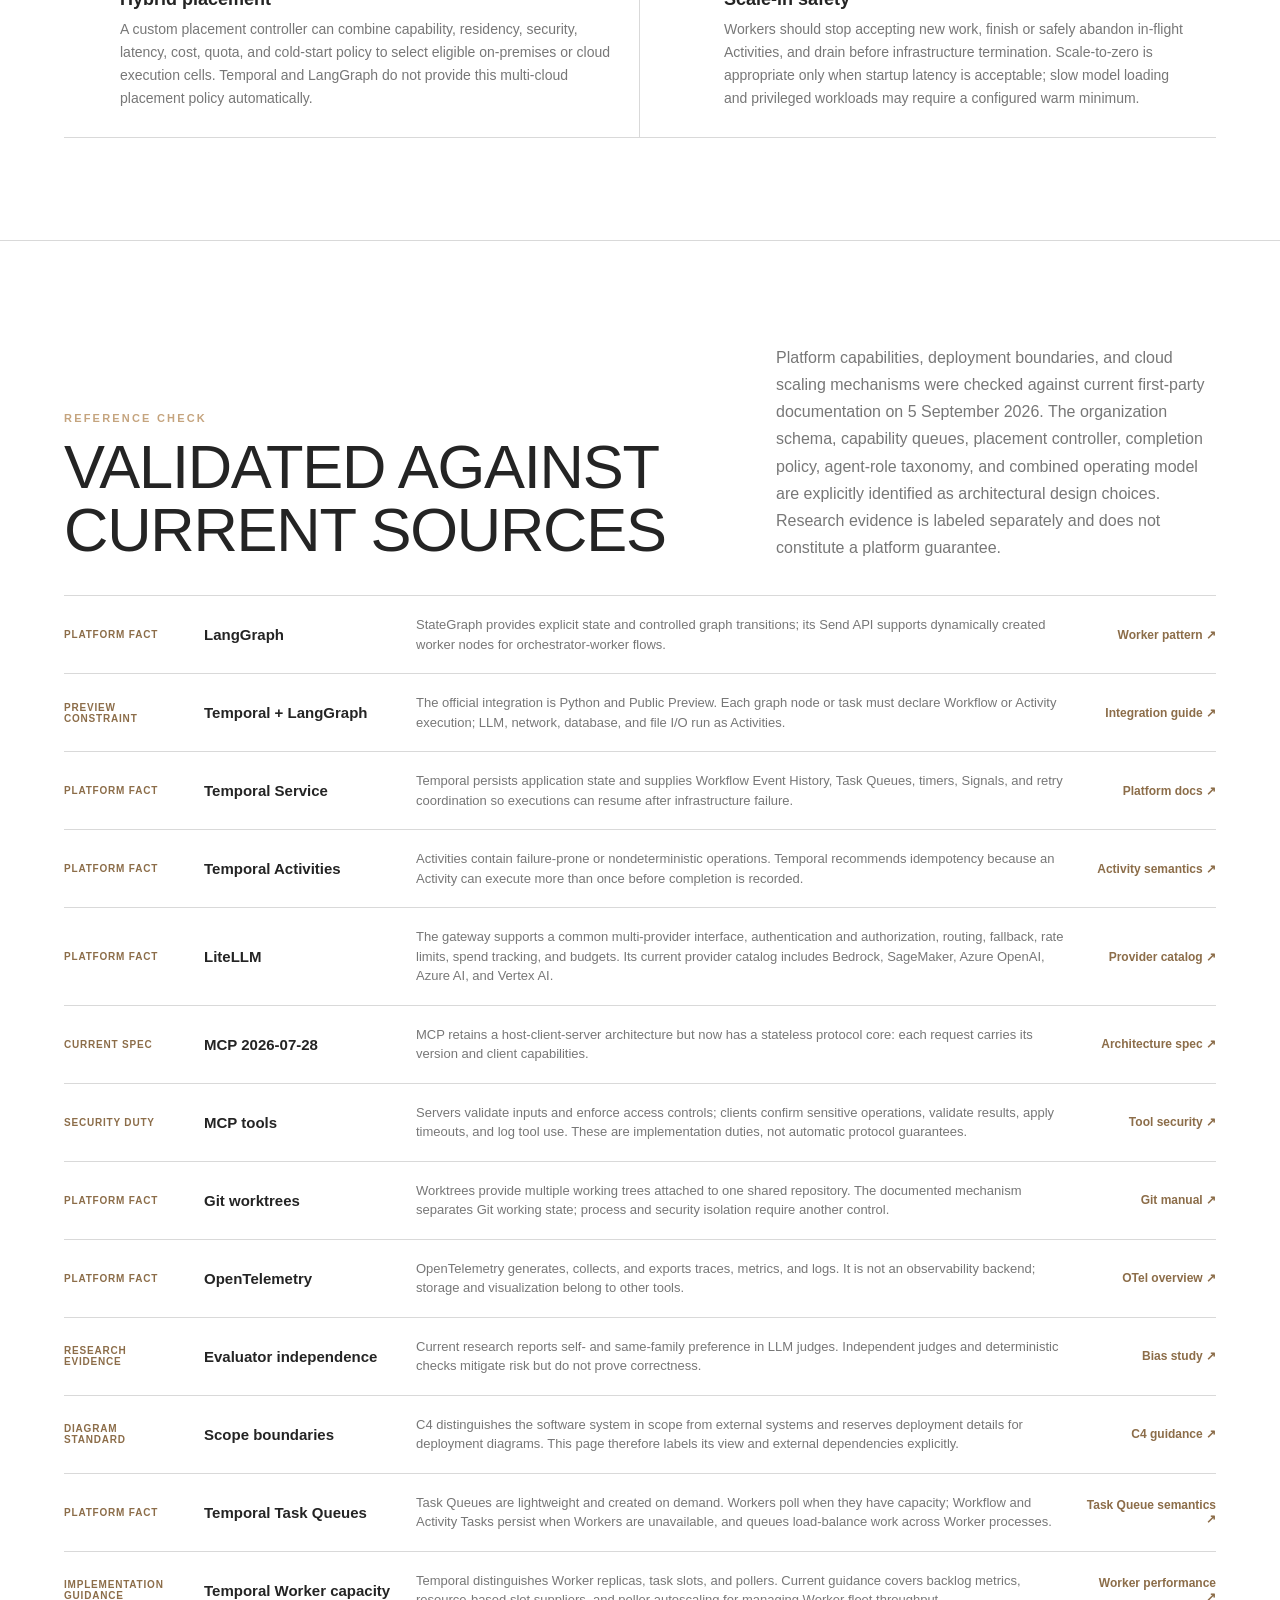
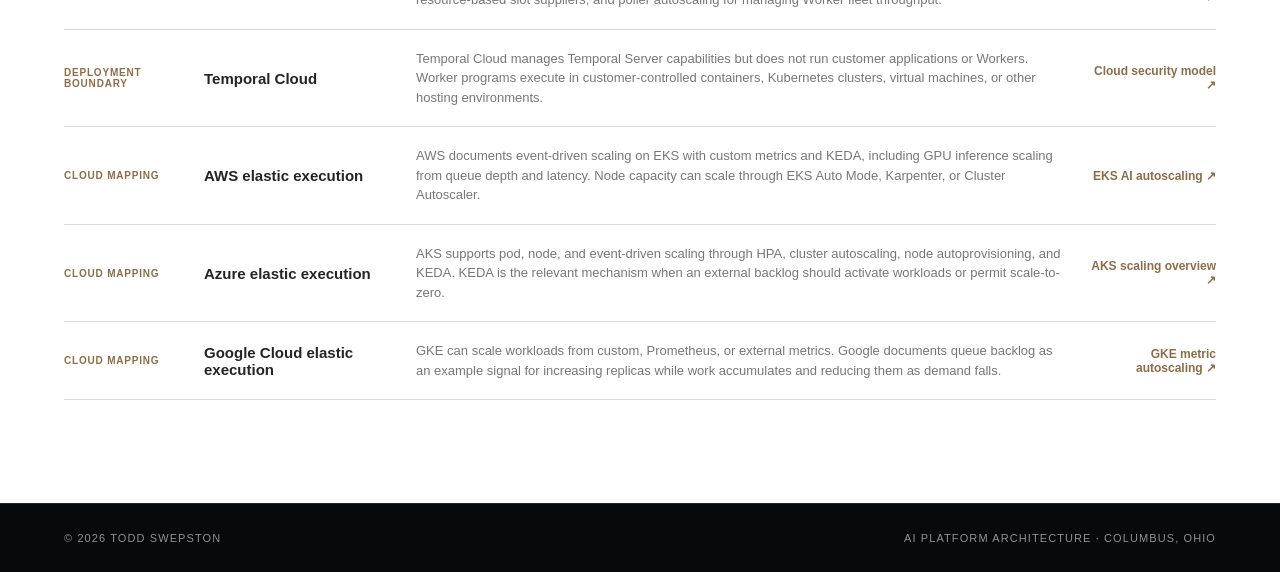
==== commit 3974e9c1: "Restore left header brand alignment" ====
--- a/frontier-organization/index.html
+++ b/frontier-organization/index.html
@@ -24,11 +24,11 @@
     body { margin: 0; color: var(--ink); background: var(--paper); font-family: "Verlag", "Helvetica Neue", Arial, sans-serif; }
     a { color: inherit; }
     .site-nav {
-      position: sticky; top: 0; z-index: 20; display: grid; grid-template-columns: minmax(0, 1fr) auto minmax(0, 1fr); align-items: center;
+      position: sticky; top: 0; z-index: 20; display: flex; align-items: center; justify-content: space-between;
       min-height: 68px; padding: 0 clamp(20px, 5vw, 72px); background: rgba(8, 9, 11, .94);
       color: #fff; border-bottom: 1px solid rgba(255,255,255,.12); backdrop-filter: blur(14px);
     }
-    .nav-home { display: flex; align-items: center; justify-self: start; }
+    .nav-home { display: flex; align-items: center; gap: 18px; }
     .back-link {
       display: inline-flex; align-items: center; gap: 9px; min-height: 38px; padding: 8px 12px;
       border: 1px solid rgba(197,164,126,.72); color: #fff; font-size: 11px; font-weight: 700;
@@ -37,8 +37,8 @@
     }
     .back-link:hover, .back-link:focus { border-color: var(--gold); background: var(--gold); color: var(--night); }
     .back-link:focus-visible, .back-to-top:focus-visible { outline: 2px solid #fff; outline-offset: 3px; }
-    .brand { justify-self: center; white-space: nowrap; font-family: "Slim Joe", "Helvetica Neue", sans-serif; font-size: 19px; letter-spacing: .08em; text-decoration: none; text-transform: uppercase; }
-    .site-nav nav { display: flex; justify-self: end; gap: clamp(16px, 2.5vw, 34px); }
+    .brand { display: inline-flex; align-items: center; min-height: 38px; white-space: nowrap; font-family: "Slim Joe", "Helvetica Neue", sans-serif; font-size: 19px; line-height: 1; letter-spacing: .08em; text-decoration: none; text-transform: uppercase; }
+    .site-nav nav { display: flex; gap: clamp(16px, 2.5vw, 34px); }
     .site-nav nav a { color: rgba(255,255,255,.72); font-size: 12px; letter-spacing: .12em; text-decoration: none; text-transform: uppercase; }
     .site-nav nav a:hover { color: var(--gold); }
     .hero { color: #fff; background: var(--night); padding: clamp(82px, 12vw, 154px) max(5vw, 24px) clamp(72px, 10vw, 126px); }
@@ -247,7 +247,8 @@
     @media (max-width: 600px) {
       .site-nav { min-height: 60px; }
       .site-nav nav a:not(:first-child) { display: none; }
-      .brand { display: none; }
+      .nav-home { gap: 0; }
+      .nav-home .brand { display: none; }
       .back-link { min-height: 36px; padding: 7px 10px; font-size: 10px; }
       .hero { padding-top: 70px; }
       .diagram-toolbar { align-items: flex-start; }
@@ -269,8 +270,8 @@
   <header class="site-nav">
     <div class="nav-home">
       <a class="back-link" href="../"><span aria-hidden="true">←</span> Back to main site</a>
+      <a class="brand" href="../">Todd Swepston</a>
     </div>
-    <a class="brand" href="../">Todd Swepston</a>
     <nav aria-label="Page navigation"><a href="#architecture">Architecture</a><a href="#elastic-deployment">Scaling</a><a href="#operating-model">Operating model</a><a href="#validation">Validation</a></nav>
   </header>
 
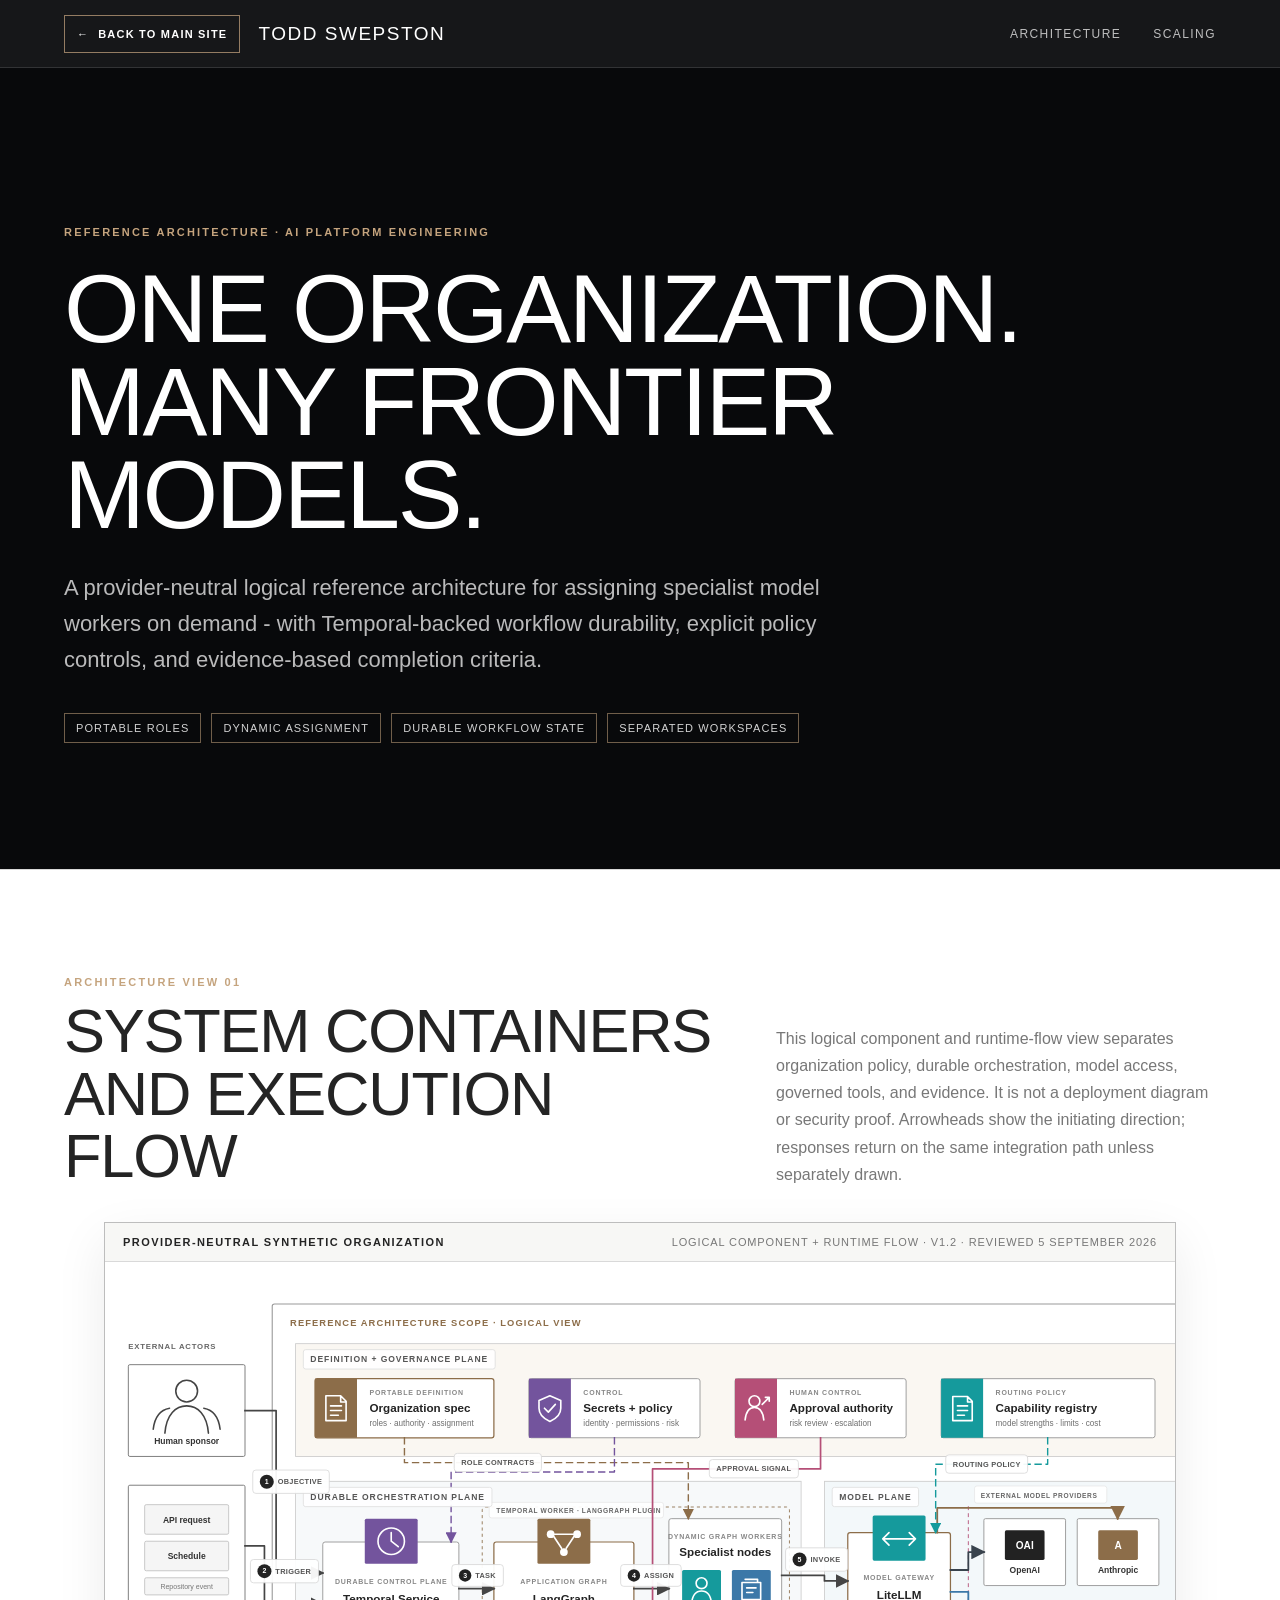
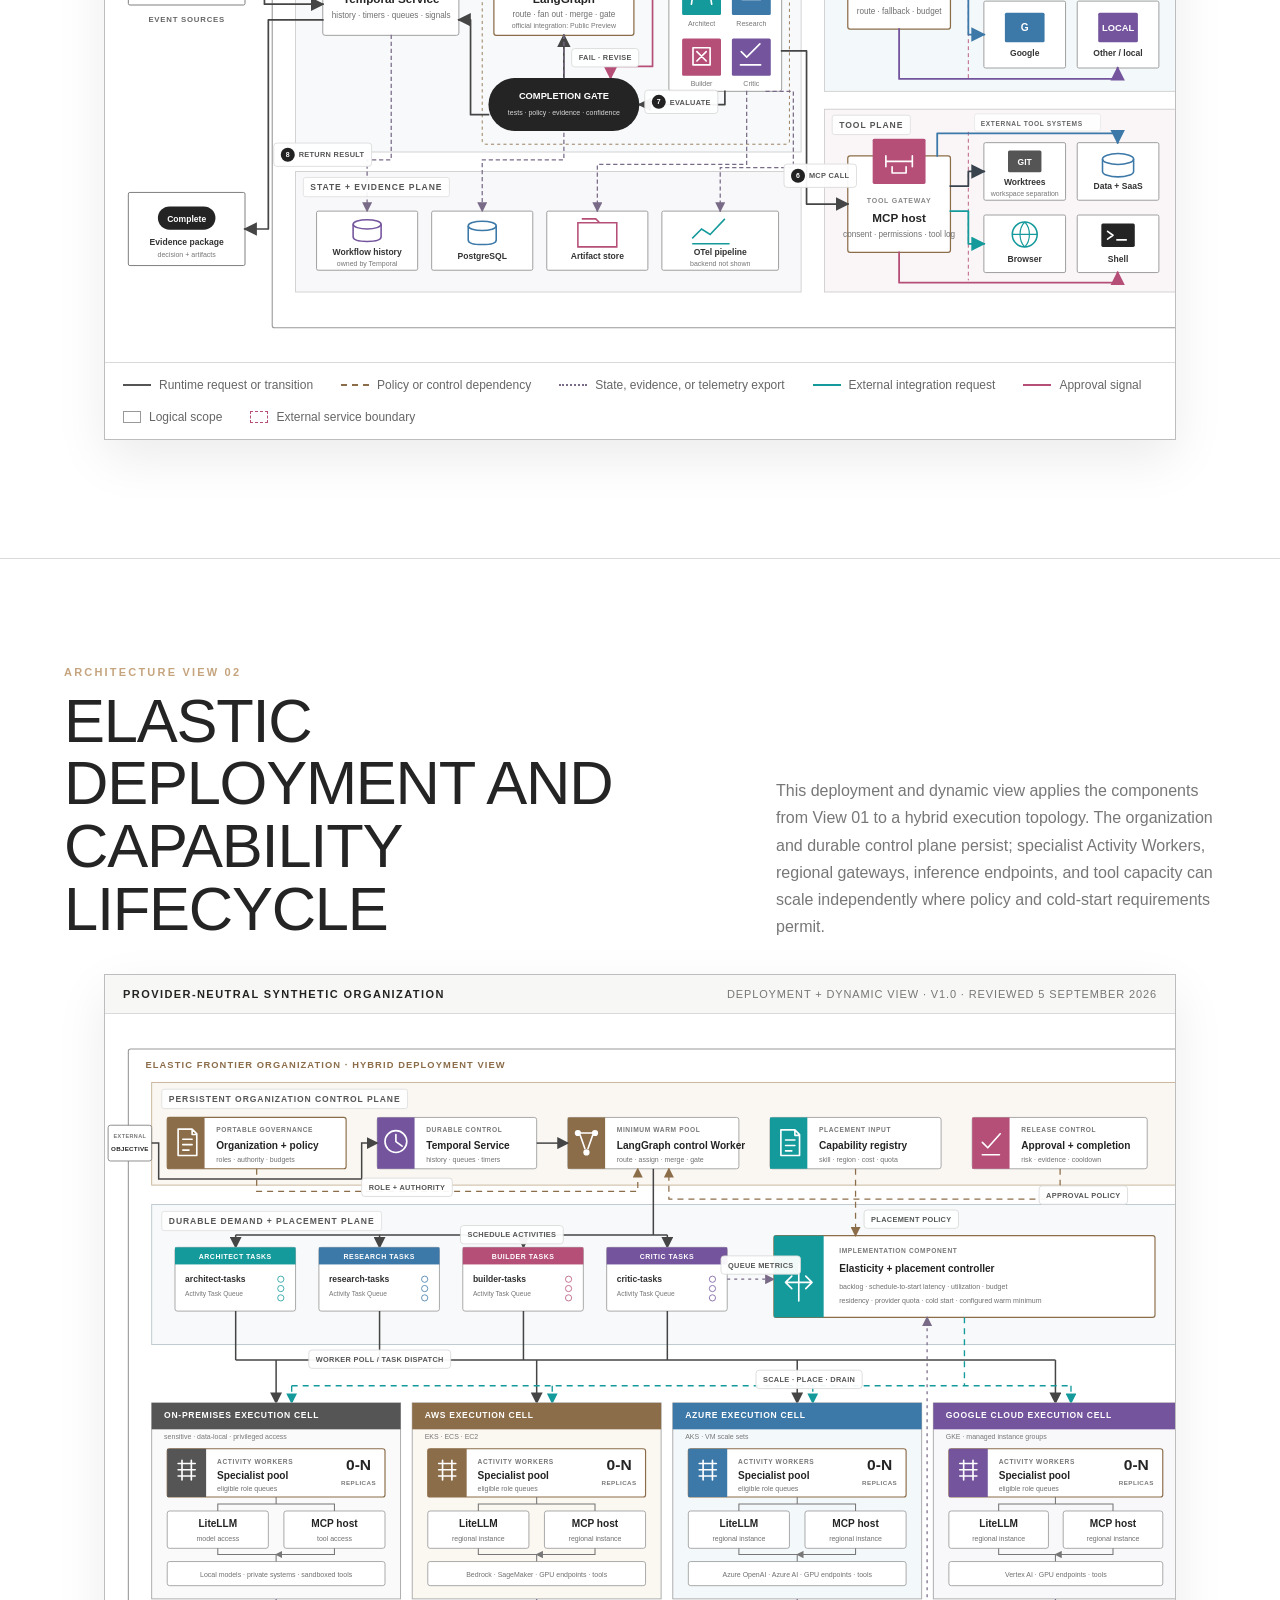
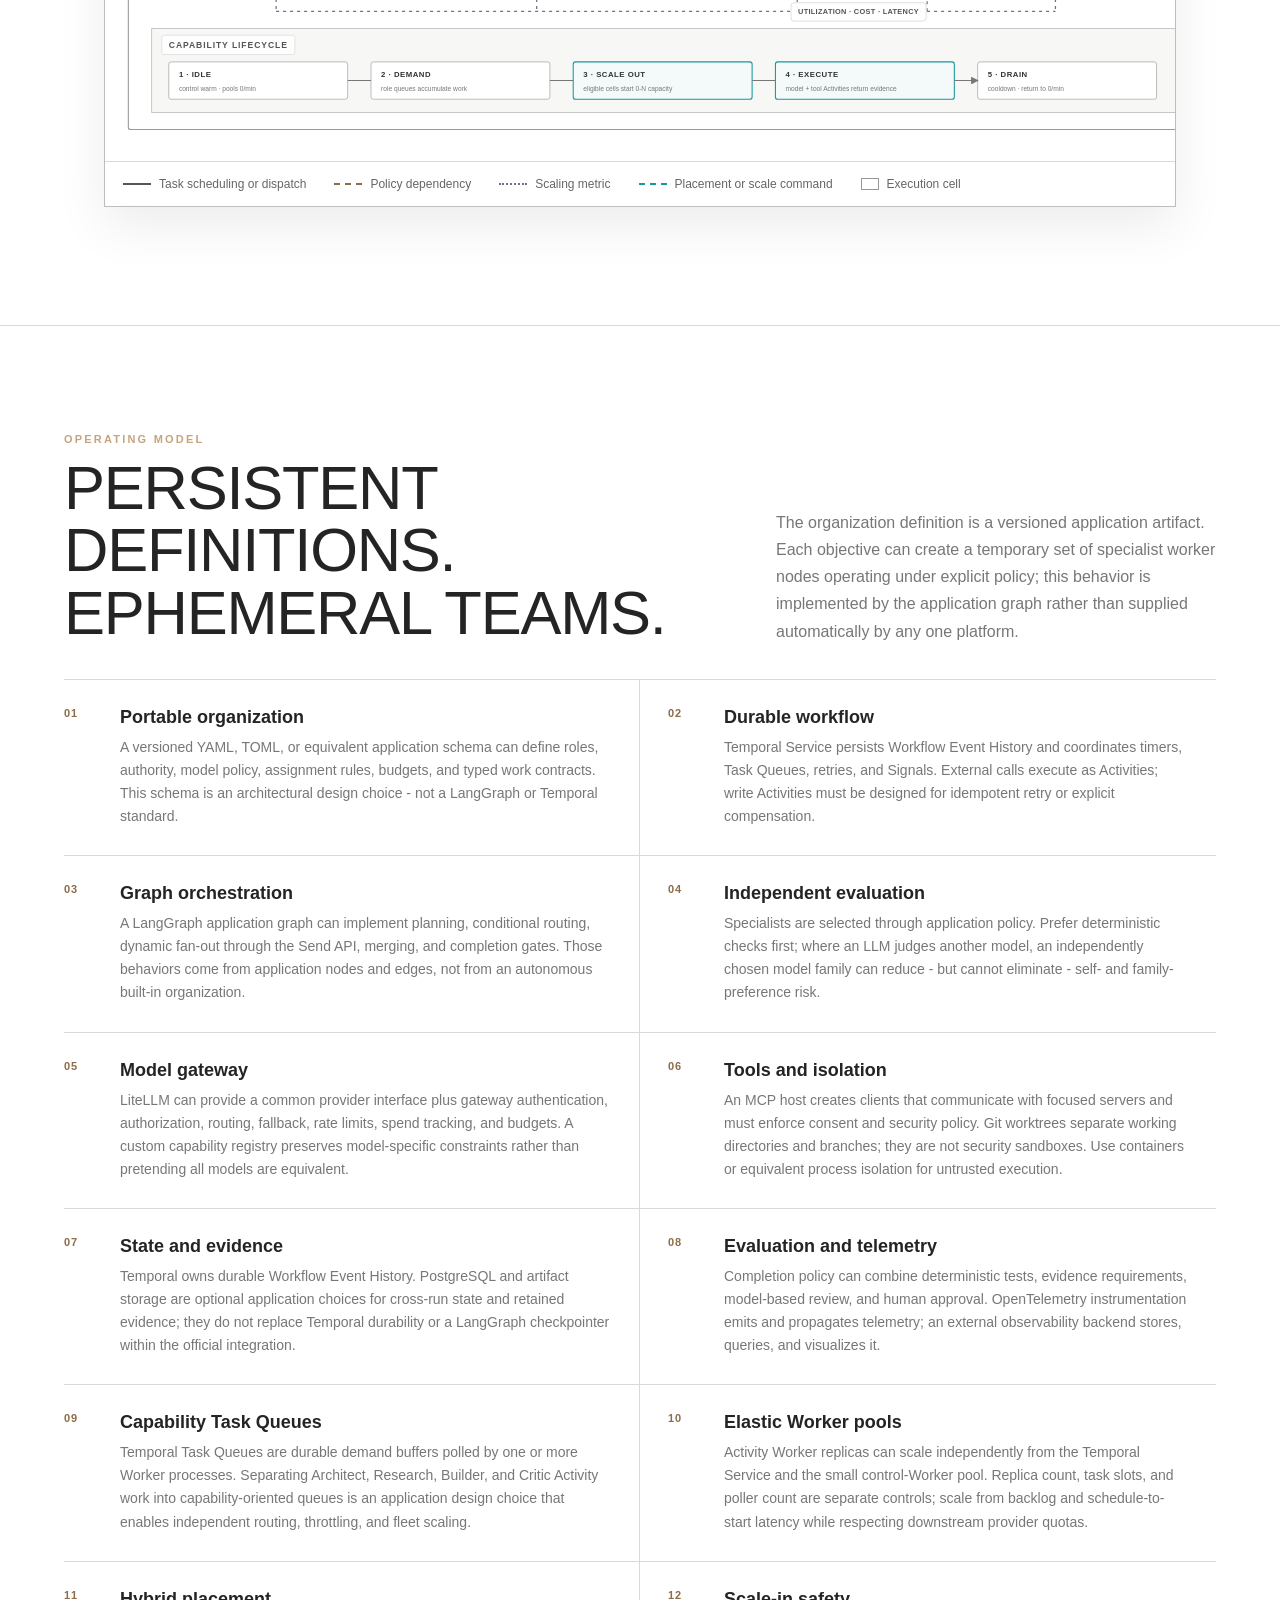
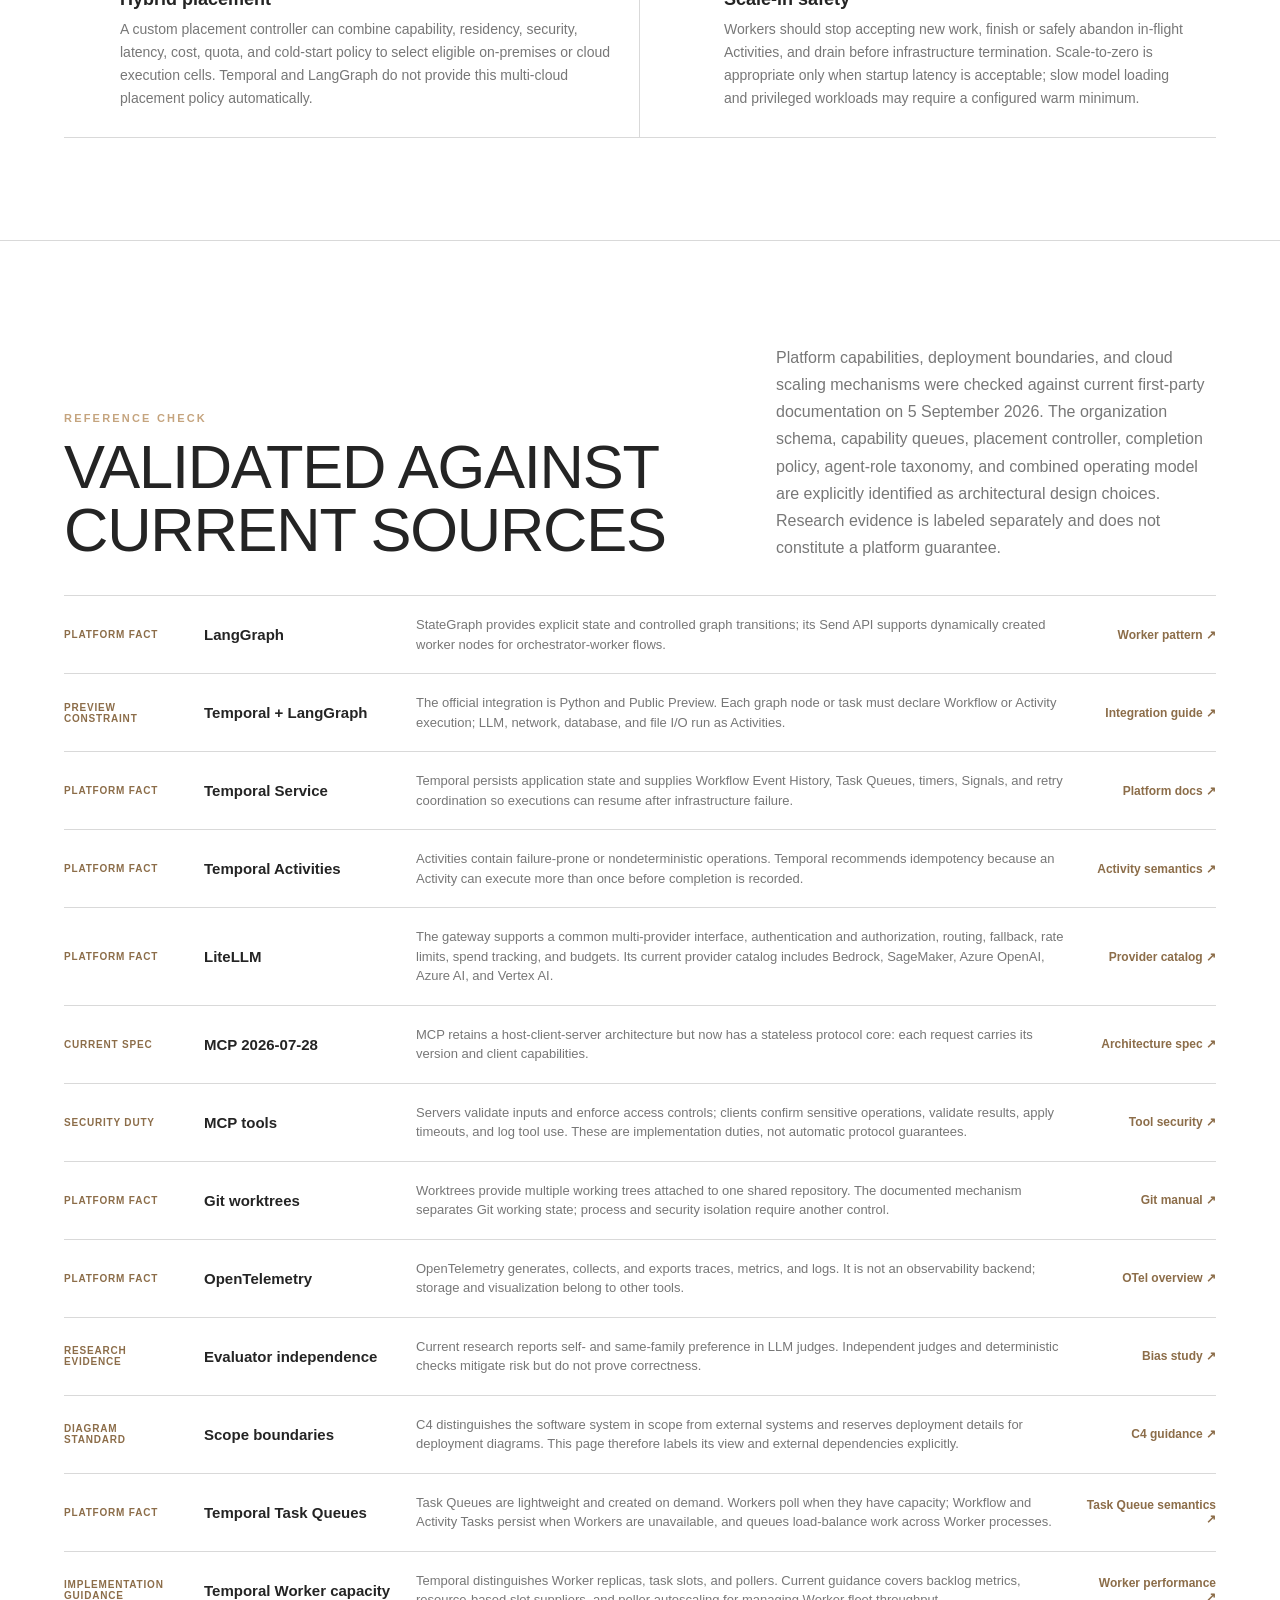
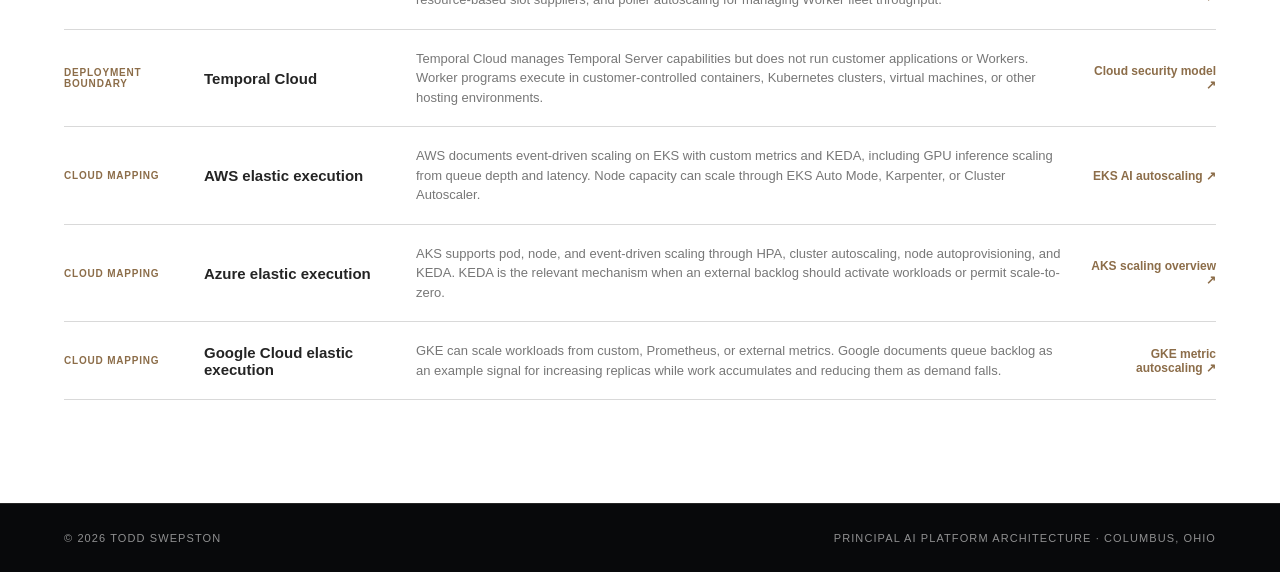
==== commit 103cf576: "updated styling" ====
--- a/frontier-organization/index.html
+++ b/frontier-organization/index.html
@@ -827,7 +827,7 @@
     </section>
   </main>
 
-  <footer><span>© <span id="year">2026</span> Todd Swepston</span><span>AI platform architecture · Columbus, Ohio</span></footer>
+  <footer><span>© <span id="year">2026</span> Todd Swepston</span><span>Principal AI platform architecture · Columbus, Ohio</span></footer>
   <a class="back-to-top" href="#top"><span aria-hidden="true">↑</span> Back to top</a>
 
   <div class="diagram-viewer" id="diagram-viewer" hidden>
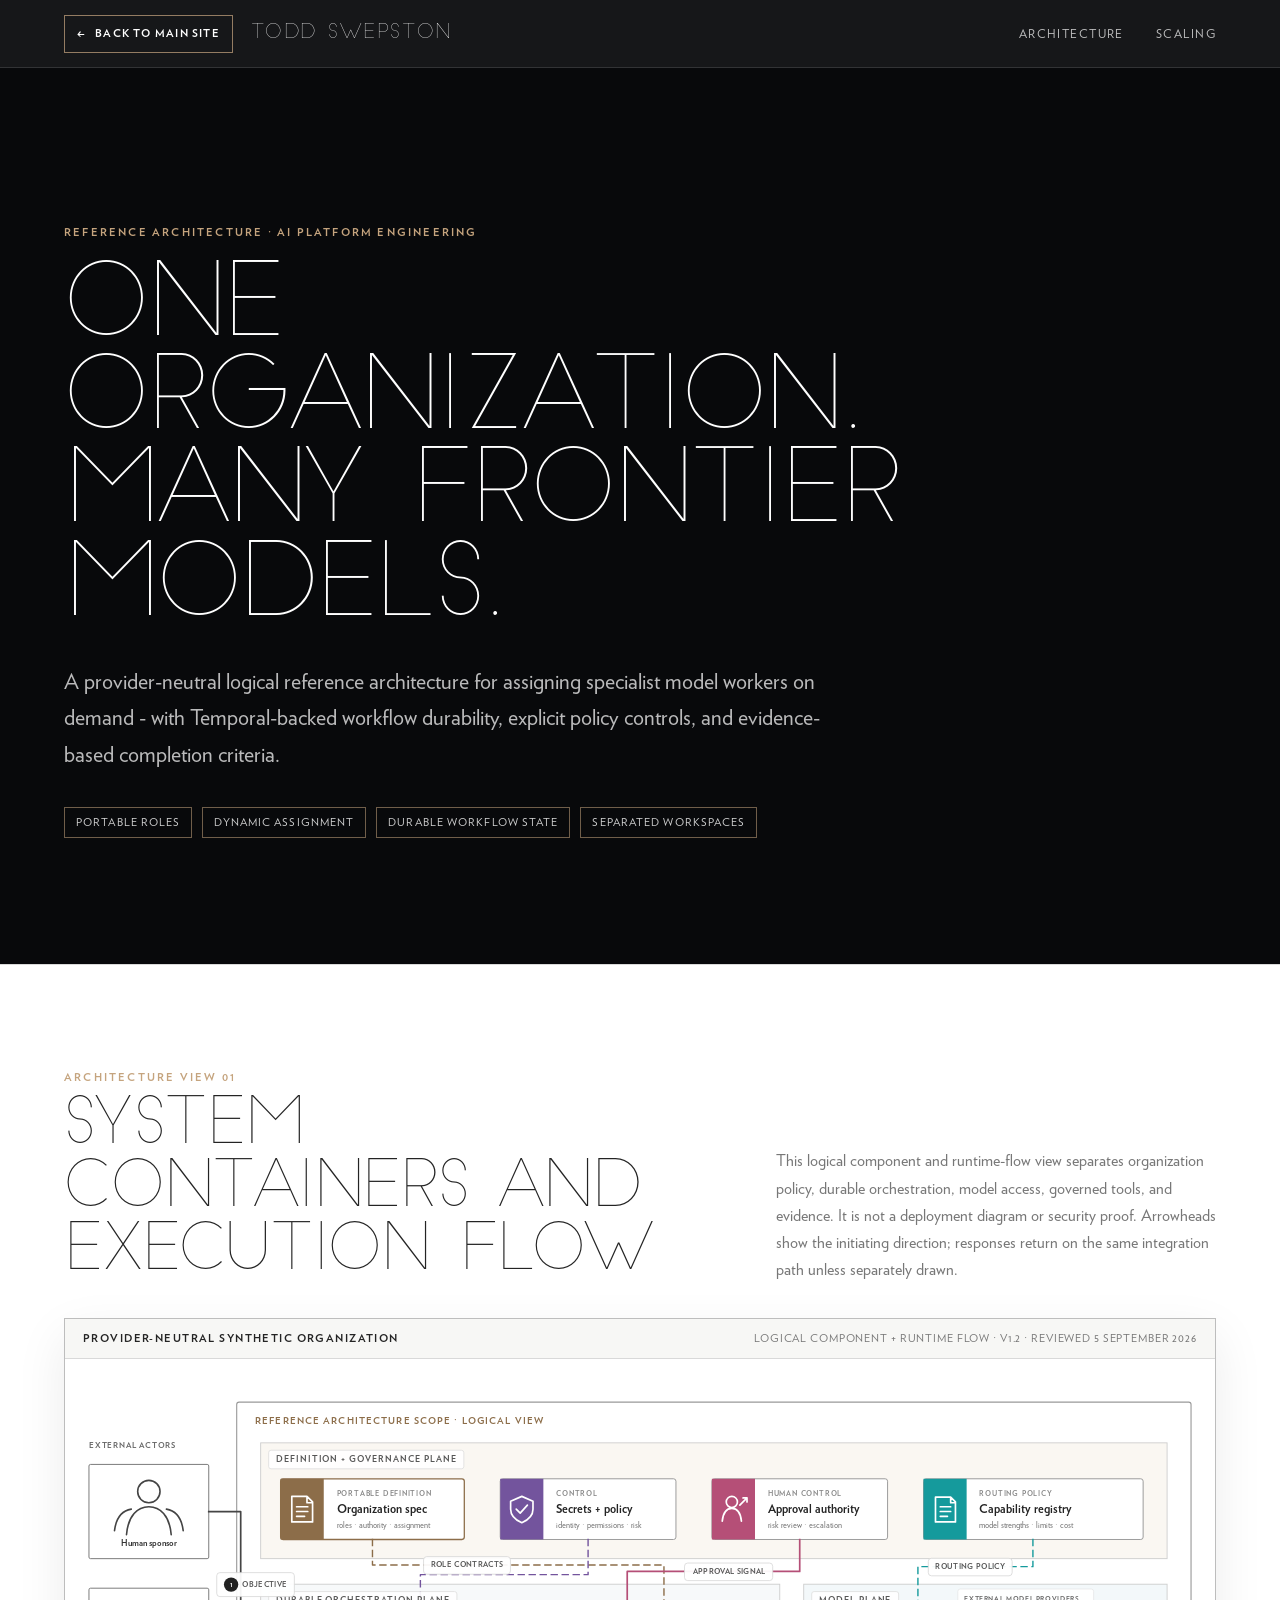
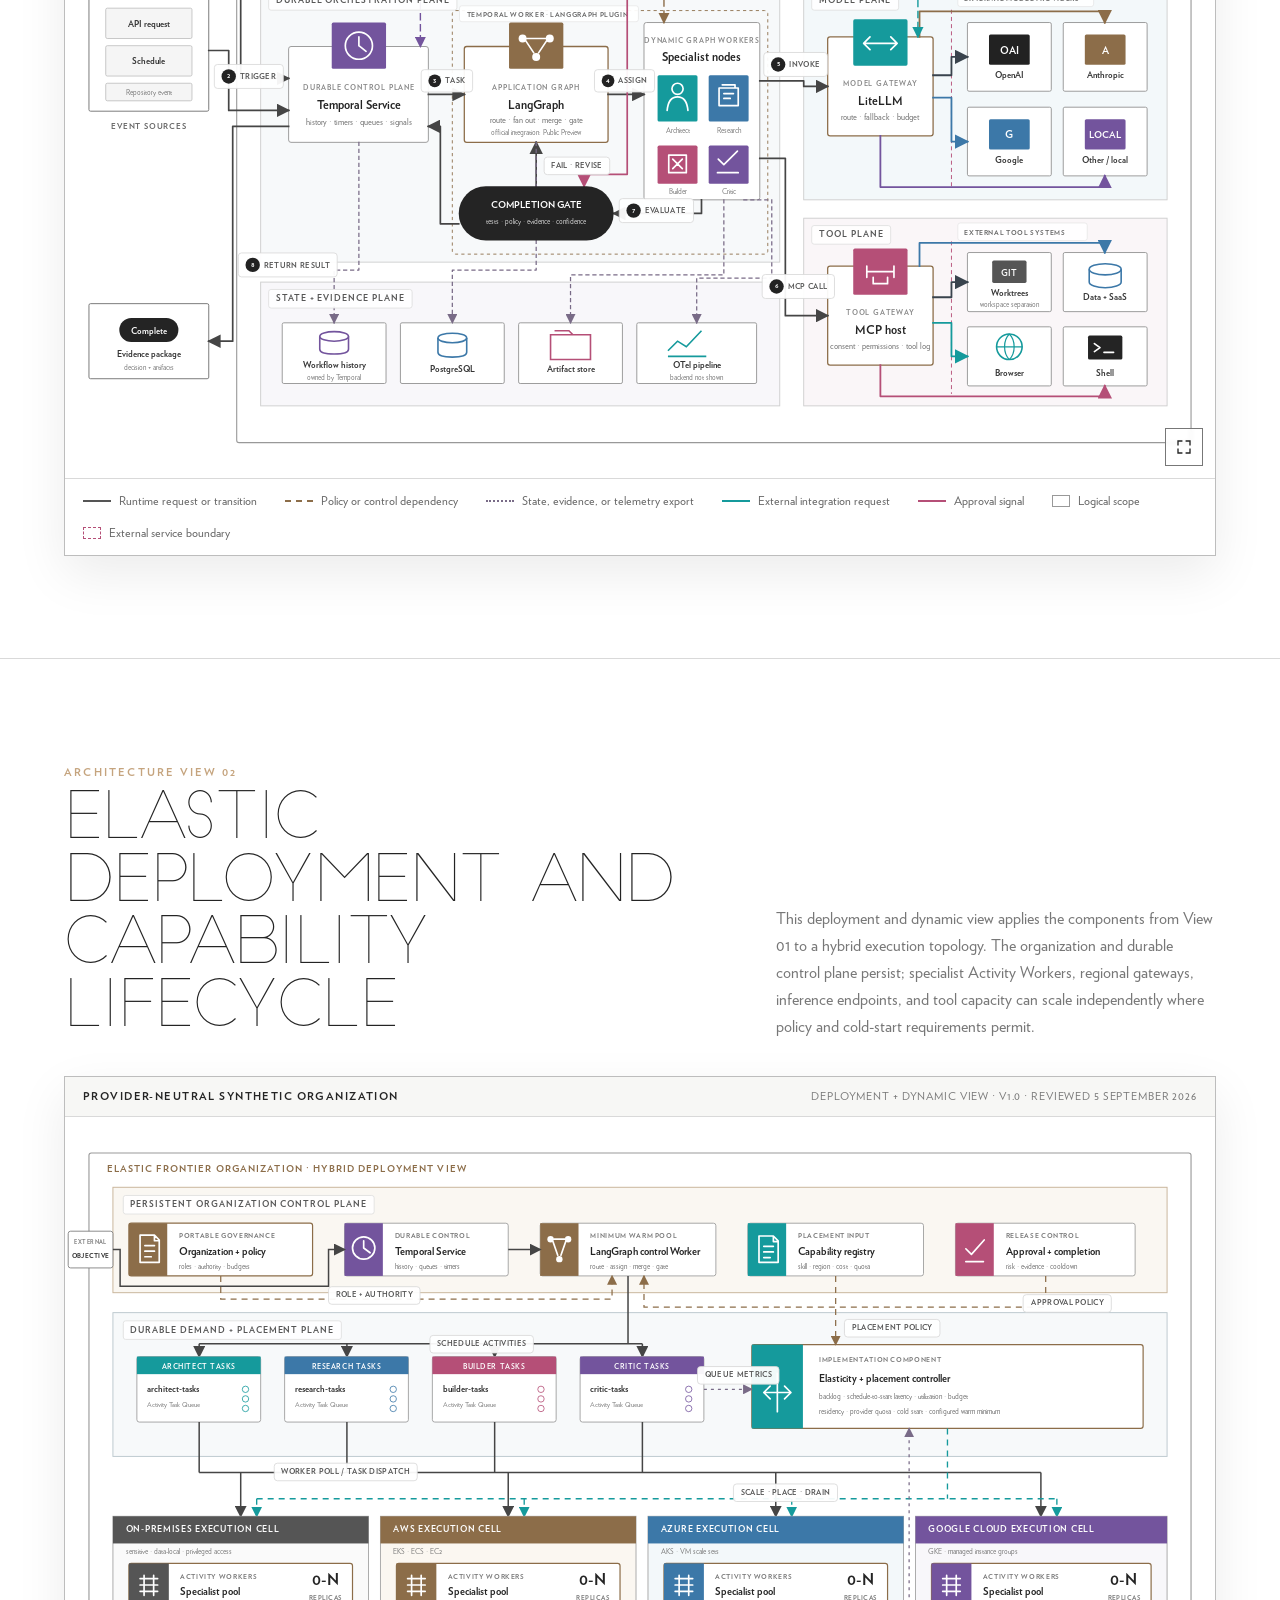
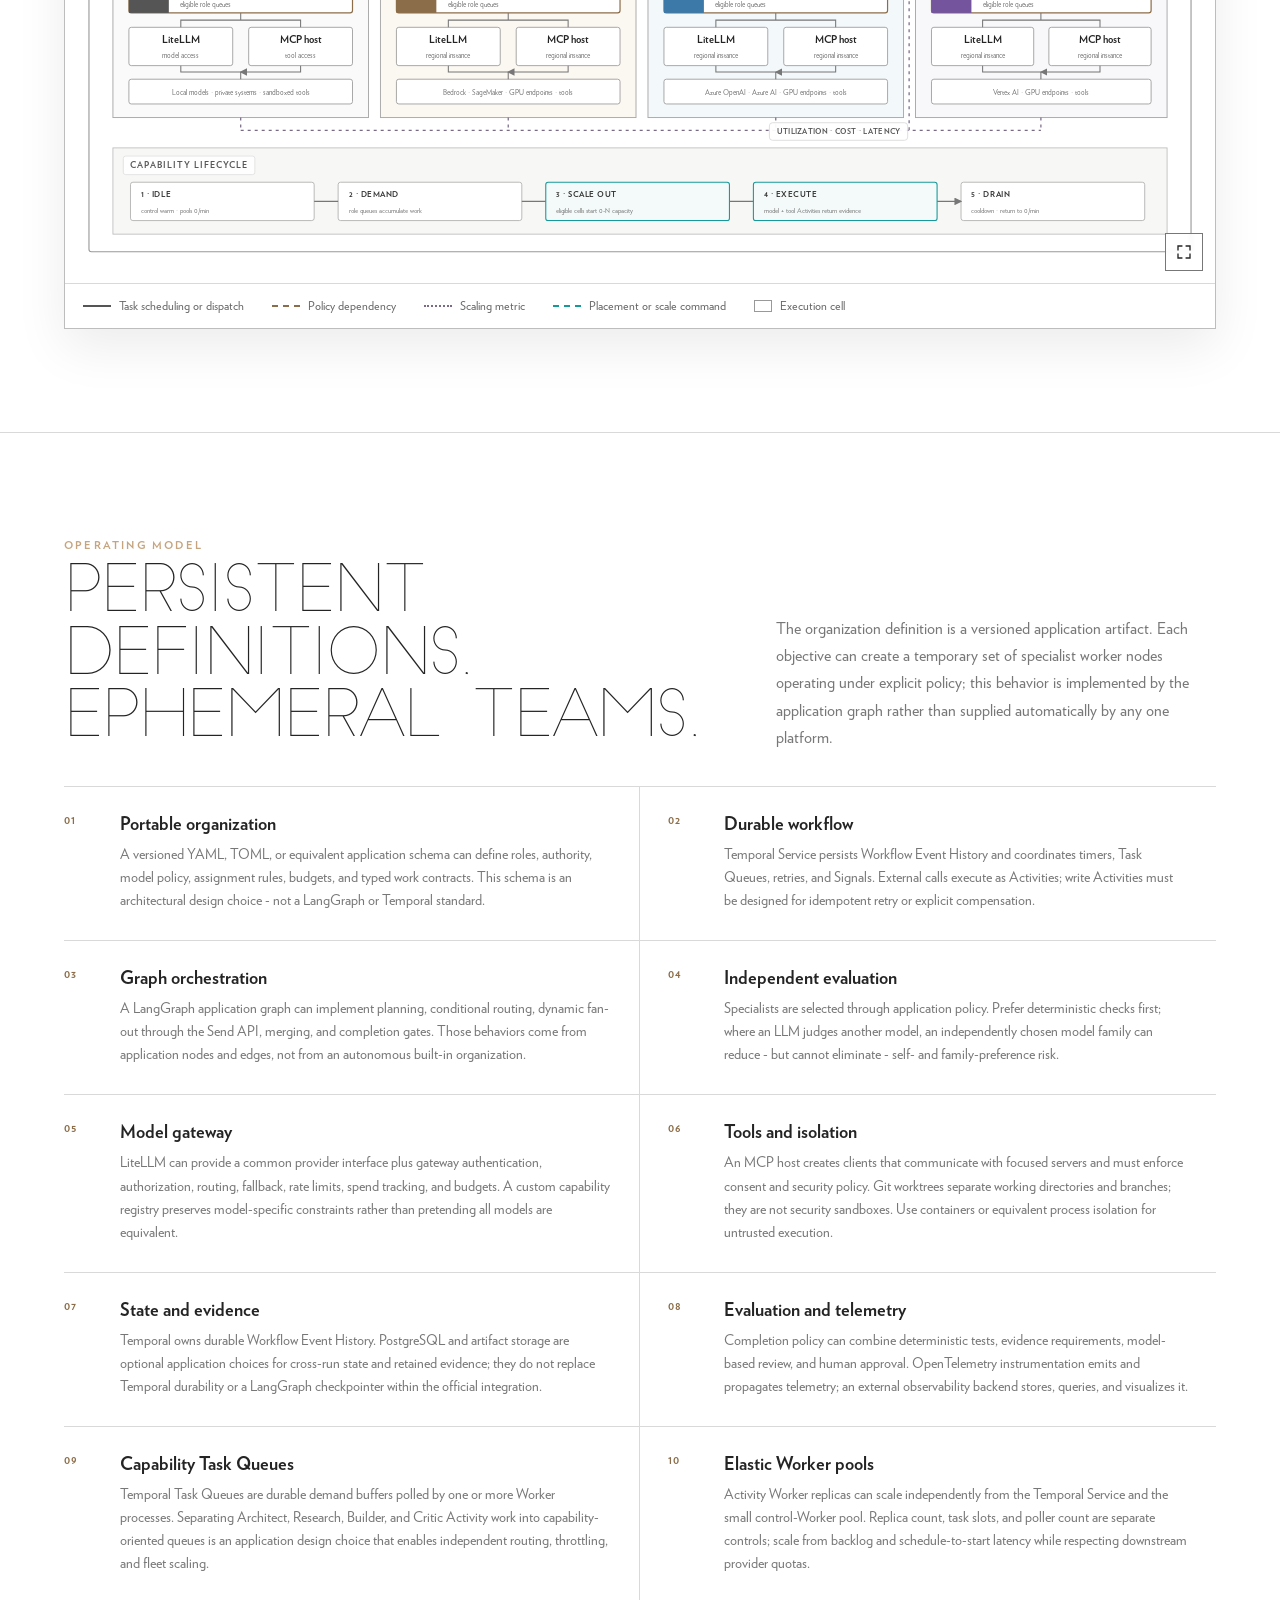
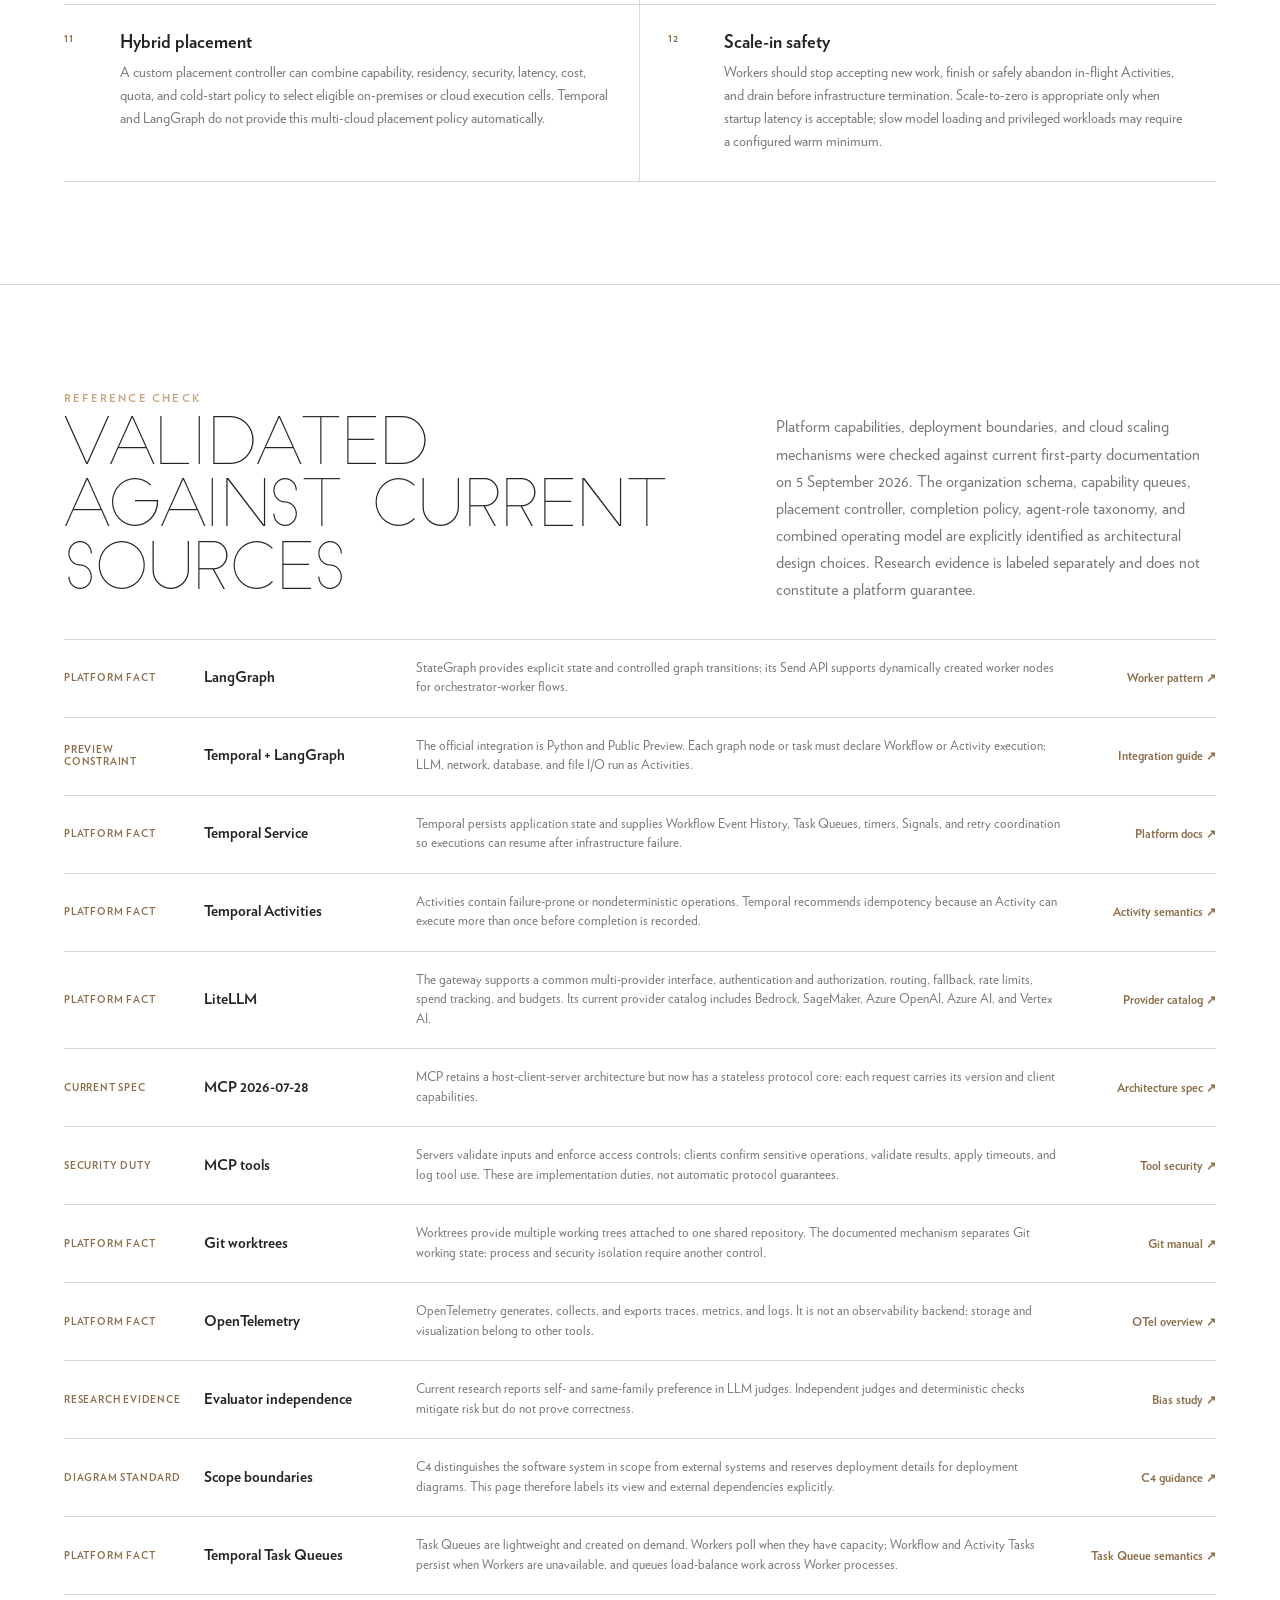
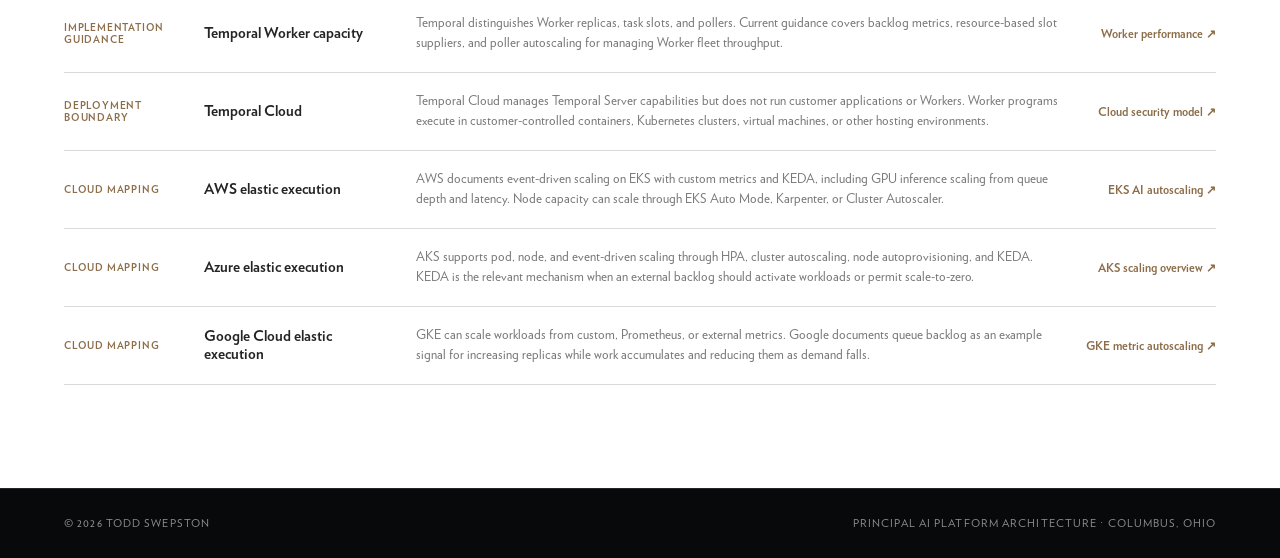
==== commit 5d934203: "Fix mobile and tablet layout - Frontier page: shrink headline minimum so ORGANIZATION no longer clip" ====
--- a/frontier-organization/index.html
+++ b/frontier-organization/index.html
@@ -11,9 +11,9 @@
   <meta property="og:description" content="A source-validated logical architecture for coordinating specialist agents across frontier model providers.">
   <title>Todd Swepston - Frontier Organization Architecture</title>
   <style>
-    @font-face { font-family: "Slim Joe"; src: url("https://toddswepston.com/assets/fonts/Slim-Joe/Slim-Joe.woff") format("woff"); font-display: swap; }
-    @font-face { font-family: "Verlag"; src: url("https://toddswepston.com/assets/fonts/Verlag-Book/Verlag-Book.woff") format("woff"); font-weight: 400; font-display: swap; }
-    @font-face { font-family: "Verlag"; src: url("https://toddswepston.com/assets/fonts/Verlag-Book/Verlag-Bold.woff") format("woff"); font-weight: 700; font-display: swap; }
+    @font-face { font-family: "Slim Joe"; src: url("../assets/fonts/Slim-Joe/Slim-Joe.woff") format("woff"); font-display: swap; }
+    @font-face { font-family: "Verlag"; src: url("../assets/fonts/Verlag-Book/Verlag-Book.woff") format("woff"); font-weight: 400; font-display: swap; }
+    @font-face { font-family: "Verlag"; src: url("../assets/fonts/Verlag-Book/Verlag-Bold.woff") format("woff"); font-weight: 700; font-display: swap; }
     :root {
       --ink: #242424; --muted: #777; --line: #d9d9d9; --soft: #f7f7f5;
       --paper: #fff; --night: #08090b; --gold: #c5a47e; --gold-dark: #8c6d49;
@@ -44,16 +44,16 @@
     .hero { color: #fff; background: var(--night); padding: clamp(82px, 12vw, 154px) max(5vw, 24px) clamp(72px, 10vw, 126px); }
     .hero-inner, .content { width: min(1240px, 100%); margin: 0 auto; }
     .eyebrow, .section-label { color: var(--gold); font-size: 11px; font-weight: 700; letter-spacing: .2em; text-transform: uppercase; }
-    h1 { max-width: 1000px; margin: 22px 0 28px; font-family: "Slim Joe", "Helvetica Neue", sans-serif; font-size: clamp(48px, 7.6vw, 104px); font-weight: 400; letter-spacing: -.025em; line-height: .96; text-transform: uppercase; }
+    h1 { max-width: 1000px; margin: 22px 0 28px; font-family: "Slim Joe", "Helvetica Neue", sans-serif; font-size: clamp(32px, 7.6vw, 104px); font-weight: 400; letter-spacing: -.025em; overflow-wrap: break-word; line-height: .96; text-transform: uppercase; }
     .hero p { max-width: 760px; margin: 0; color: rgba(255,255,255,.72); font-size: clamp(17px, 1.8vw, 22px); line-height: 1.65; }
     .hero-meta { display: flex; flex-wrap: wrap; gap: 10px; margin-top: 34px; }
     .hero-meta span { padding: 8px 11px; border: 1px solid rgba(197,164,126,.55); color: rgba(255,255,255,.82); font-size: 11px; letter-spacing: .1em; text-transform: uppercase; }
     section { padding: clamp(68px, 8vw, 108px) max(5vw, 24px); }
     section + section { border-top: 1px solid var(--line); }
     .section-head { display: grid; grid-template-columns: minmax(0, 1fr) minmax(280px, 440px); gap: 40px; align-items: end; margin-bottom: 34px; }
-    h2 { margin: 10px 0 0; font-family: "Slim Joe", "Helvetica Neue", sans-serif; font-size: clamp(34px, 4.8vw, 62px); font-weight: 400; letter-spacing: -.02em; line-height: 1.02; text-transform: uppercase; }
+    h2 { margin: 10px 0 0; font-family: "Slim Joe", "Helvetica Neue", sans-serif; font-size: clamp(28px, 4.8vw, 62px); font-weight: 400; letter-spacing: -.02em; line-height: 1.02; text-transform: uppercase; }
     .section-head > p { margin: 0; color: var(--muted); font-size: 16px; line-height: 1.7; }
-    .diagram-frame { border: 1px solid #bdbdbd; background: #fff; box-shadow: 0 18px 48px rgba(0,0,0,.08); }
+    .diagram-frame { margin: 0; border: 1px solid #bdbdbd; background: #fff; box-shadow: 0 18px 48px rgba(0,0,0,.08); }
     .diagram-toolbar { display: flex; flex-wrap: wrap; align-items: center; justify-content: space-between; gap: 16px; padding: 13px 18px; border-bottom: 1px solid var(--line); background: var(--soft); }
     .diagram-id { font-size: 11px; font-weight: 700; letter-spacing: .13em; text-transform: uppercase; }
     .diagram-meta { color: var(--muted); font-size: 11px; letter-spacing: .08em; text-transform: uppercase; }
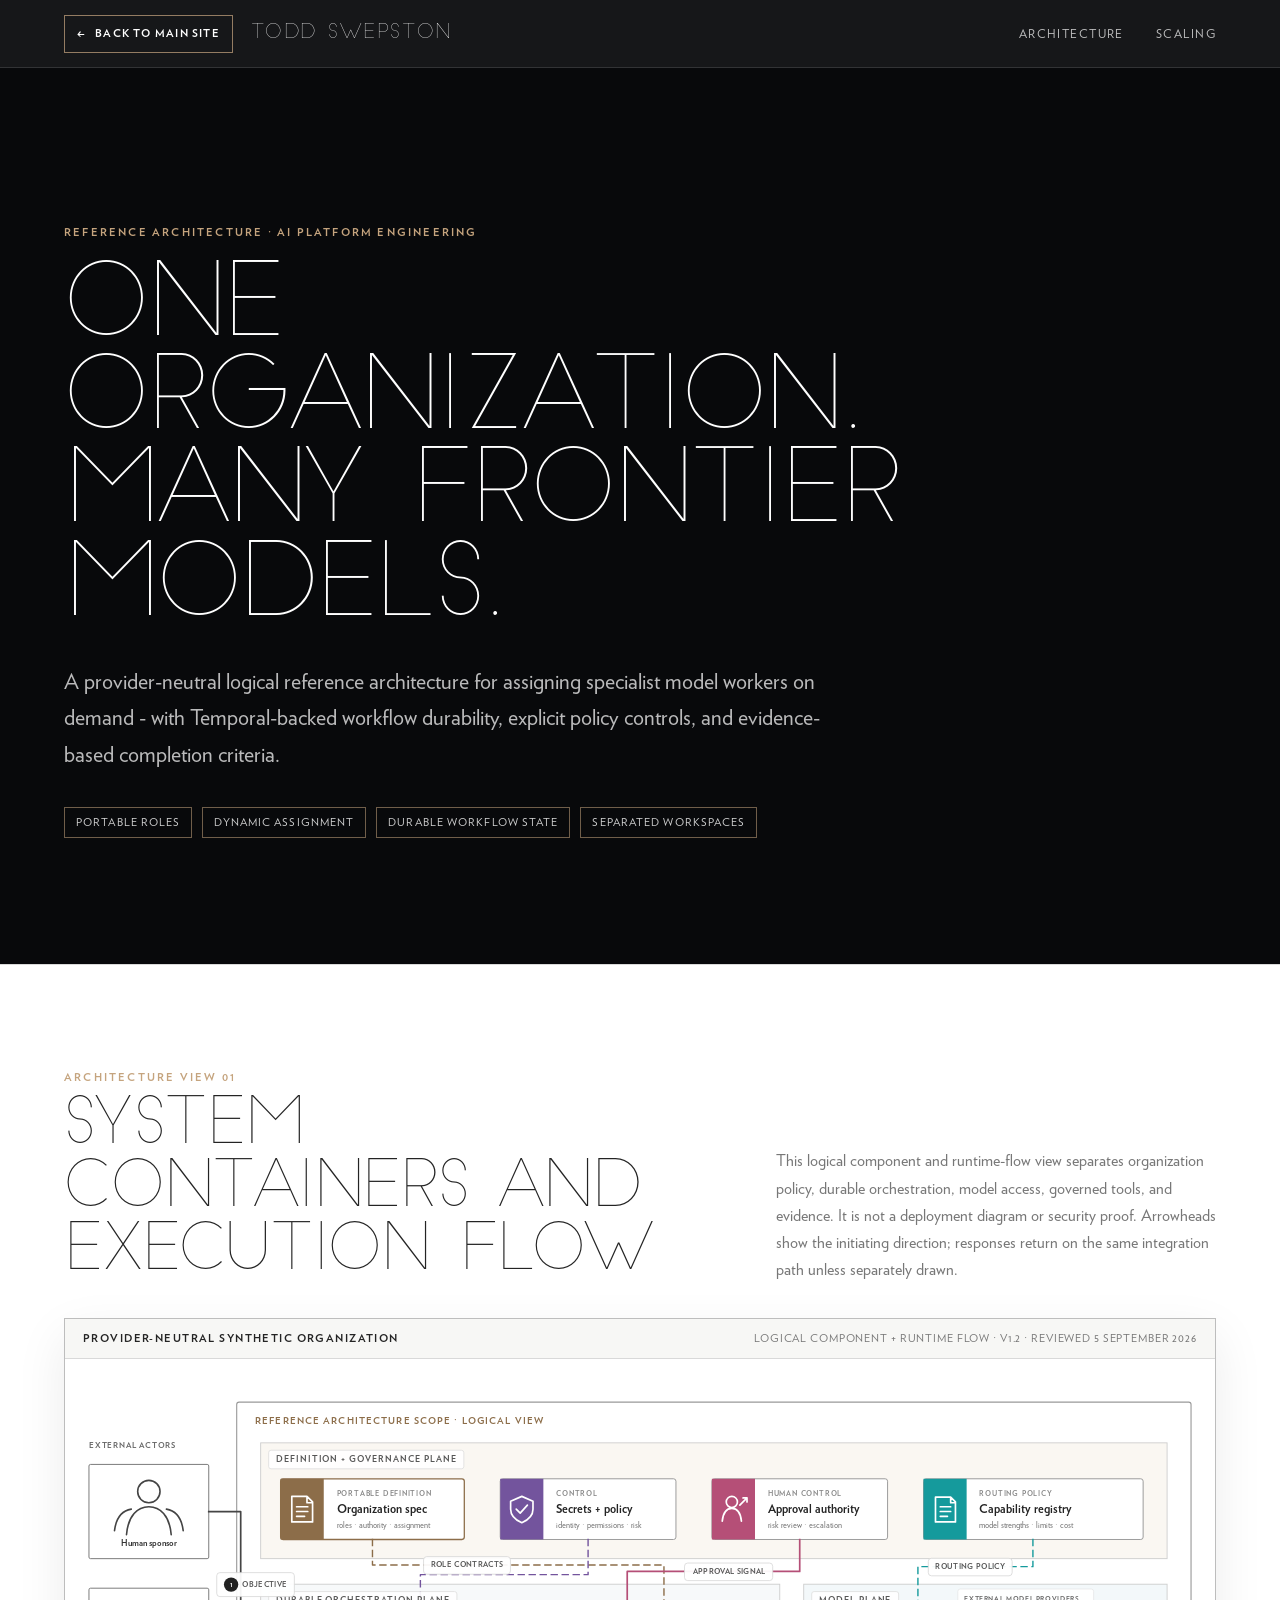
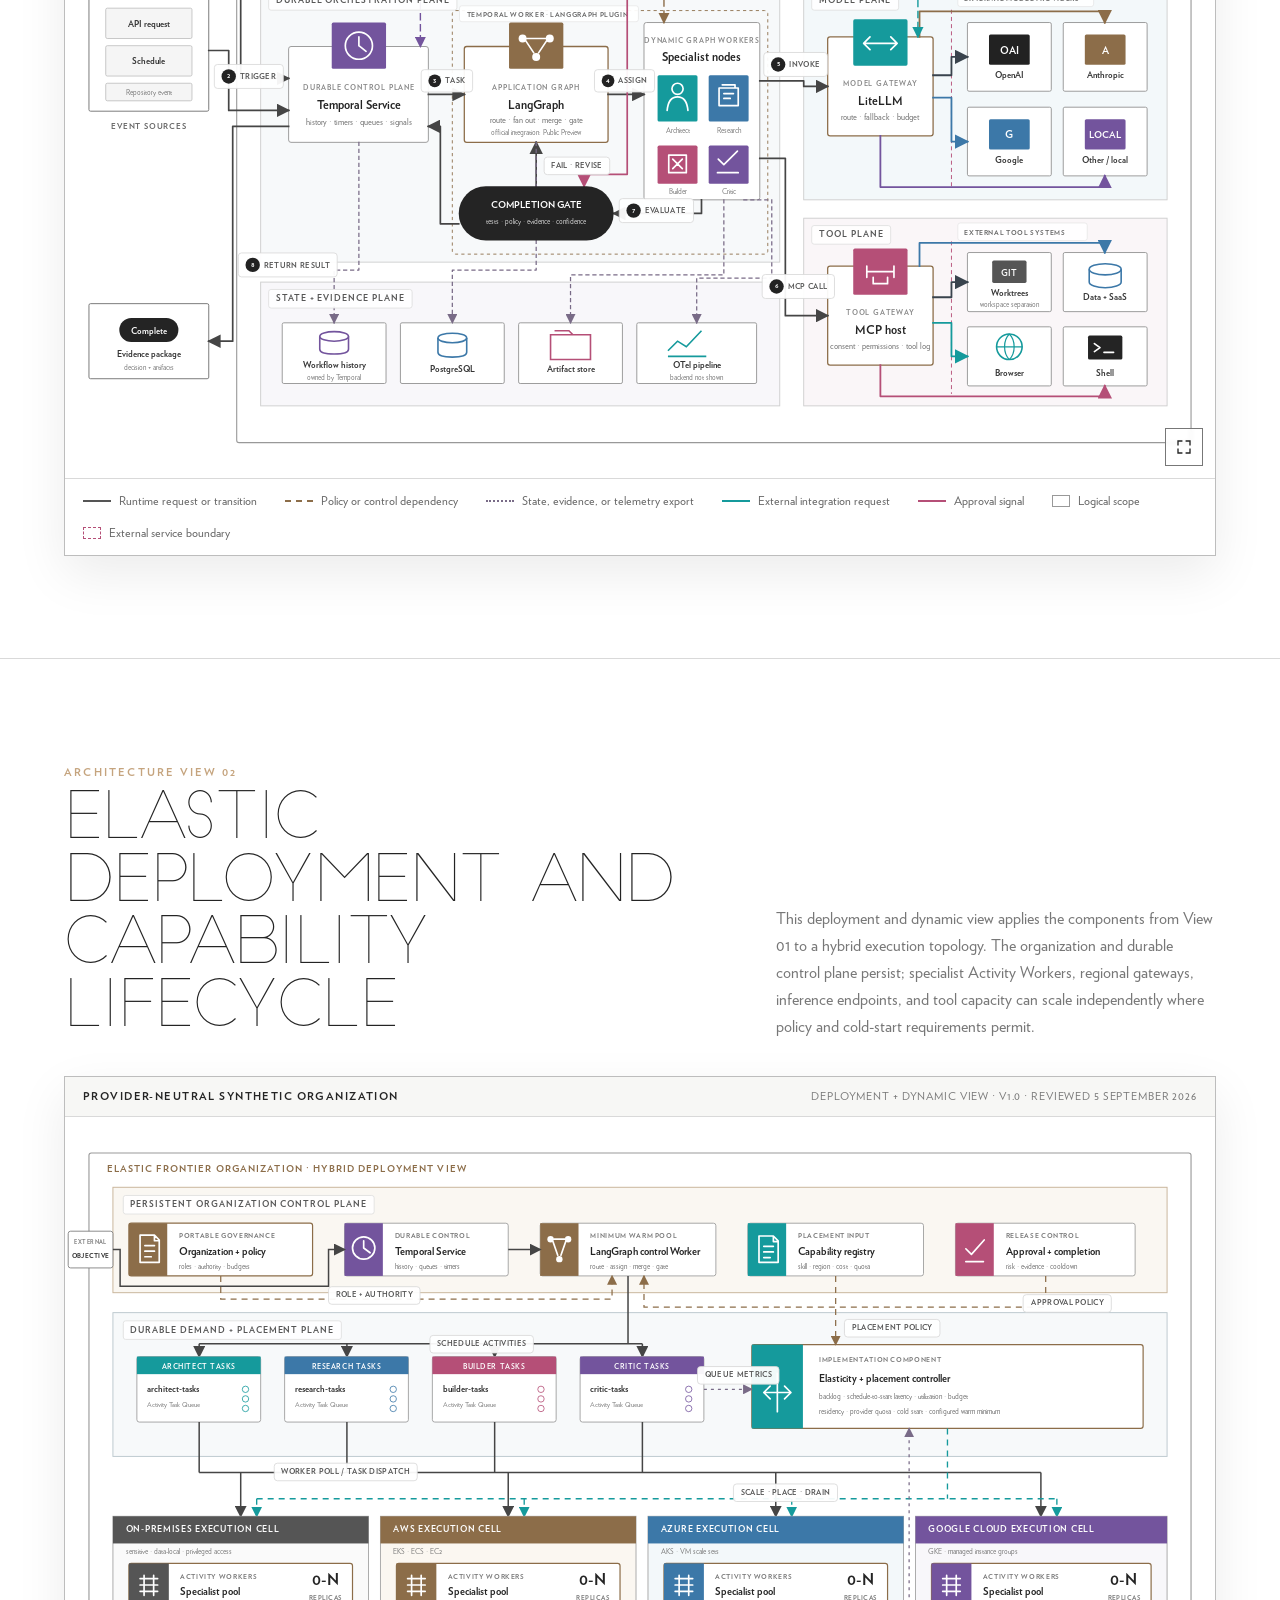
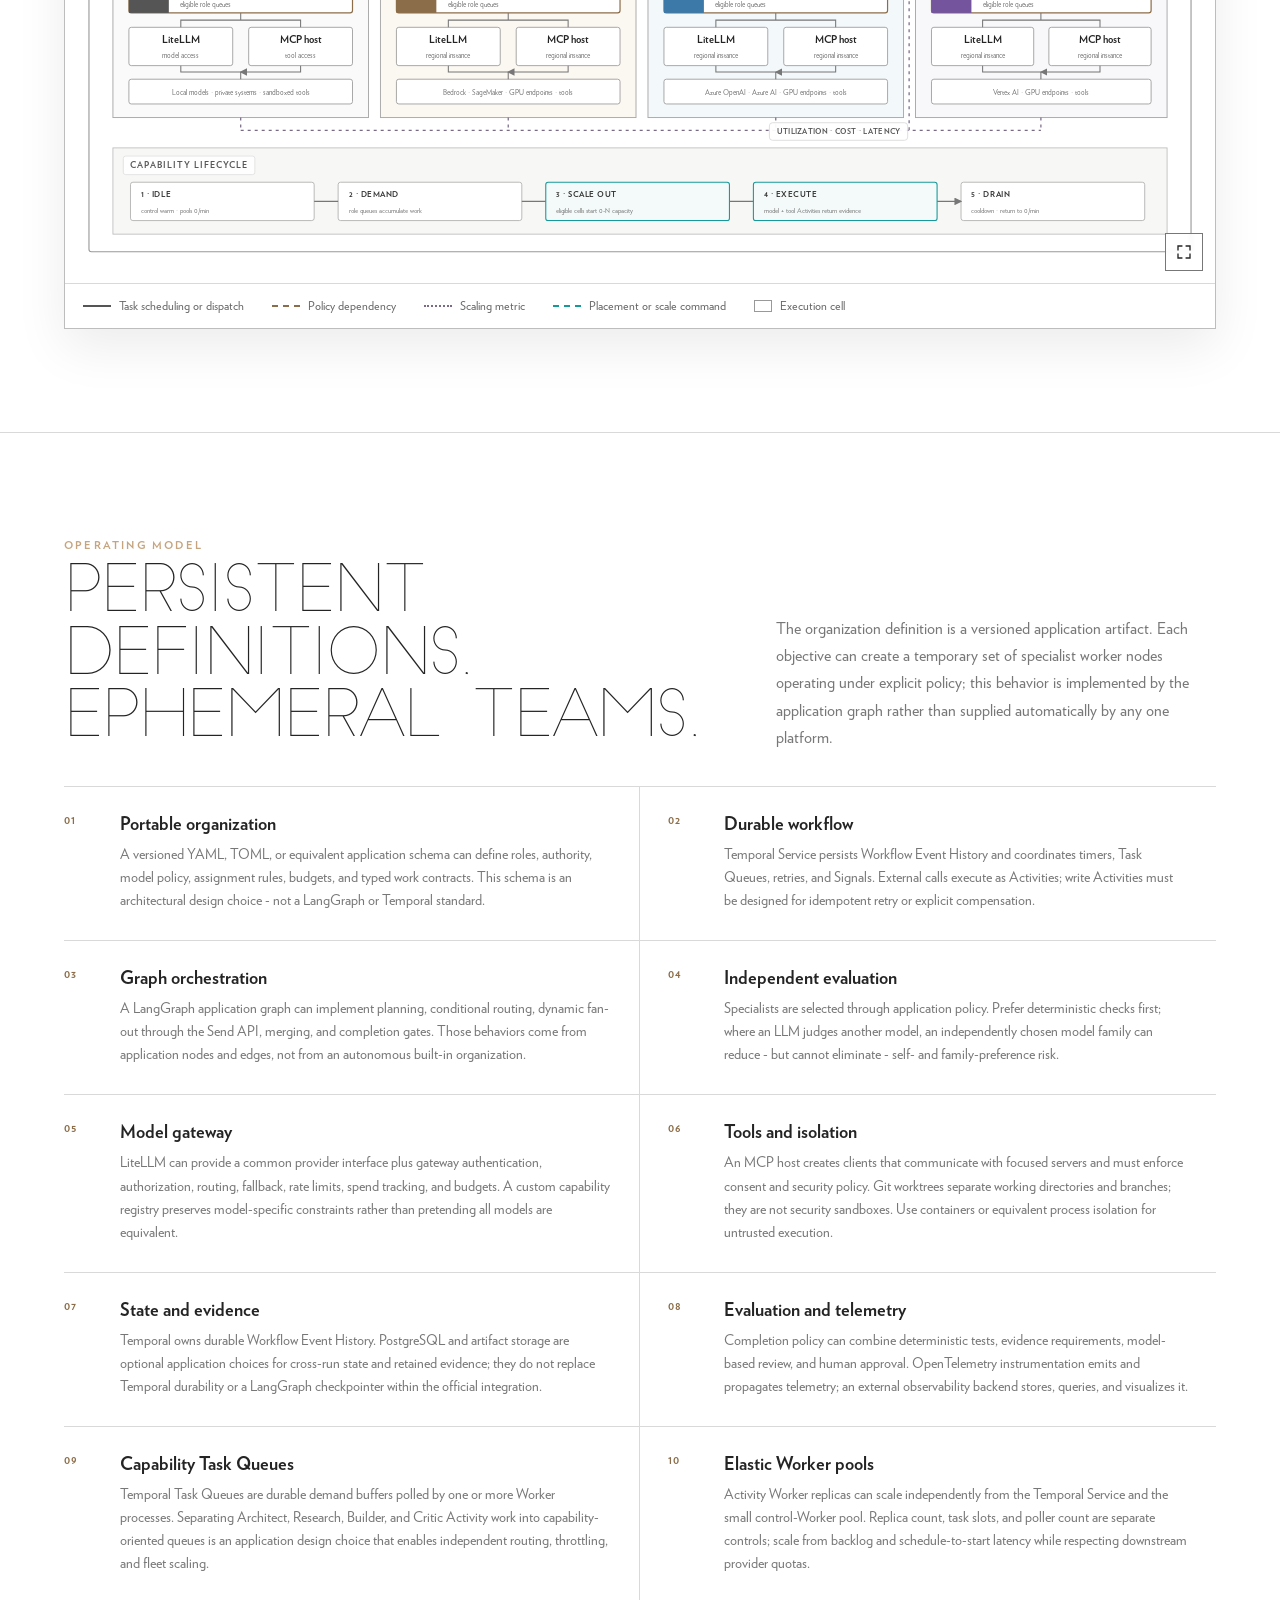
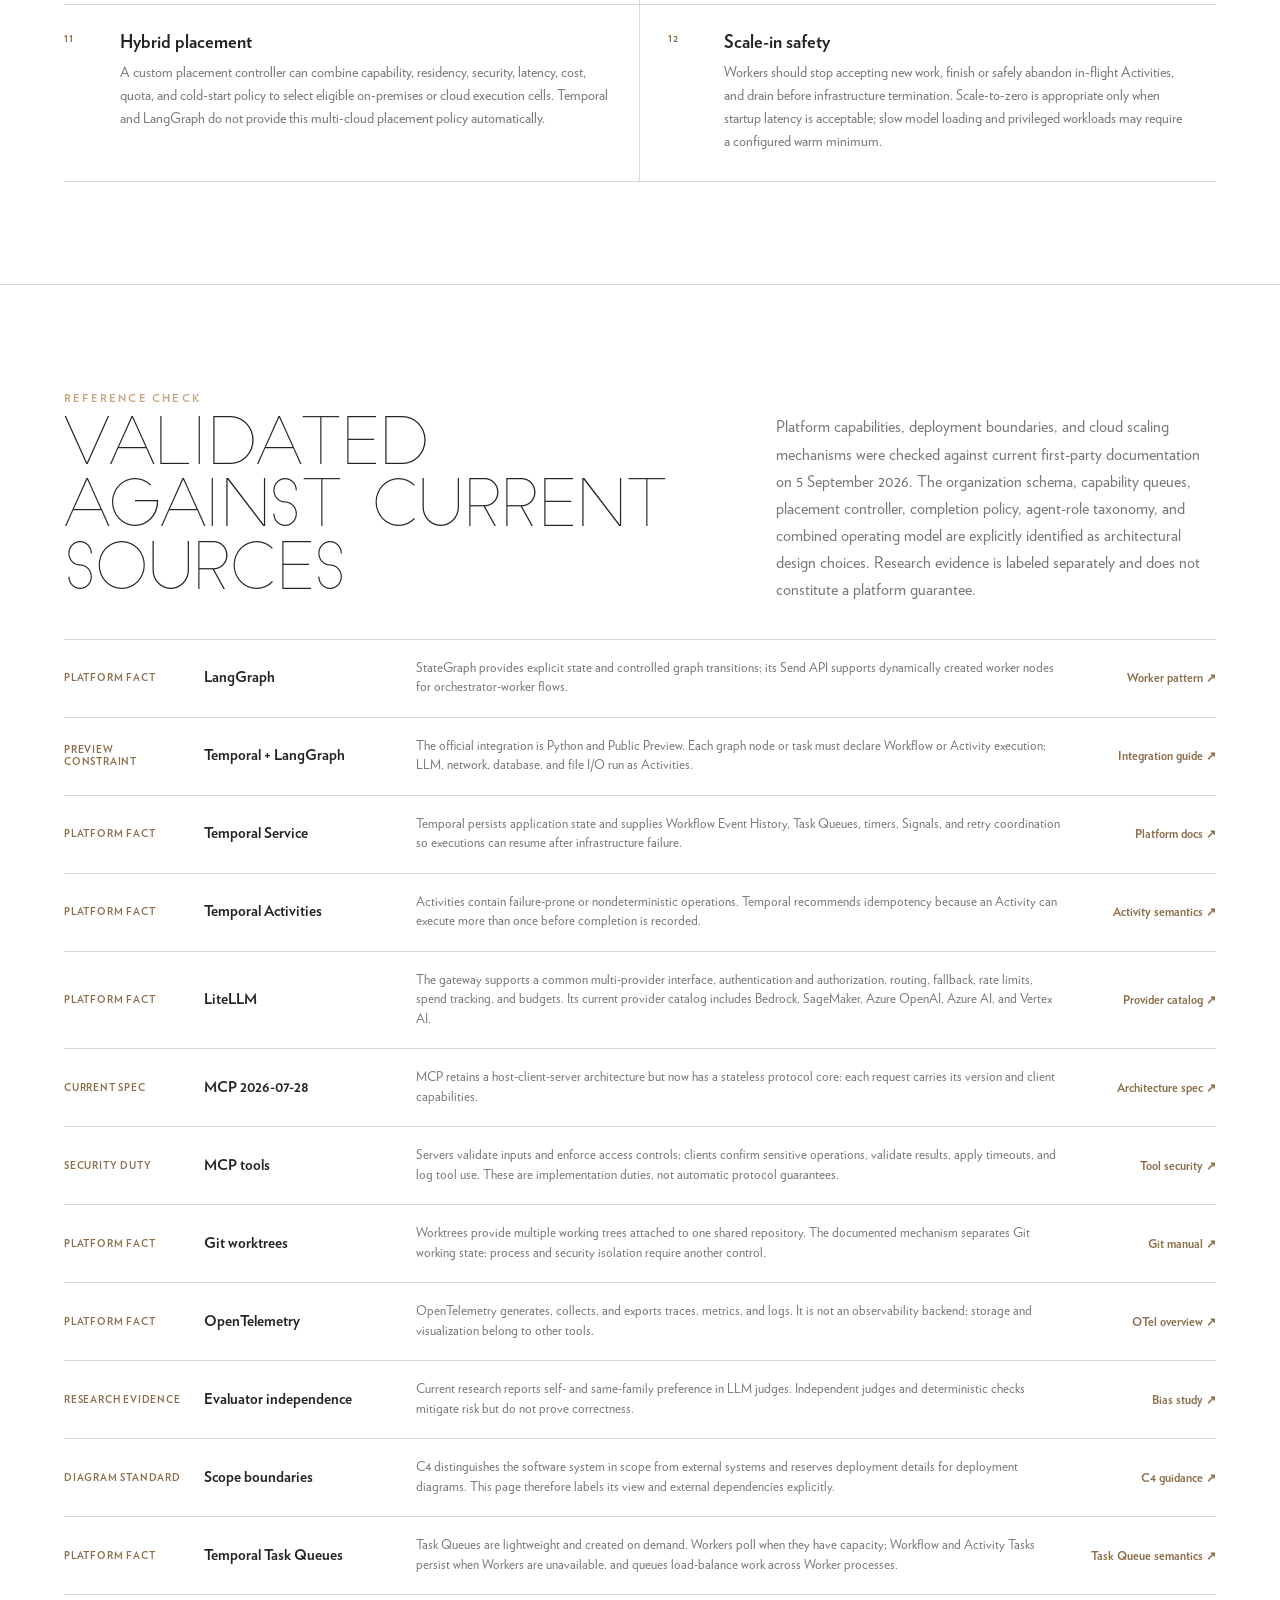
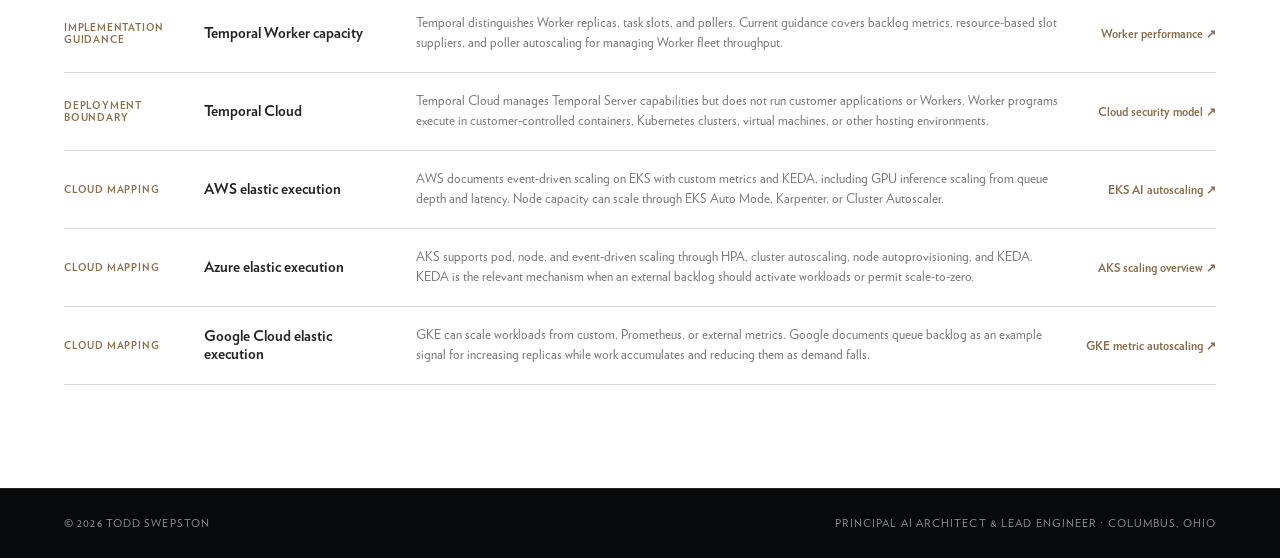
==== commit 45ecc6a5: "Updated the title" ====
--- a/frontier-organization/index.html
+++ b/frontier-organization/index.html
@@ -827,7 +827,7 @@
     </section>
   </main>
 
-  <footer><span>© <span id="year">2026</span> Todd Swepston</span><span>Principal AI platform architecture · Columbus, Ohio</span></footer>
+  <footer><span>© <span id="year">2026</span> Todd Swepston</span><span>Principal AI Architect & Lead Engineer · Columbus, Ohio</span></footer>
   <a class="back-to-top" href="#top"><span aria-hidden="true">↑</span> Back to top</a>
 
   <div class="diagram-viewer" id="diagram-viewer" hidden>
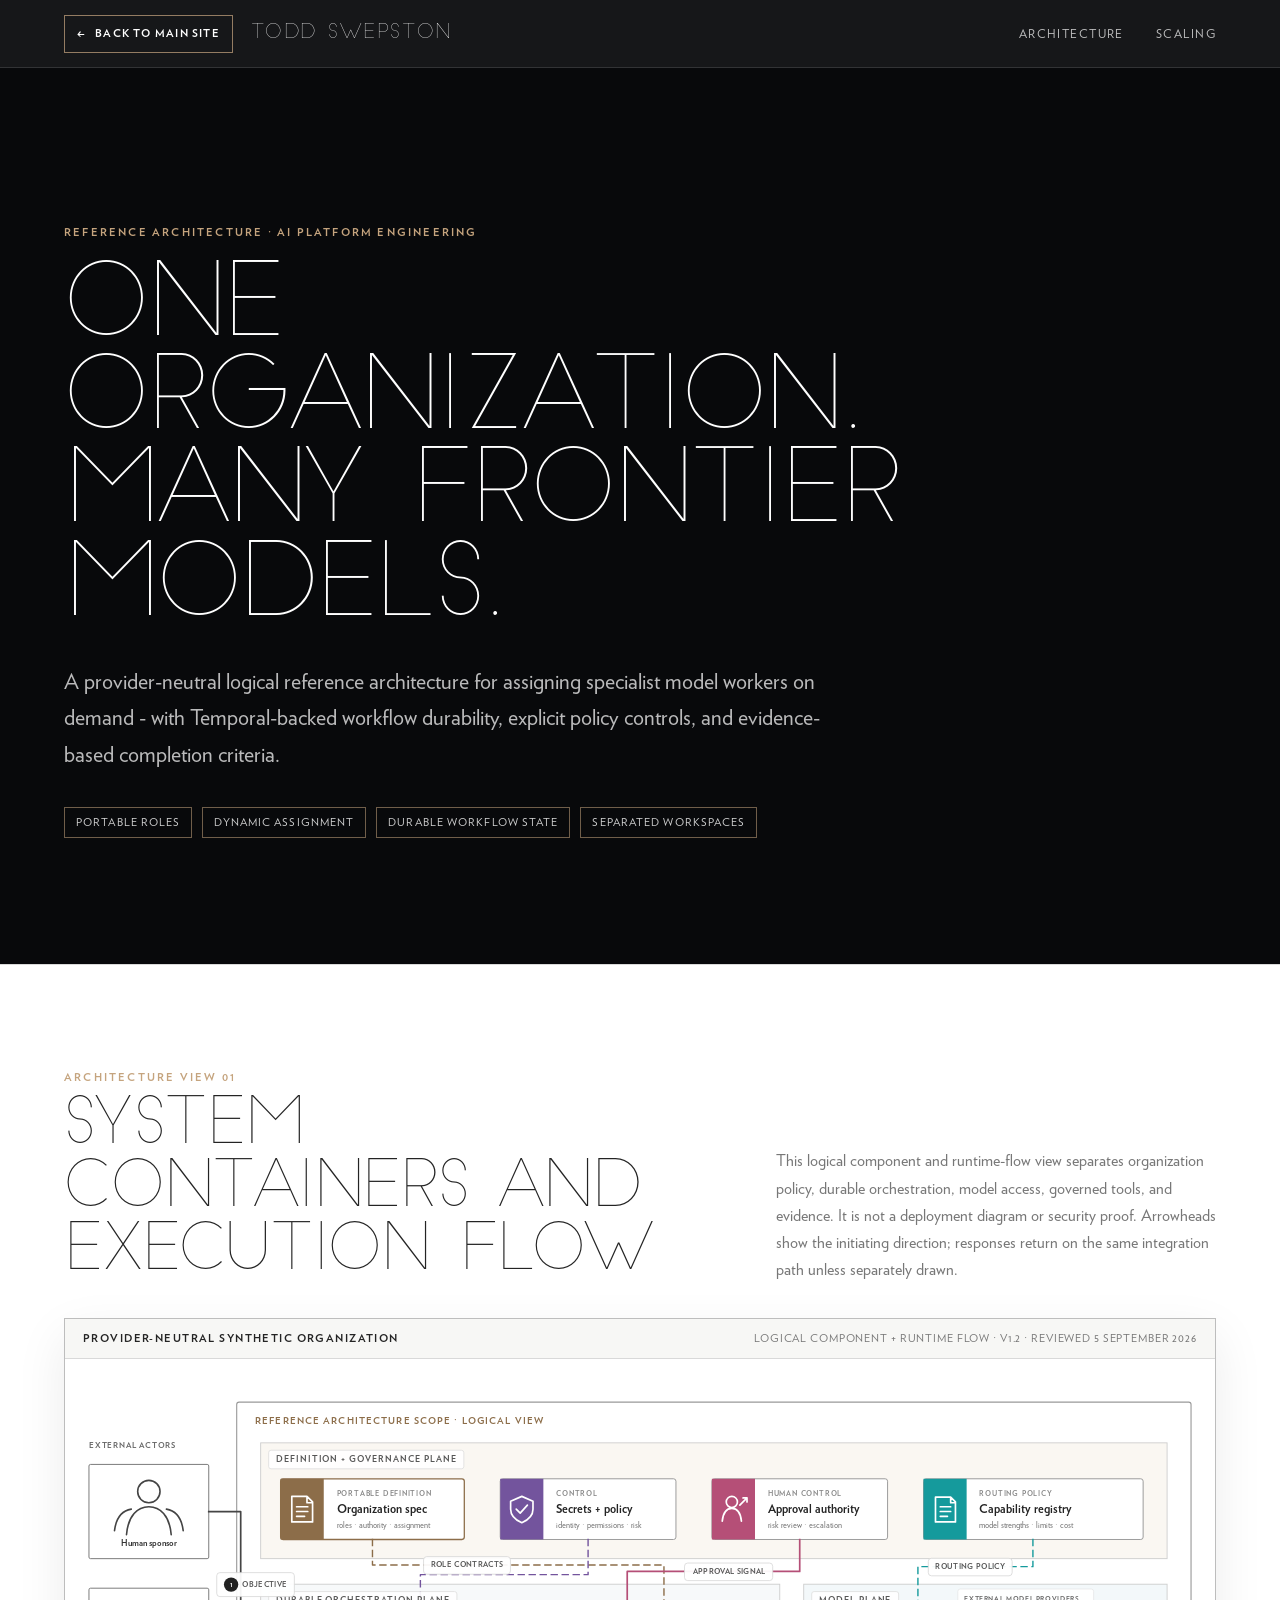
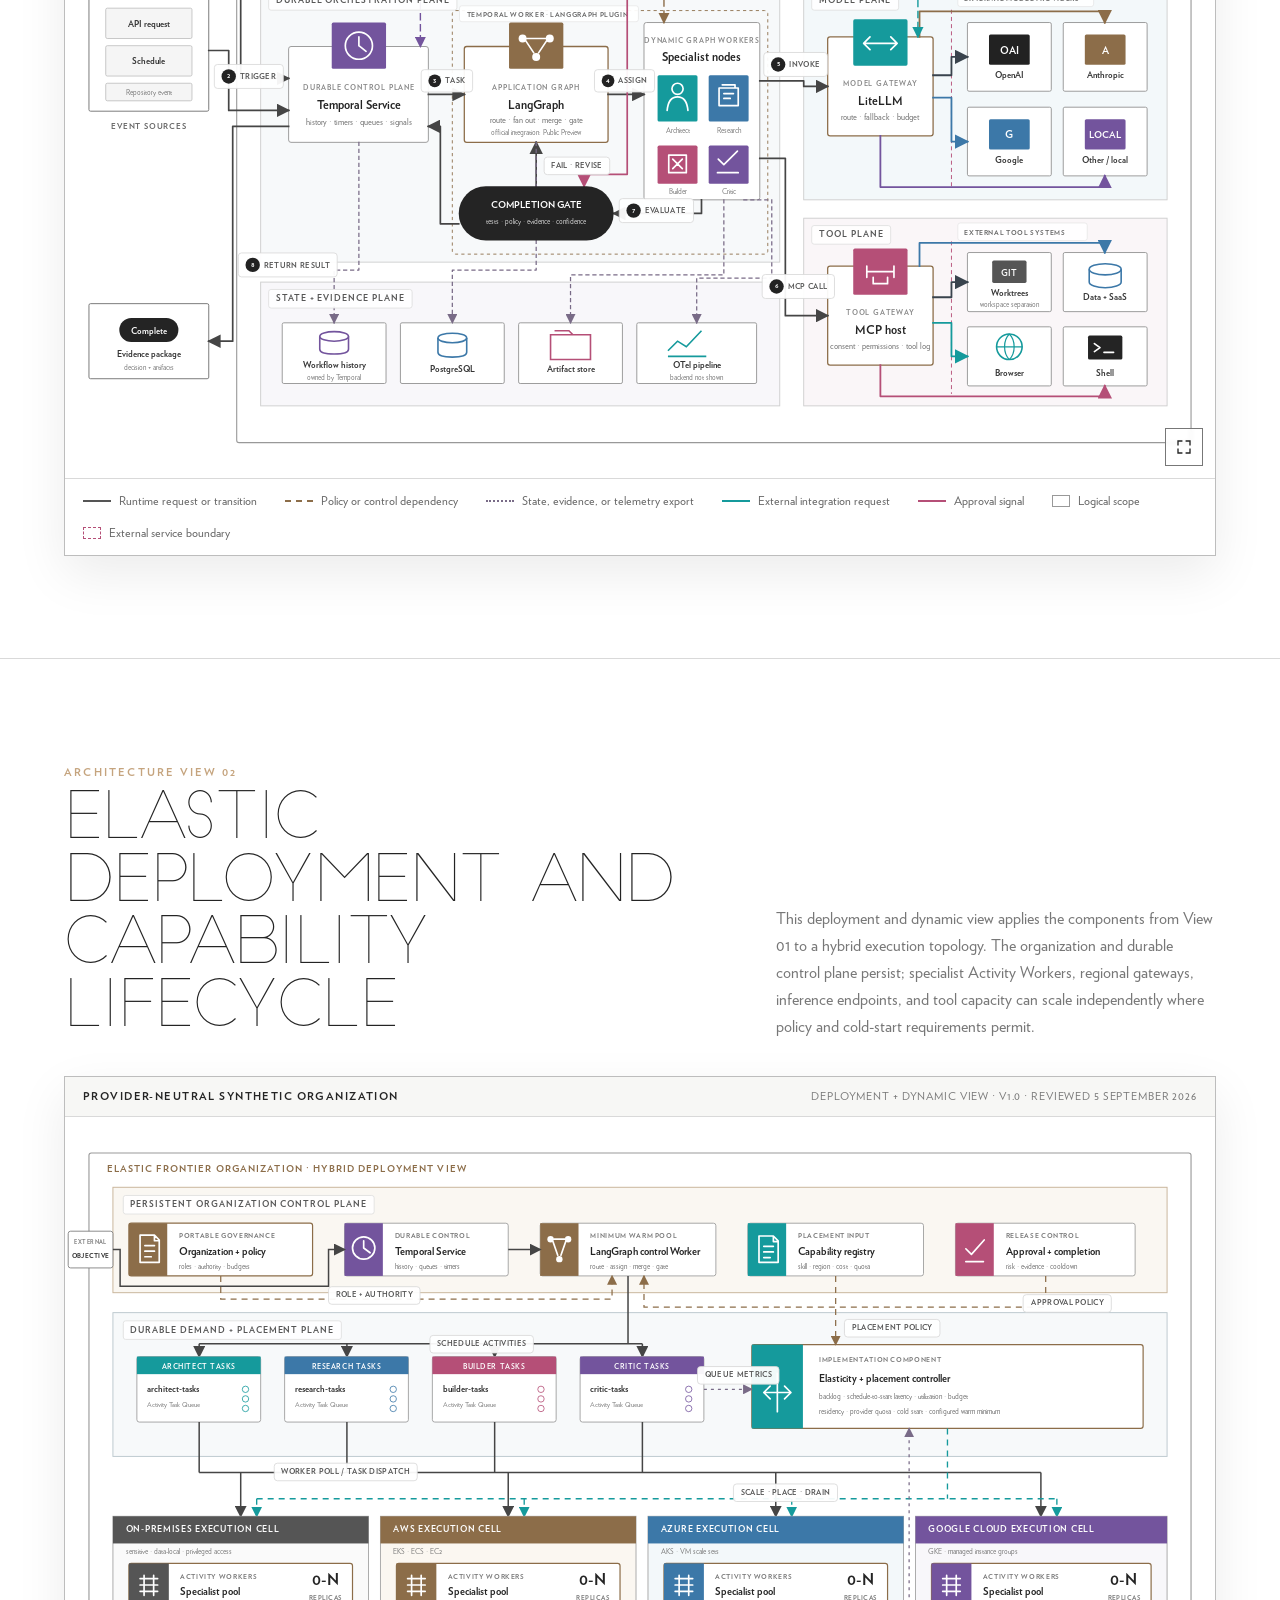
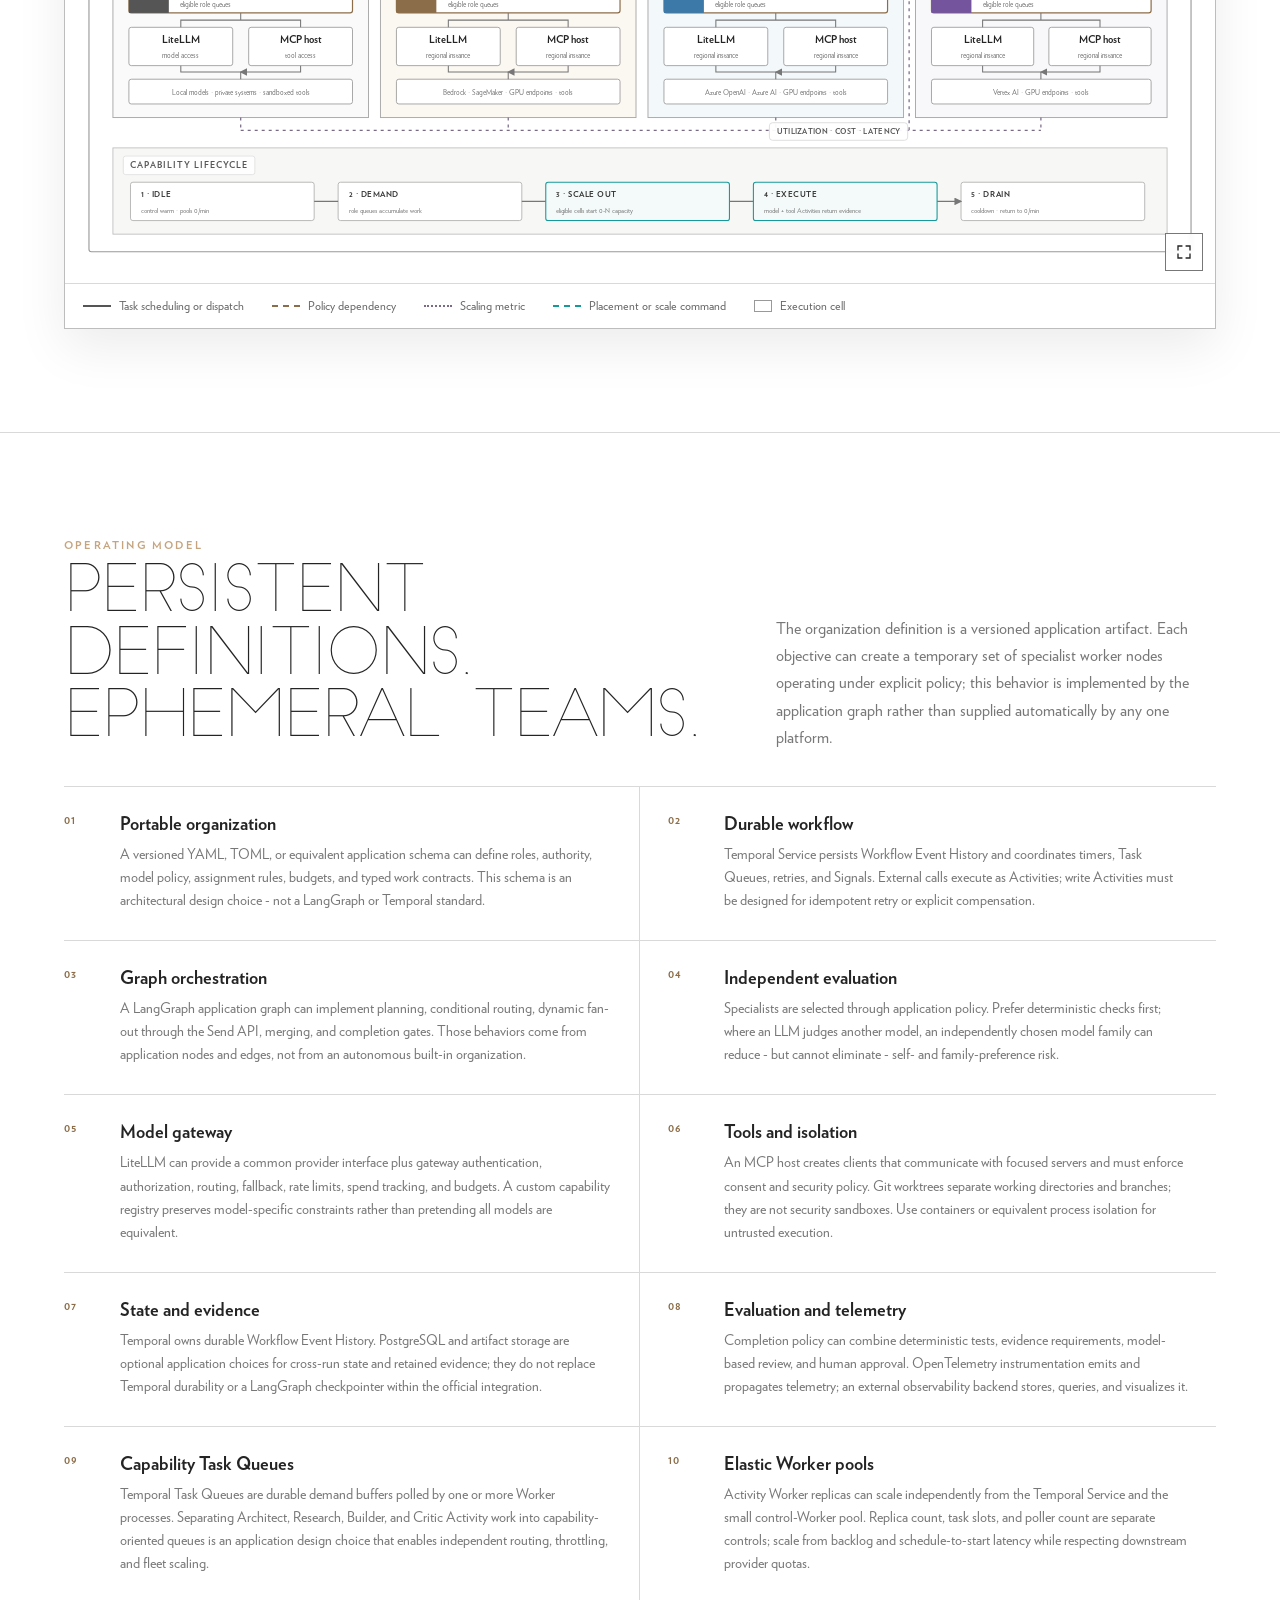
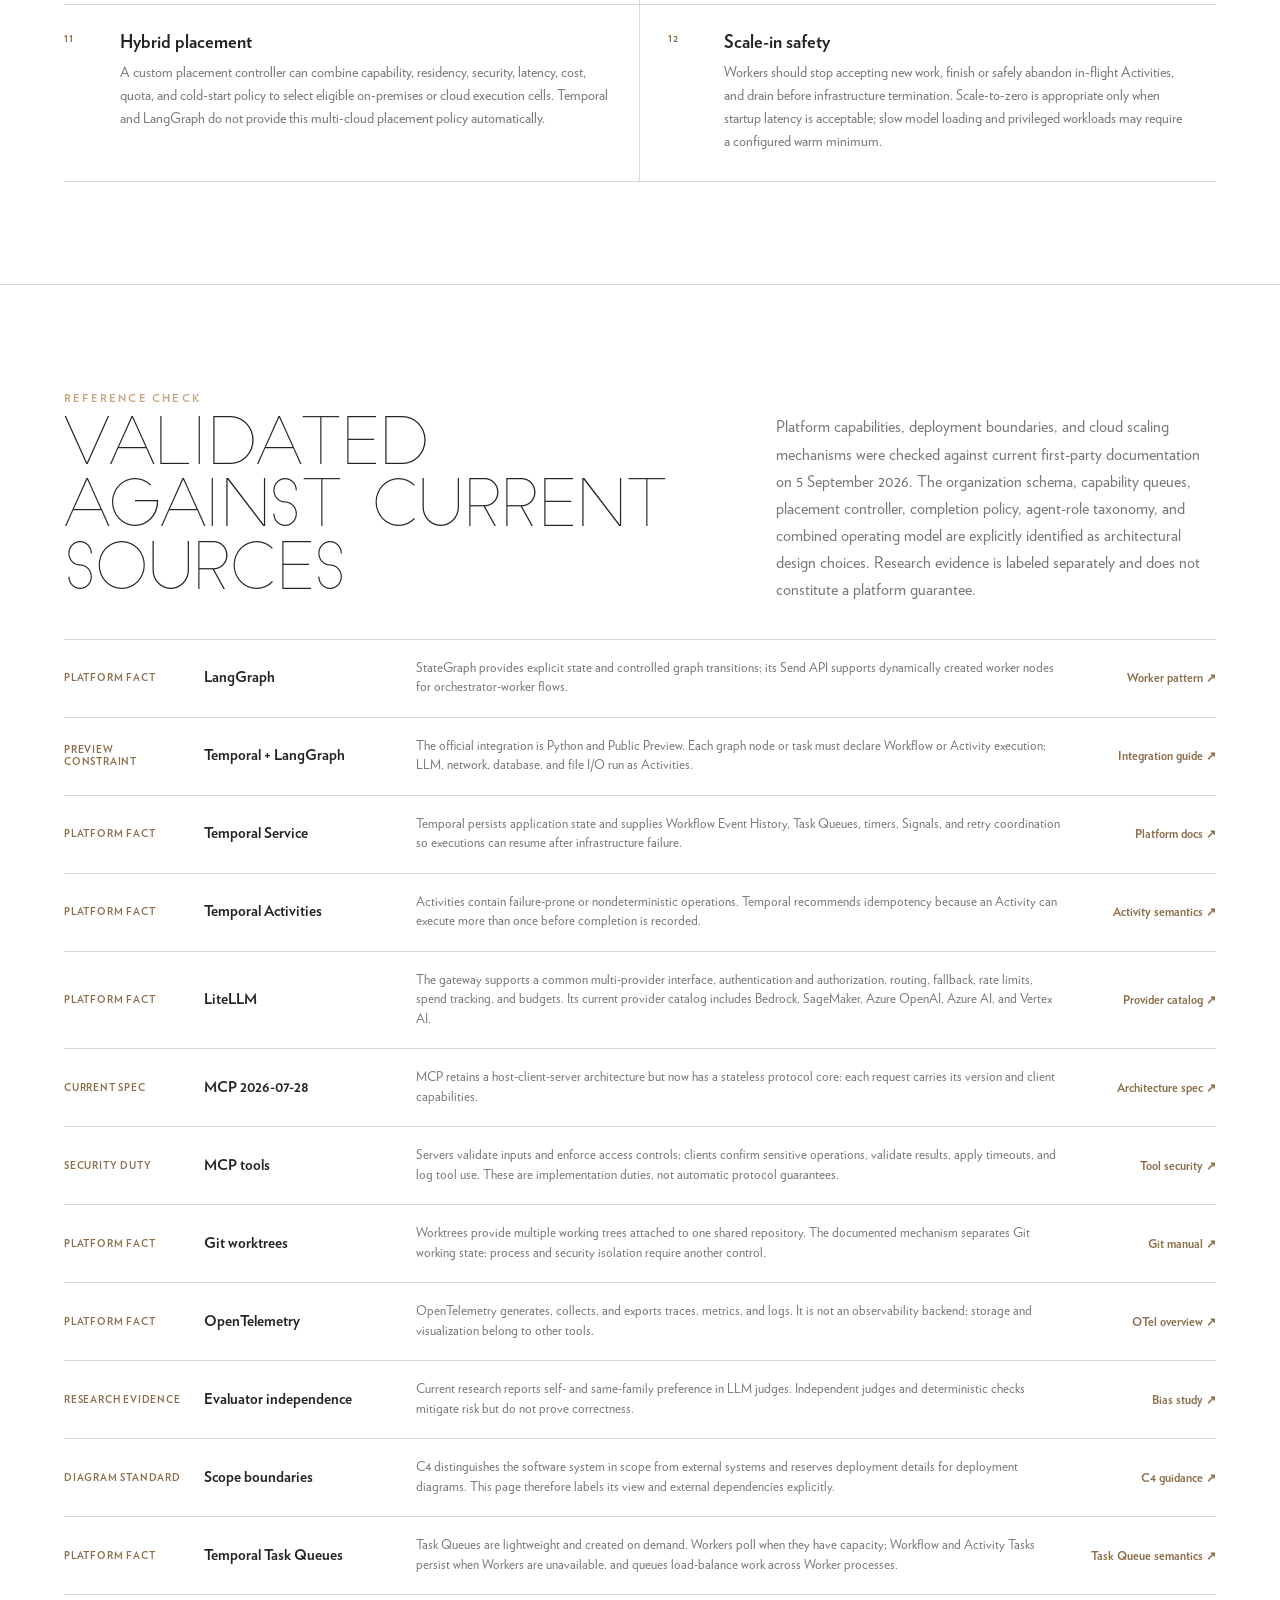
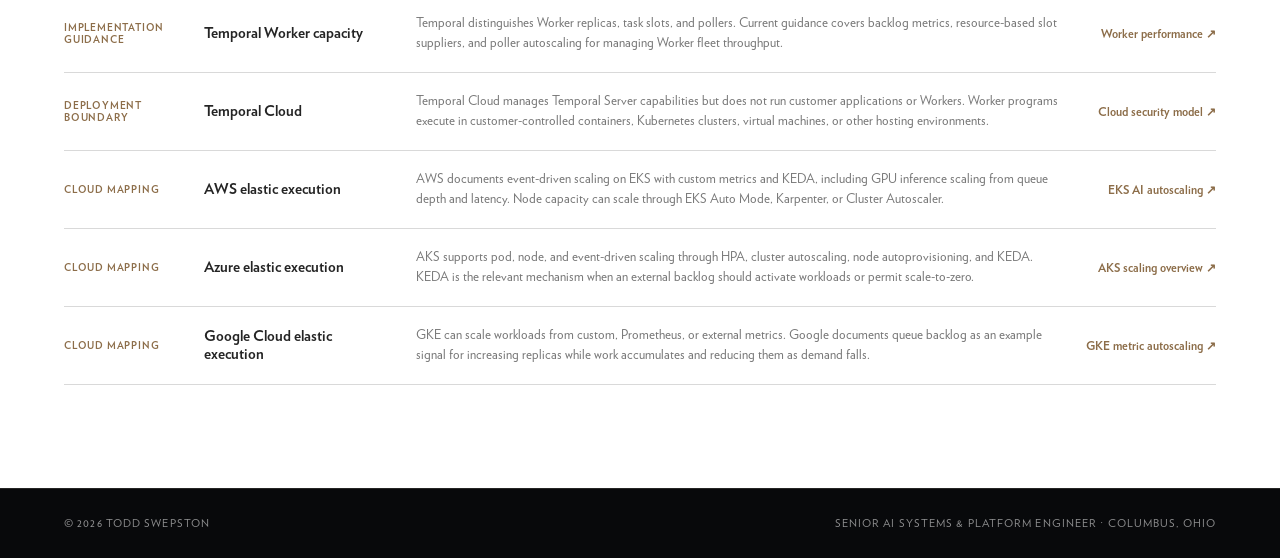
==== commit b18e7140: "Updated Title" ====
--- a/frontier-organization/index.html
+++ b/frontier-organization/index.html
@@ -827,7 +827,7 @@
     </section>
   </main>
 
-  <footer><span>© <span id="year">2026</span> Todd Swepston</span><span>Principal AI Architect & Lead Engineer · Columbus, Ohio</span></footer>
+  <footer><span>© <span id="year">2026</span> Todd Swepston</span><span>Senior AI Systems & Platform Engineer · Columbus, Ohio</span></footer>
   <a class="back-to-top" href="#top"><span aria-hidden="true">↑</span> Back to top</a>
 
   <div class="diagram-viewer" id="diagram-viewer" hidden>
